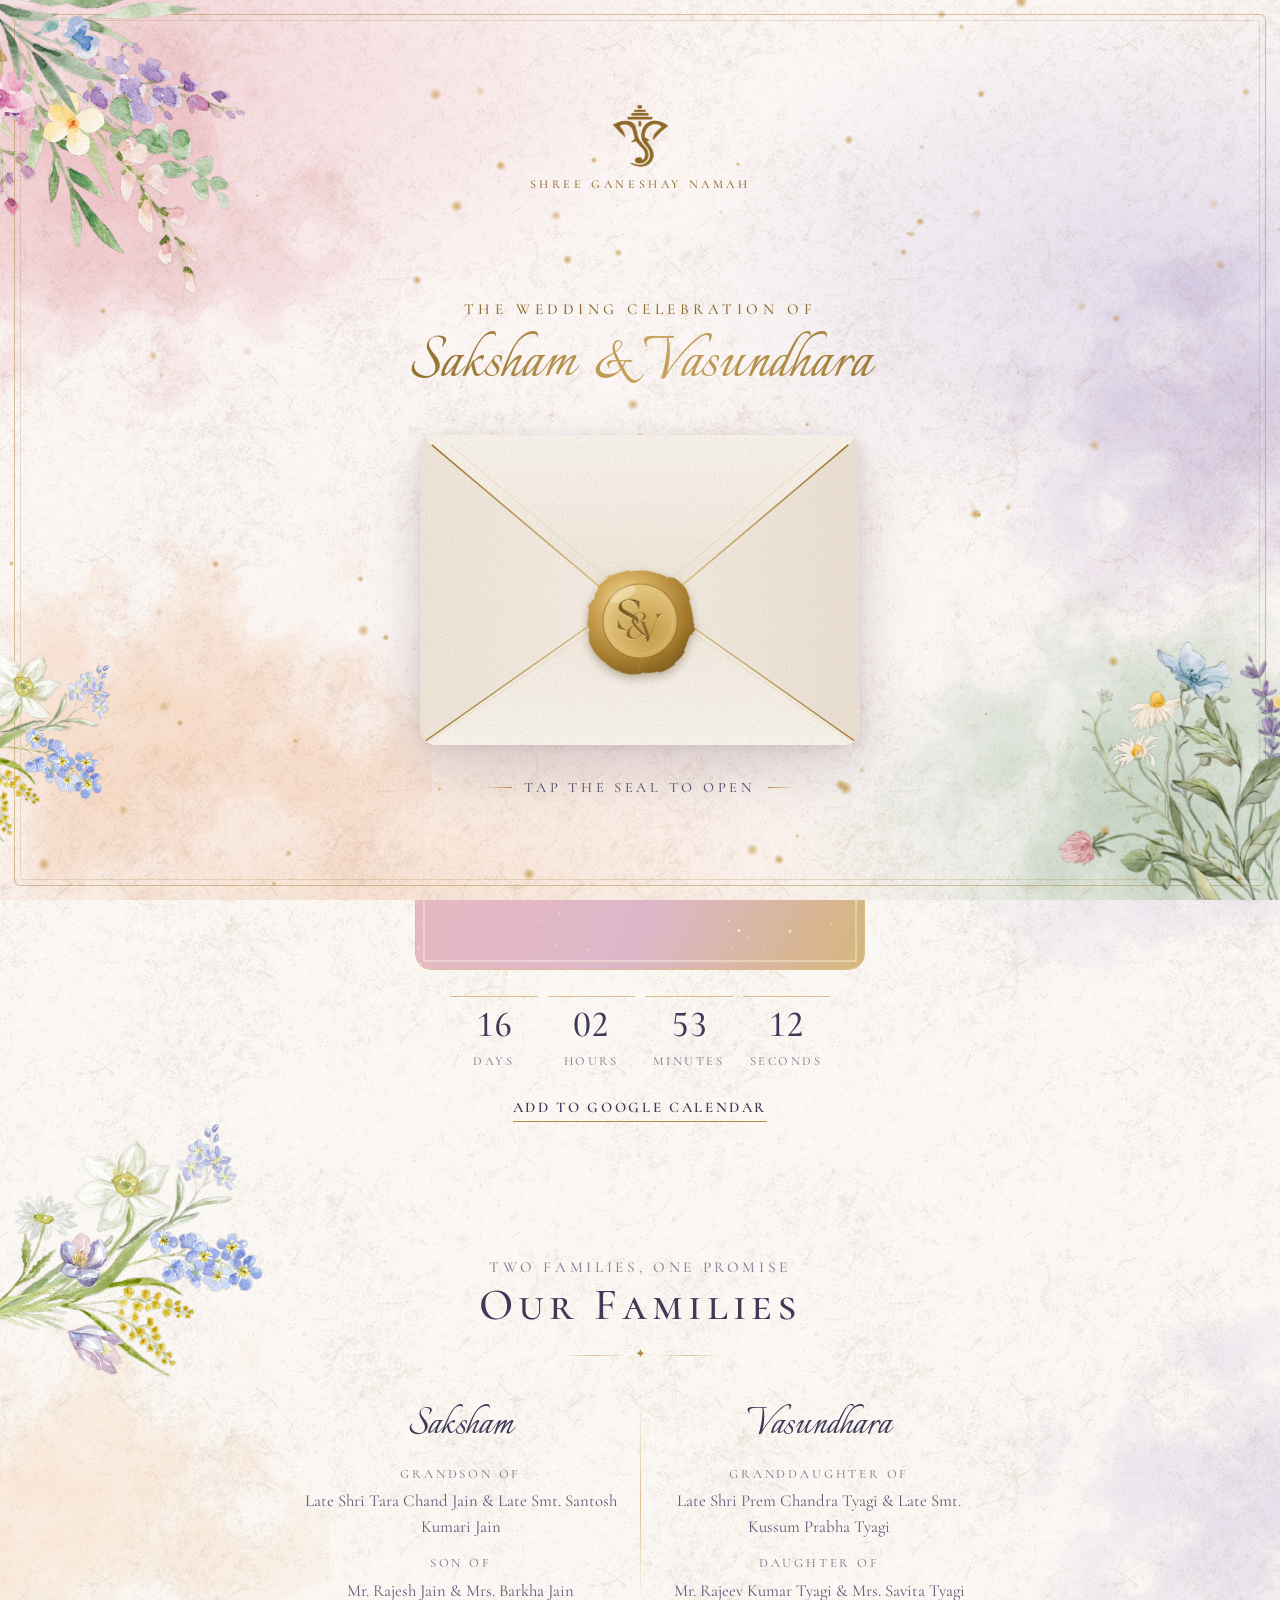
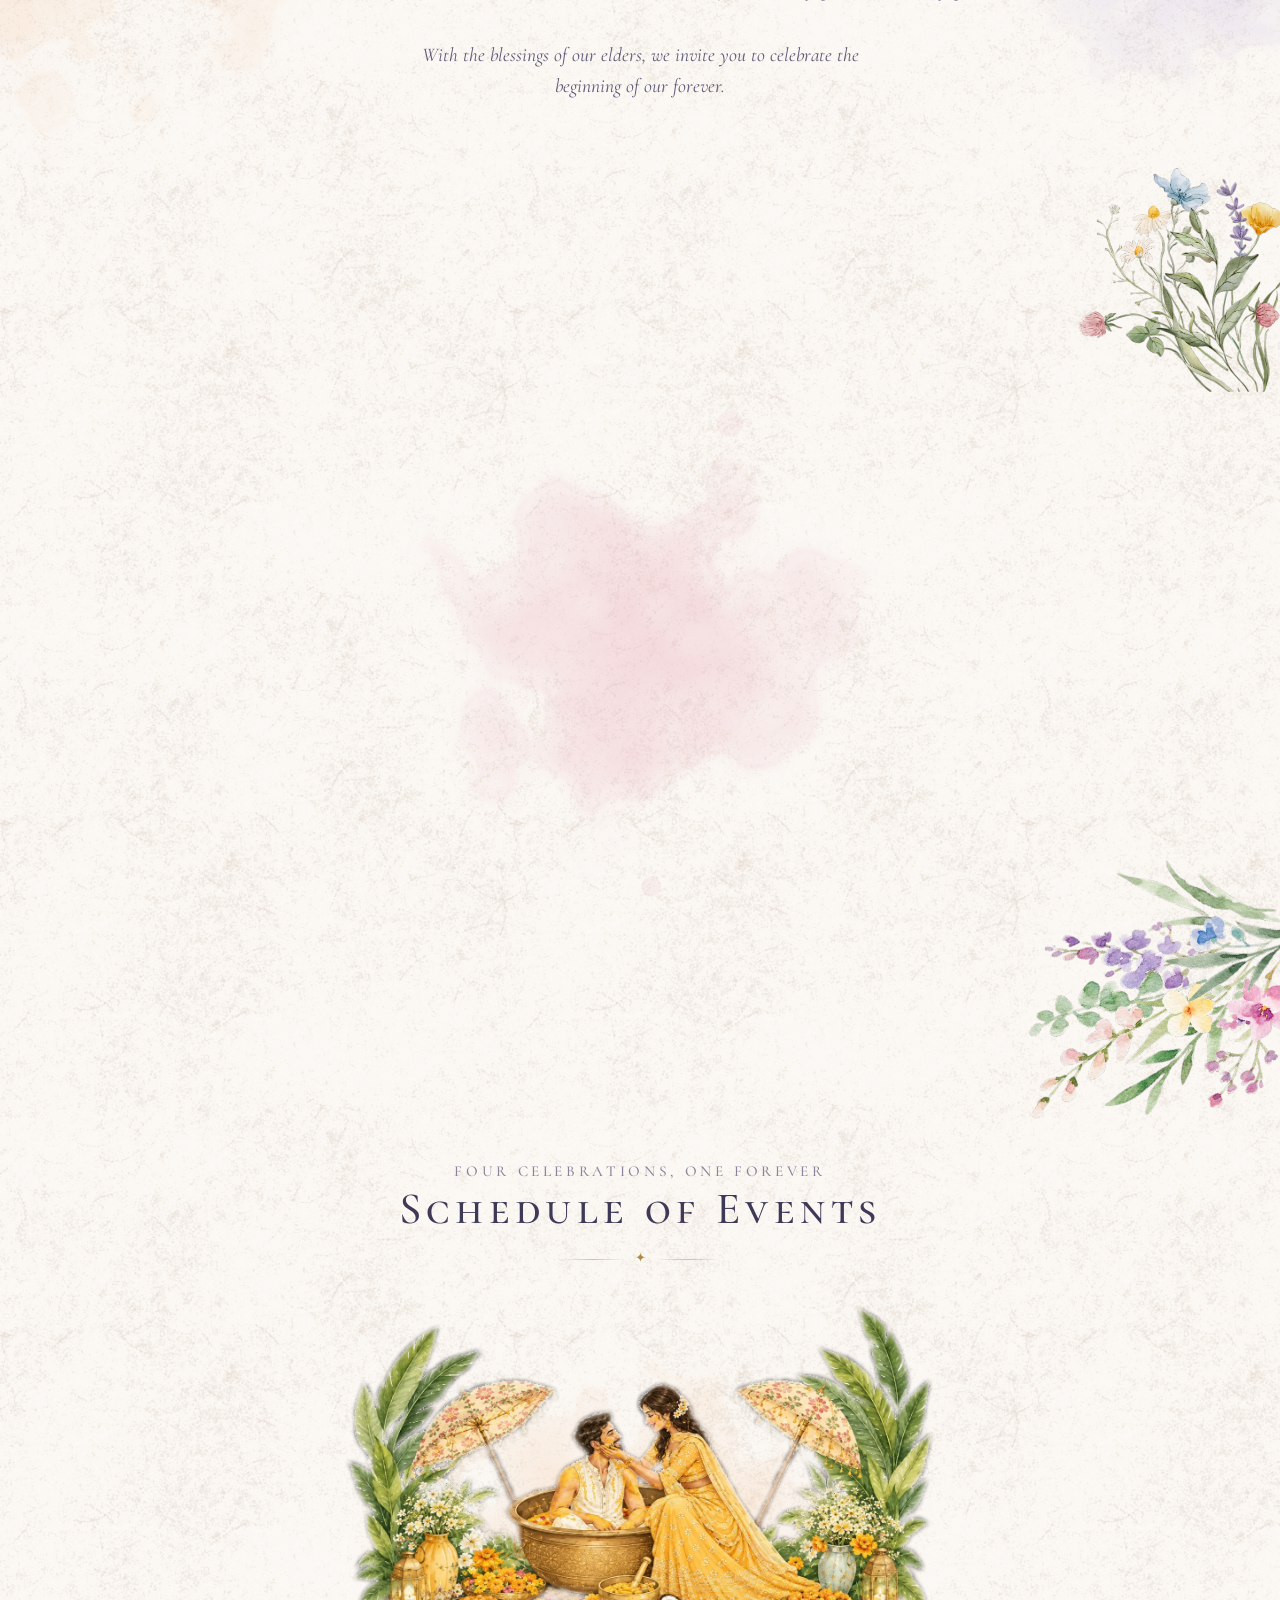
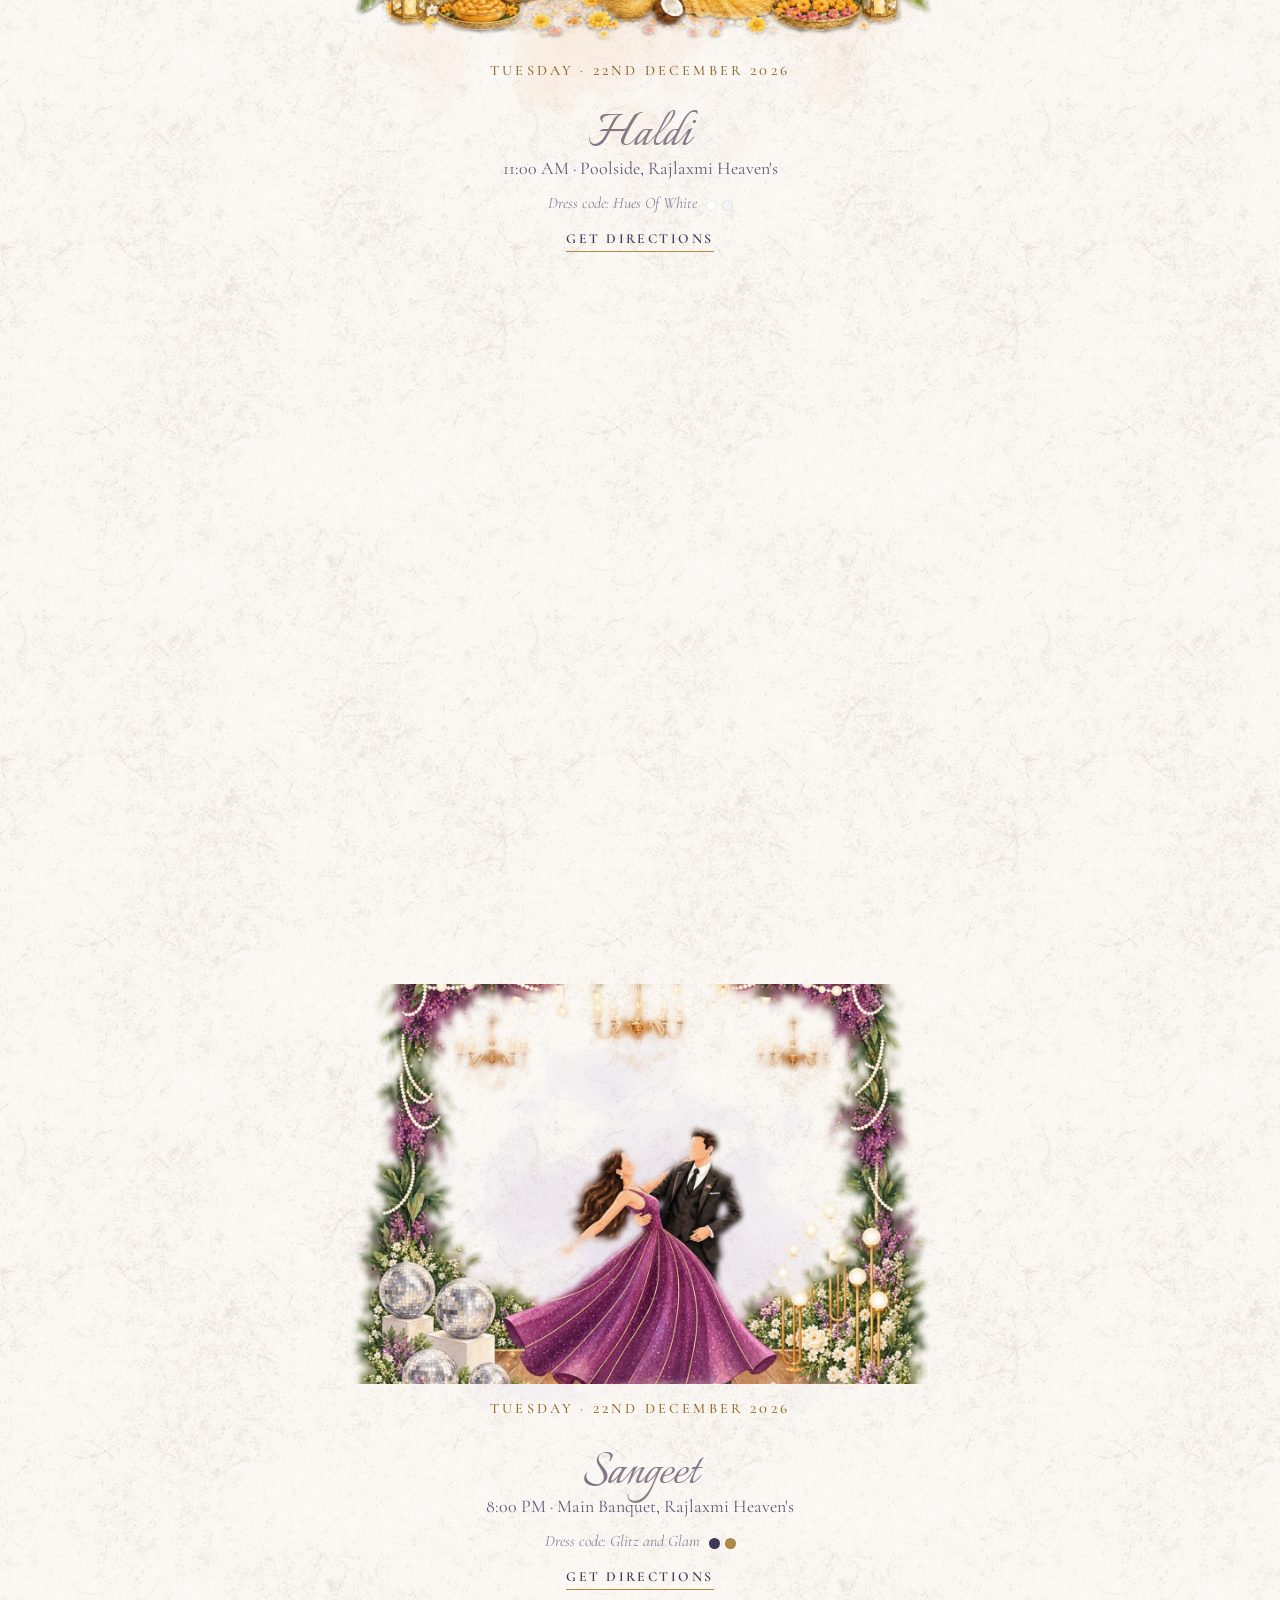
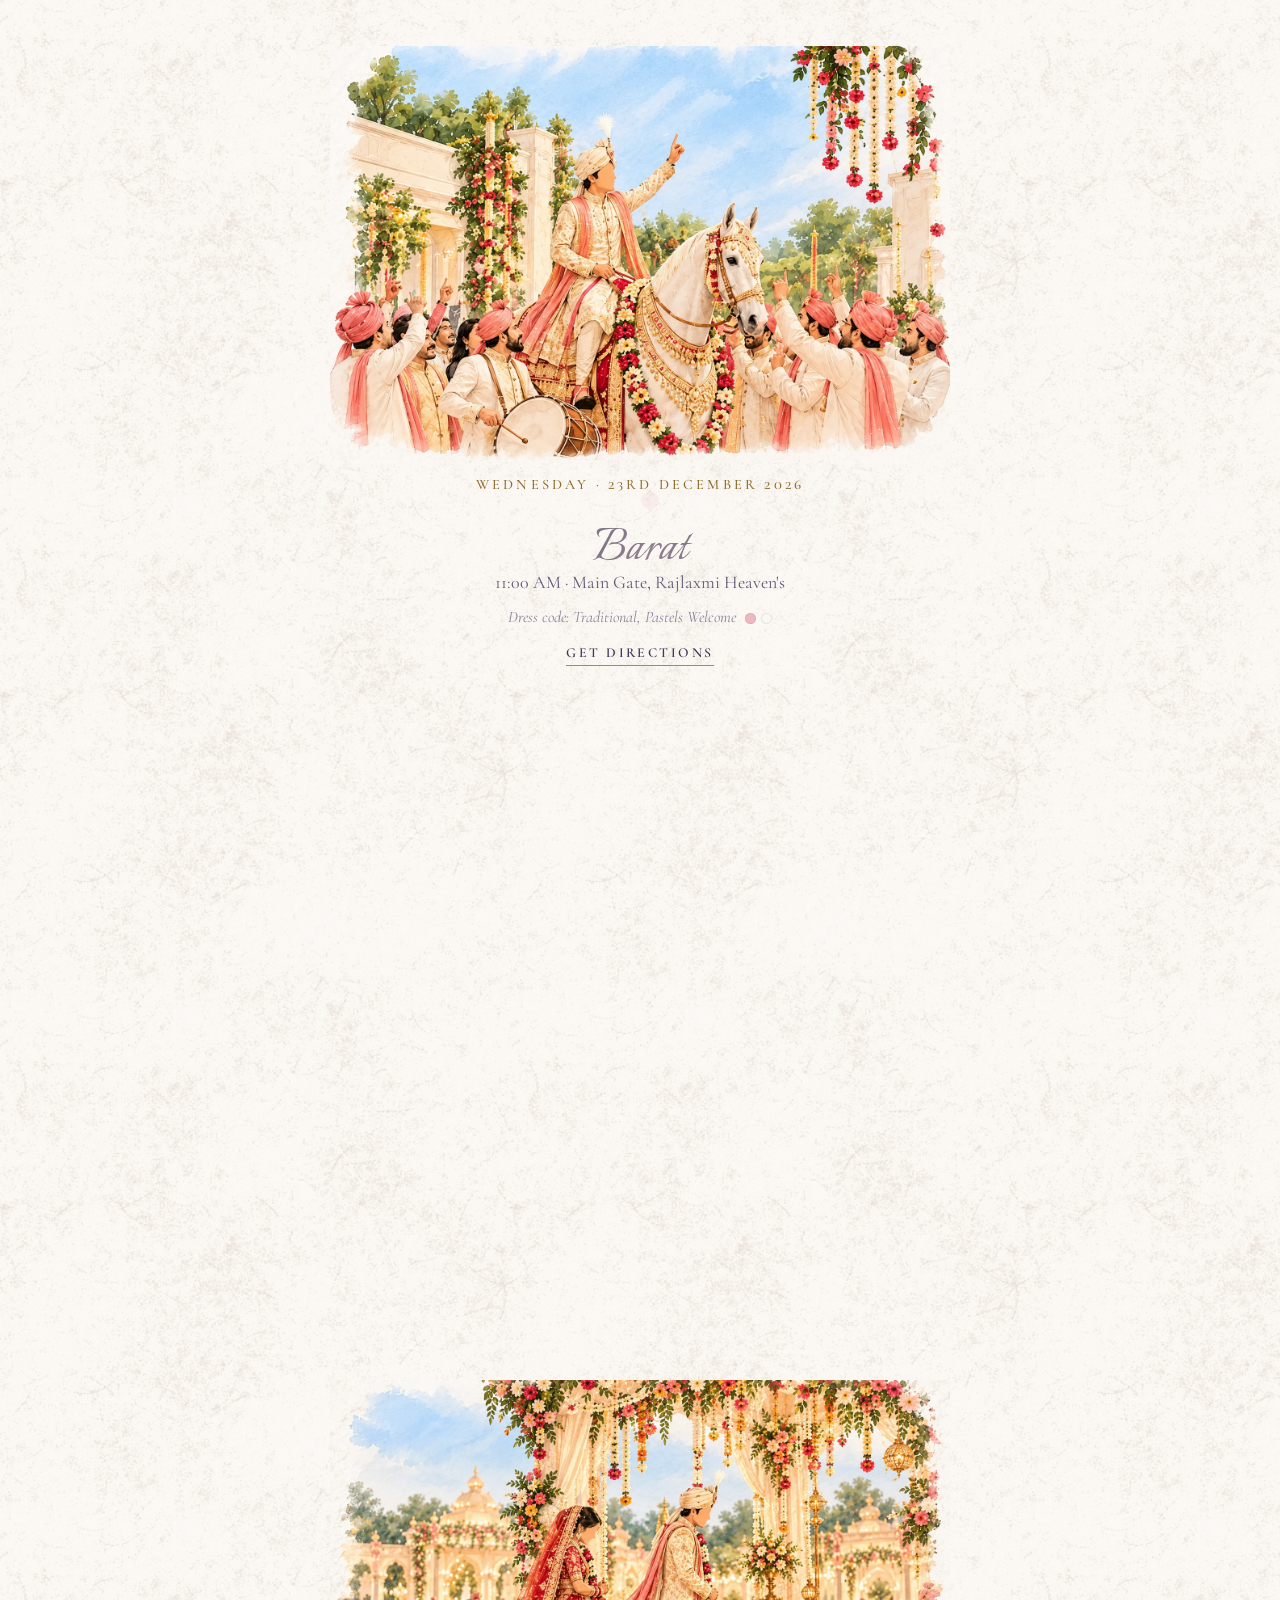
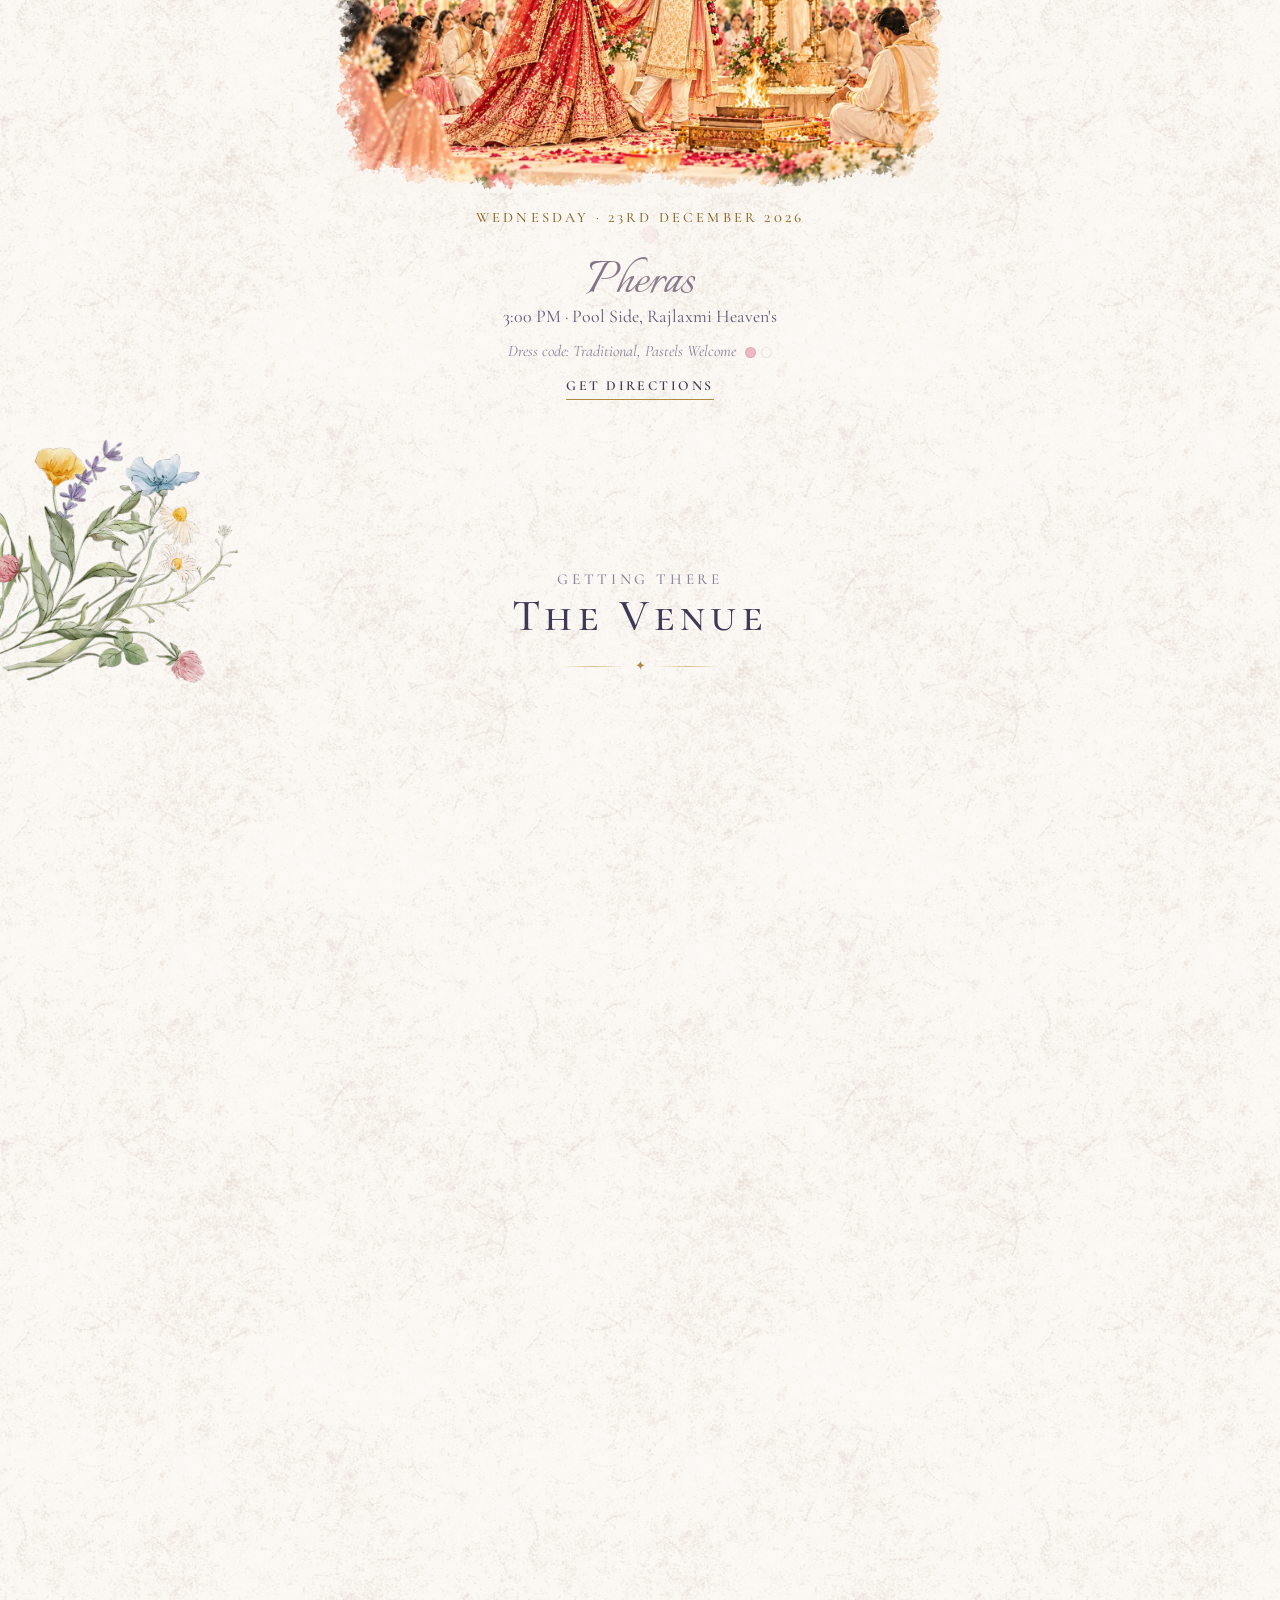
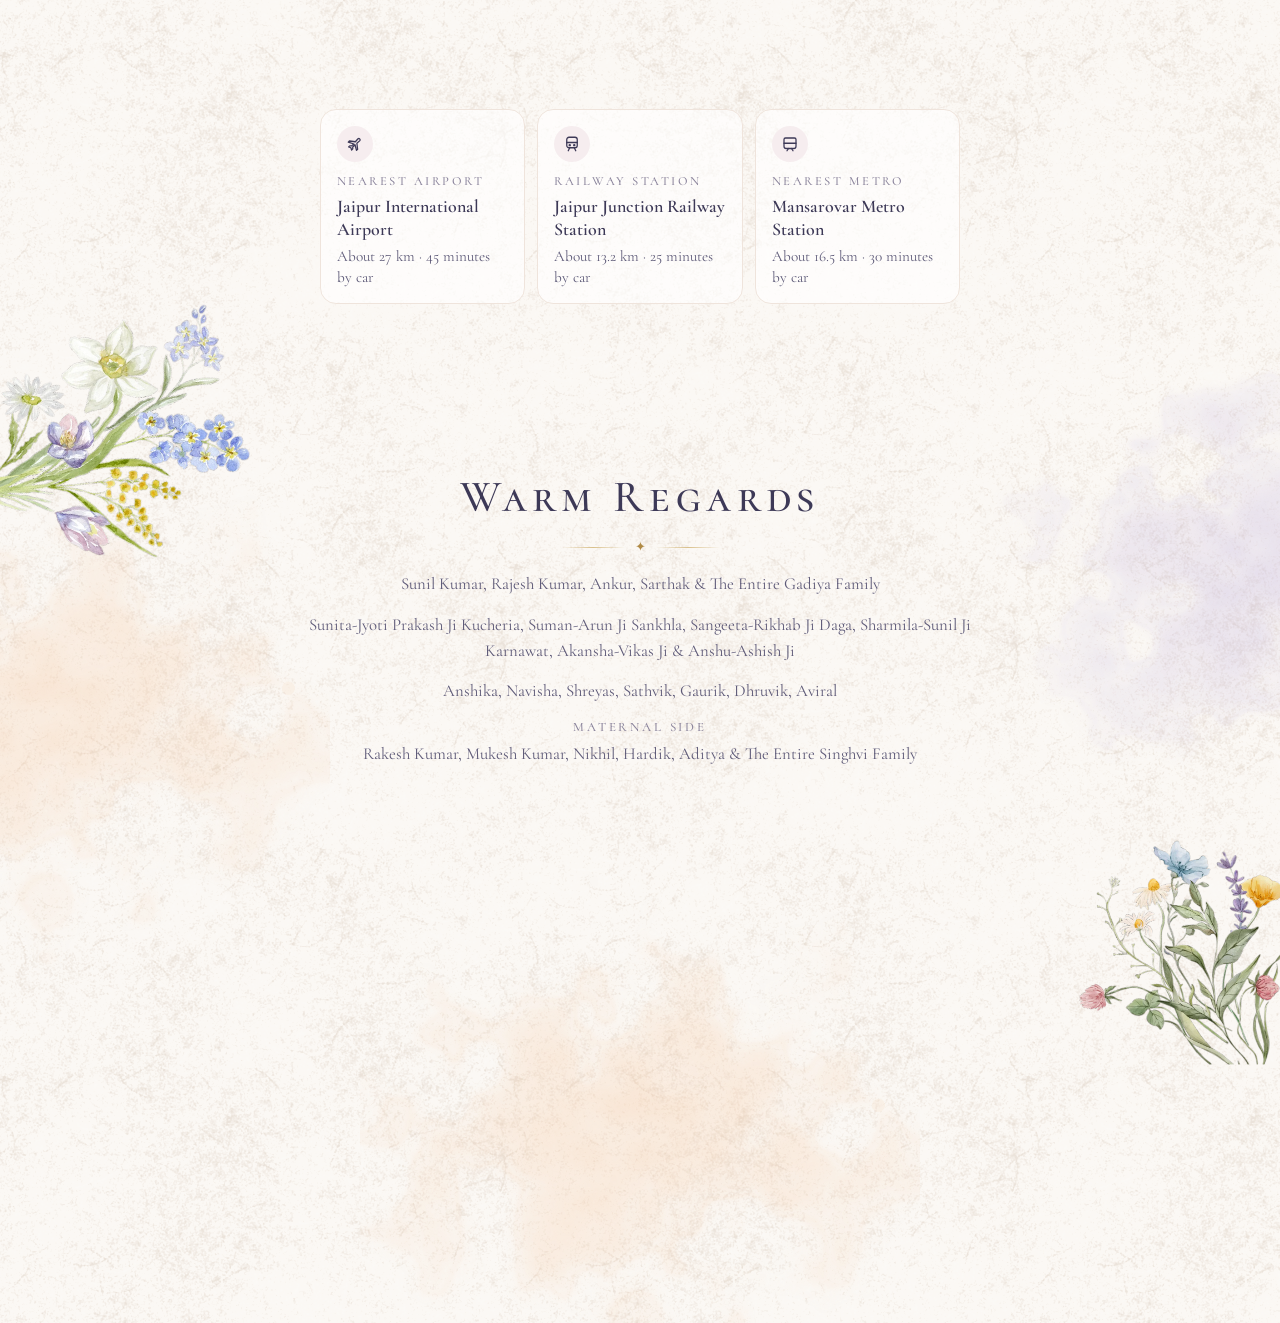
==== invite/index.html @ b7bb0df9 "perf: convert barat PNG to WebP (3.0 MB → 342 KB, −89%)" ====
<!doctype html>
<html lang="en">
<head>
<meta charset="utf-8">
<meta name="viewport" content="width=device-width,initial-scale=1,viewport-fit=cover">
<meta name="description" content="Saksham & Vasundhara are getting married. Join us at Rajlaxmi Heaven's, Jaipur, 22 to 23 December 2026.">
<meta property="og:title" content="Saksham & Vasundhara · You're invited">
<meta property="og:description" content="Join us for our wedding celebrations at Rajlaxmi Heaven's, Jaipur, 22 to 23 December 2026. #SakshuKiVasu">
<meta property="og:type" content="website">
<meta name="theme-color" content="#FBF8F4">
<style>:root{color-scheme:light;padding-top:env(safe-area-inset-top,0px);padding-bottom:env(safe-area-inset-bottom,0px)}body{margin:0;padding:0}img{max-width:100%}[hidden]{display:none!important}</style>
<title>Saksham &amp; Vasundhara Wedding</title>
<link rel="icon" href="../img/monogram.png" type="image/x-icon">
<link rel="preconnect" href="https://fonts.googleapis.com">
<link rel="preconnect" href="https://fonts.gstatic.com" crossorigin>
<link rel="stylesheet" href="https://fonts.googleapis.com/css2?family=Cormorant+Garamond:ital,wght@0,400;0,500;0,600;1,400;1,500&family=Cormorant+SC:wght@400;500;600&family=Italianno&display=swap">
<link rel="stylesheet" href="../css/style.css">

</head>
<body>
<!-- ================= Cover ================= -->
<div id="envelope-screen">
  <img class="wash" src="../img/wash-blush.webp" alt="" style="left:-14%;top:-8%">
  <img class="wash" src="../img/wash-lavender.webp" alt="" style="right:-18%;top:18%;animation-delay:-6s">
  <img class="wash" src="../img/wash-peach.webp" alt="" style="left:-10%;bottom:-12%;animation-delay:-3s">
  <img class="wash" src="../img/wash-sage.webp" alt="" style="right:-12%;bottom:-16%;animation-delay:-9s">
  <div class="jaali" aria-hidden="true"></div>
  <div class="floral" style="rotate:180deg;left:-6%;top:-3%;--origin:5% 5%;--dur:7s" aria-hidden="true"><img src="../img/floral2.webp" alt=""></div>
  <div class="floral flip" style="right:-8%;bottom:-4%;--origin:90% 95%;--dur:9s" aria-hidden="true"><img src="../img/floral3.webp" alt=""></div>
  <div class="floral" style="left:-10%;bottom:6%;width:clamp(120px,28vw,240px);--dur:8s" aria-hidden="true"><img src="../img/floral1.webp" alt=""></div>
  <canvas id="dust" aria-hidden="true"></canvas>
  <div class="frame" aria-hidden="true"></div>

  <div class="env-top">
    <div class="ganesha">
      <img src="../img/ganesha.png" alt="" width="70px" height="70px">
      <p class="eyebrow">Shree Ganeshay Namah</p>
    </div>
    <p class="eyebrow">The wedding celebration of</p>
    <p class="names foil">Saksham &amp; Vasundhara</p>
    <!-- <p class="meta"><span>23 · 12 · 2026</span><i></i><span>Jaipur</span></p> -->
  </div>

  <div class="env-stage">
    <button class="env" id="env" aria-label="Open the invitation">
      <span class="back ptex"></span>
      <span class="letter ptex" aria-hidden="true">
        <span class="mono"></span>
        <span class="l-small">Together with their families</span>
        <span class="l-script">Saksham &amp; Vasundhara</span>
        <span class="l-small">request the pleasure of your company</span>
      </span>
      <svg class="pocket" viewBox="0 0 142 100" preserveAspectRatio="none" aria-hidden="true">
        <defs>
          <linearGradient id="pk-l" x1="0" y1="0" x2="1" y2="0"><stop offset="0" stop-color="#EFE5D9"/><stop offset="1" stop-color="#F6EFE6"/></linearGradient>
          <linearGradient id="pk-r" x1="1" y1="0" x2="0" y2="0"><stop offset="0" stop-color="#EBE0D3"/><stop offset="1" stop-color="#F4EDE3"/></linearGradient>
          <linearGradient id="pk-b" x1="0" y1="1" x2="0" y2="0"><stop offset="0" stop-color="#F9F4ED"/><stop offset="1" stop-color="#F0E8DC"/></linearGradient>
          <linearGradient id="goldline" x1="0" y1="0" x2="1" y2="0"><stop offset="0" stop-color="#9C7631"/><stop offset=".5" stop-color="#EAD29A"/><stop offset="1" stop-color="#9C7631"/></linearGradient>
          <linearGradient id="flapg" x1="0" y1="0" x2="0" y2="1"><stop offset="0" stop-color="#F9F4EC"/><stop offset="1" stop-color="#EEE4D7"/></linearGradient>
          <pattern id="linerpat" width="7" height="7" patternUnits="userSpaceOnUse"><rect width="7" height="7" fill="#F2D3D8"/><path d="M3.5 .4 C5 2 5.4 2.4 6.6 3.5 C5.4 4.6 5 5 3.5 6.6 C2 5 1.6 4.6 .4 3.5 C1.6 2.4 2 2 3.5 .4Z" fill="none" stroke="#C9A45E" stroke-width=".35"/><circle cx="3.5" cy="3.5" r=".55" fill="#C9A45E"/></pattern>
          <filter id="ptexf" x="0" y="0" width="100%" height="100%"><feTurbulence type="fractalNoise" baseFrequency="1.3" numOctaves="3" result="n"/><feColorMatrix in="n" values="0 0 0 0 .5  0 0 0 0 .42  0 0 0 0 .36  0 0 0 .28 -.05" result="c"/><feComposite in="c" in2="SourceGraphic" operator="in" result="t"/><feMerge><feMergeNode in="SourceGraphic"/><feMergeNode in="t"/></feMerge></filter>
        </defs>
        <g filter="url(#ptexf)">
          <path d="M0 0 L71 57 L0 100Z" fill="url(#pk-l)"/>
          <path d="M142 0 L71 57 L142 100Z" fill="url(#pk-r)"/>
          <path d="M0 100 L71 50 L142 100Z" fill="url(#pk-b)"/>
        </g>
        <path d="M0 100 L71 50 L142 100" fill="none" stroke="url(#goldline)" stroke-width="1.4" vector-effect="non-scaling-stroke"/>
        <path d="M3 98.8 L71 52.3 L139 98.8" fill="none" stroke="#D8BF8A" stroke-width=".6" opacity=".6" vector-effect="non-scaling-stroke"/>
      </svg>
      <span class="flap">
        <svg viewBox="0 0 142 60" preserveAspectRatio="none" aria-hidden="true">
          <g class="paper-face">
            <path d="M5 0 H137 Q142 0 138.2 3.2 L71 60 L3.8 3.2 Q0 0 5 0Z" fill="url(#flapg)" filter="url(#ptexf)"/>
            <path d="M138.2 3.2 L71 60 L3.8 3.2" fill="none" stroke="url(#goldline)" stroke-width="1.6" vector-effect="non-scaling-stroke"/>
            <path d="M132 3.4 L71 55 L10 3.4" fill="none" stroke="#D8BF8A" stroke-width=".6" opacity=".7" vector-effect="non-scaling-stroke"/>
          </g>
          <g class="liner">
            <path d="M5 0 H137 Q142 0 138.2 3.2 L71 60 L3.8 3.2 Q0 0 5 0Z" fill="url(#linerpat)"/>
            <path d="M138.2 3.2 L71 60 L3.8 3.2" fill="none" stroke="url(#goldline)" stroke-width="1.6" vector-effect="non-scaling-stroke"/>
          </g>
        </svg>
      </span>
      <span class="sheen" aria-hidden="true"></span>
      <span class="seal-wrap" aria-hidden="true">
        <span class="seal-half l"></span>
        <span class="seal-half r"></span>
      </span>
    </button>
  </div>
  <p class="tap-hint"><span>Tap the seal to open</span></p>
</div>

<main id="top">
  <!-- ================= Hero ================= -->
  <section class="hero">
    <img class="wash" src="../img/wash-blush.webp" alt="" style="left:-12%;top:30%">
    <img class="wash" src="../img/wash-lavender.webp" alt="" style="right:-14%;top:44%">
    <div class="hero-art"><img id="hero-img" src="../img/hero.webp" alt="Watercolour garden with stone balustrades, floral urns and a lawn leading into the trees" width="2200" height="917"></div>
    <div class="wrap hero-inner">
      <span class="mono" role="img" aria-label="Saksham and Vasundhara monogram"></span>
      <p class="eyebrow">Together with their families</p>
      <h1 class="couple sheen-text">Saksham<span class="weds">weds</span>Vasundhara</h1>
      <!-- <div class="ornament" aria-hidden="true"><span>✦</span></div> -->
      <!-- <p class="eyebrow">We are getting married</p> -->
      <div class="scratch-box">
        <div class="scratch-under">
          <span class="small">Tuesday - Wednesday</span>
          <span class="day">22nd - 23rd December 2026</span>
          <span class="small">Rajlaxmi Heaven's, Jaipur</span>
        </div>
        <canvas id="scratch" aria-label="Scratch card. Drag across it to reveal the wedding date" role="img"></canvas>
      </div>
      <div class="countdown" aria-label="Countdown to the wedding">
        <div><b id="cd-d">00</b><span>Days</span></div>
        <div><b id="cd-h">00</b><span>Hours</span></div>
        <div><b id="cd-m">00</b><span>Minutes</span></div>
        <div><b id="cd-s">00</b><span>Seconds</span></div>
      </div>
      <a class="cal-link" id="cal-link" target="_blank" rel="noopener">Add to Google Calendar</a>
    </div>
  </section>

  <!-- ================= Families ================= -->
  <section id="families">
    <img class="wash" src="../img/wash-peach.webp" alt="" style="left:-18%;top:10%">
    <img class="wash" src="../img/wash-lavender.webp" alt="" style="right:-20%;bottom:0">
    <div class="floral" style="rotate:-20deg;left:-46px;top:-56px;--dur:8s" aria-hidden="true"><img src="../img/floral1.webp" alt=""></div>
    <div class="floral flip" style="right:-44px;bottom:-230px;width:clamp(130px,26vw,250px);--dur:9s;--origin:90% 90%" aria-hidden="true"><img src="../img/floral3.webp" alt=""></div>
    <div class="wrap">
      <p class="eyebrow">Two families, one promise</p>
      <h2>Our Families</h2>
      <div class="ornament" aria-hidden="true"><span>✦</span></div>
      <div class="fam-grid">
        <div class="fam">
          <h3>Saksham</h3>
          <p class="rel">Grandson of</p>
          <p>Late Shri Tara Chand Jain &amp; Late Smt. Santosh Kumari Jain</p>
          <p class="rel">Son of</p>
          <p>Mr. Rajesh Jain &amp; Mrs. Barkha Jain</p>
        </div>
        <div class="fam-mid" aria-hidden="true"></div>
        <div class="fam">
          <h3>Vasundhara</h3>
          <p class="rel">Granddaughter of</p>
          <p>Late Shri Prem Chandra Tyagi &amp; Late Smt. Kussum Prabha Tyagi</p>
          <p class="rel">Daughter of</p>
          <p>Mr. Rajeev Kumar Tyagi &amp; Mrs. Savita Tyagi</p>
        </div>
      </div>
      <p class="blessing">With the blessings of our elders, we invite you to celebrate the beginning of our forever.</p>
    </div>
  </section>

  <!-- ================= Story ================= -->
  <section id="story">
    <img class="wash" src="../img/wash-blush2.webp" alt="" style="left:50%;top:18%;translate:-50% 0;width:clamp(320px,80vw,620px)">
    <div class="wrap">
      <p class="eyebrow">Some chapters are written by destiny</p>
      <h2>Our Story</h2>
      <div class="ornament" aria-hidden="true"><span>✦</span></div>
      <div class="carousel">
        <button class="car-btn prev" id="prev" aria-label="Previous photo">‹</button>
        <div class="track" id="track">
          <div class="slide"><figure><div class="photo"><img src="../img/story0.webp" alt="We first met" style="object-position:50% 62%"></div><figcaption>We First Met</figcaption></figure></div>
          <div class="slide"><figure><div class="photo"><img src="../img/story1.webp" alt="Then we clicked" style="object-position:50% 62%"></div><figcaption>Then We Clicked</figcaption></figure></div>
          <div class="slide"><figure><div class="photo"><img src="../img/story2.webp" alt="Our first official date" style="object-position:50% 45%"></div><figcaption>We Made Memories</figcaption></figure></div>
          <div class="slide"><figure><div class="photo"><img src="../img/story3.webp" alt="She said yes" style="object-position:50% 60%"></div><figcaption>She Said Yes</figcaption></figure></div>
          <div class="slide"><figure><div class="photo"><img src="../img/story4.webp" alt="Families Came Together" style="object-position:50% 50%"></div><figcaption>Families Came Together</figcaption></figure></div>
        </div>
        <button class="car-btn next" id="next" aria-label="Next photo">›</button>
      </div>
      <div class="dots" id="dots"></div>
    </div>
  </section>

  <!-- ================= Events ================= -->
  <section id="events">
    <div class="floral flip" style="rotate:-160deg;right:-50px;top:-230px;--dur:8.5s;--origin:90% 10%" aria-hidden="true"><img src="../img/floral2.webp" alt=""></div>
    <div class="wrap">
      <p class="eyebrow">Four celebrations, one forever</p>
      <h2>Schedule of Events</h2>
      <div class="ornament" aria-hidden="true"><span>✦</span></div>
      <div class="events-list" id="events-list">
        <article class="event">
          <div class="art-wrap"><img class="wash" src="../img/wash-peach.webp" alt=""><img class="art" src="../img/haldi.webp" alt="Watercolour of the couple at a brass urli with haldi, parasols and marigolds"></div>
          <p class="when">Tuesday &middot; 22nd December 2026</p>
          <h3 class="sheen-text">Haldi</h3>
          <p class="meta">11:00 AM &middot; Poolside, Rajlaxmi Heaven's</p>
          <p class="dress">Dress code: Hues Of White <i style="background:#FFFFFF"></i><i style="background:#F4F4F4"></i></p>
          <a href="https://www.google.com/maps/dir/?api=1&amp;destination=26.981638,75.6873018" target="_blank" rel="noopener">Get directions</a>
        </article>
        <article class="event">
          <div class="art-wrap"><img class="wash" src="../img/wash-peach.webp" alt=""><img class="art" src="../img/mayra.webp" alt="Watercolour of the couple at a brass urli with haldi, parasols and marigolds"></div>
          <p class="when">Tuesday &middot; 22nd December 2026</p>
          <h3 class="sheen-text">Mayra</h3>
          <p class="meta">3:30 PM &middot; Small Banquet Hall, Rajlaxmi Heaven's</p>
          <p class="dress">Dress code: Traditionals <i style="background:#E9C46A"></i><i style="background:#F4CDB0"></i></p>
          <a href="https://www.google.com/maps/dir/?api=1&amp;destination=26.981638,75.6873018" target="_blank" rel="noopener">Get directions</a>
        </article>
        <article class="event">
          <div class="art-wrap"><img class="wash" src="../img/wash-lavender.webp" alt=""><img class="art" src="../img/reception.webp" alt="Watercolour of the couple dancing under chandeliers framed by wisteria and pearls"></div>
          <p class="when">Tuesday &middot; 22nd December 2026</p>
          <h3 class="sheen-text">Sangeet</h3>
          <p class="meta">8:00 PM &middot; Main Banquet, Rajlaxmi Heaven's</p>
          <p class="dress">Dress code: Glitz and Glam <i style="background:#3D3957"></i><i style="background:#B08A45"></i></p>
          <a href="https://www.google.com/maps/dir/?api=1&amp;destination=26.981638,75.6873018" target="_blank" rel="noopener">Get directions</a>
        </article>
        <article class="event">
          <div class="art-wrap"><img class="wash" src="../img/wash-blush2.webp" alt=""><img class="art" src="../img/barat.webp" alt="Watercolour of the couple before a red floral mandap with brass lamps"></div>
          <p class="when">Wednesday &middot; 23rd December 2026</p>
          <h3 class="sheen-text">Barat</h3>
          <p class="meta">11:00 AM &middot; Main Gate, Rajlaxmi Heaven's</p>
          <p class="dress">Dress code: Traditional, Pastels Welcome <i style="background:#EDB8C0"></i><i style="background:#FBF8F4"></i></p>
          <a href="https://www.google.com/maps/dir/?api=1&amp;destination=26.981638,75.6873018" target="_blank" rel="noopener">Get directions</a>
        </article>
        <article class="event">
          <div class="art-wrap"><img class="wash" src="../img/wash-blush2.webp" alt=""><img class="art" src="../img/wedding.webp" alt="Watercolour of the couple before a red floral mandap with brass lamps"></div>
          <p class="when">Wednesday &middot; 23rd December 2026</p>
          <h3 class="sheen-text">Varmala</h3>
          <p class="meta">1:30 PM &middot; The Lawn, Rajlaxmi Heaven's</p>
          <p class="dress">Dress code: Traditional, Pastels Welcome <i style="background:#EDB8C0"></i><i style="background:#FBF8F4"></i></p>
          <a href="https://www.google.com/maps/dir/?api=1&amp;destination=26.981638,75.6873018" target="_blank" rel="noopener">Get directions</a>
        </article>
        <article class="event">
          <div class="art-wrap"><img class="wash" src="../img/wash-blush2.webp" alt=""><img class="art" src="../img/pheras.webp" alt="Watercolour of the couple before a red floral mandap with brass lamps"></div>
          <p class="when">Wednesday &middot; 23rd December 2026</p>
          <h3 class="sheen-text">Pheras</h3>
          <p class="meta">3:00 PM &middot; Pool Side, Rajlaxmi Heaven's</p>
          <p class="dress">Dress code: Traditional, Pastels Welcome <i style="background:#EDB8C0"></i><i style="background:#FBF8F4"></i></p>
          <a href="https://www.google.com/maps/dir/?api=1&amp;destination=26.981638,75.6873018" target="_blank" rel="noopener">Get directions</a>
        </article>
      </div>
    </div>
  </section>

  <!-- ================= Venue ================= -->
  <section id="venue">
    <div class="floral" style="rotate:25deg;left:-56px;top:-50px;--dur:9s" aria-hidden="true"><img src="../img/floral3.webp" alt=""></div>
    <div class="wrap">
      <p class="eyebrow">Getting there</p>
      <h2>The Venue</h2>
      <div class="ornament" aria-hidden="true"><span>✦</span></div>
      <div class="venue-art">
        <img class="wash" src="../img/wash-peach.webp" alt="">
        <img src="../img/venue.webp" alt="Watercolour illustration of Rajlaxmi Heaven's with its sweeping wooden canopy and glass facade" width="1600" height="710">
      </div>
      <div class="venue-card">
        <div class="vc-date">
          <span class="side">December<br>2026</span>
          <b>22</b>
          <span class="side">11:00 AM<br>onwards</span>
        </div>
        <p class="vc-name">Rajlaxmi Heaven's</p>
        <p class="vc-addr">Niwaru Rd, Lalchandpura, Rajasthan 302042</p>
        <a class="btn-cal" id="cal-link-2" target="_blank" rel="noopener">
          <svg viewBox="0 0 24 24" fill="none" stroke="currentColor" stroke-width="1.8" stroke-linecap="round"><rect x="3" y="5" width="18" height="16" rx="2"/><path d="M3 10h18M8 3v4M16 3v4"/></svg>
          Add to calendar
        </a>
      </div>

      <div class="map-card">
        <svg viewBox="0 0 460 240" role="img" aria-label="Map showing Rajlaxmi Heaven's beside Mansarovar Metro Station in Jaipur">
          <rect width="460" height="240" fill="#F7F3F5"/>
          <g fill="#EDE6EC"><rect x="24" y="22" width="80" height="46" rx="5"/><rect x="330" y="26" width="100" height="44" rx="5"/><rect x="346" y="160" width="86" height="54" rx="5"/><rect x="40" y="170" width="96" height="48" rx="5"/><rect x="190" y="18" width="64" height="38" rx="5"/></g>
          <g fill="#DCE9DD"><circle cx="150" cy="44" r="22"/><circle cx="420" cy="118" r="18"/><ellipse cx="250" cy="206" rx="34" ry="20"/></g>
          <g fill="none" stroke-linecap="round">
            <g stroke="#fff" stroke-width="12"><path d="M-10 70 C120 90 230 110 470 190"/><path d="M180 -10 C200 70 215 150 230 250"/><path d="M-10 150 C100 140 180 132 470 120"/></g>
            <g stroke="#C8B6D6" stroke-width="5"><path d="M-10 70 C120 90 230 110 470 190"/></g>
            <g stroke="#E3D7E6" stroke-width="3.5"><path d="M180 -10 C200 70 215 150 230 250"/><path d="M-10 150 C100 140 180 132 470 120"/></g>
            <path d="M0 108 C90 112 170 120 290 100 S420 60 470 50" stroke="#6FB7B9" stroke-width="3" stroke-dasharray="7 5"/>
          </g>
          <circle cx="209" cy="132" r="15" fill="none" stroke="#fff" stroke-width="7"/><circle cx="209" cy="132" r="15" fill="none" stroke="#E3D7E6" stroke-width="3"/>
          <g transform="translate(296 99)"><circle r="7" fill="#fff" stroke="#6FB7B9" stroke-width="2.6"/><text x="-10" y="-12" text-anchor="end" font-family="Cormorant SC, Georgia, serif" font-size="12" font-weight="600" fill="#4E8E90" letter-spacing="1"></text></g>
          <text x="14" y="62" font-family="Cormorant SC, Georgia, serif" font-size="11" fill="#9A87A8" letter-spacing="1.5" transform="rotate(8 14 62)">Niwaru Road</text>
          <text x="226" y="160" font-family="Cormorant SC, Georgia, serif" font-size="11" fill="#9A87A8" letter-spacing="1.5"></text>
          <g transform="translate(330 128)">
            <ellipse cx="0" cy="26" rx="14" ry="5" fill="#B08A45" opacity=".2"/>
            <path d="M0 26 C-11 12 -13 6 -13 0 a13 13 0 0 1 26 0 c0 6 -2 12 -13 26z" fill="#B08A45"/>
            <circle cx="0" cy="0" r="5" fill="#FBF8F4"/>
            <text x="20" y="4" font-family="Cormorant SC, Georgia, serif" font-size="15" font-weight="600" fill="#3D3957" letter-spacing="1.5">RAJLAXMI HEAVEN'S</text>
          </g>
        </svg>
        <div class="map-foot">
          <div><b>Rajlaxmi Heaven's</b><span>Niwaru Rd, Lalchandpura, Rajasthan 302042</span></div>
          <a class="btn-dir" id="dir-link" target="_blank" rel="noopener">
            <svg viewBox="0 0 24 24" fill="none" stroke="currentColor" stroke-width="2" stroke-linejoin="round"><path d="M21 3 3 10.5l7.5 3 3 7.5z"/></svg>
            Directions
          </a>
        </div>
      </div>

      <div class="travel">
        <div>
          <span class="ic"><svg viewBox="0 0 24 24" fill="none" stroke="currentColor" stroke-width="1.7" stroke-linecap="round" stroke-linejoin="round"><path d="M10.5 12 3 9.5l1.5-1.5 8 1 3.5-4a1.8 1.8 0 0 1 2.5 2.5l-4 3.5 1 8-1.5 1.5L12 13l-3 3v2.5L7.5 20l-1-3-3-1L5 14.5h2.5z"/></svg></span>
          <h3>Nearest airport</h3>
          <p>Jaipur International Airport</p>
          <small>About 27 km · 45 minutes by car</small>
        </div>
        <div>
          <span class="ic"><svg viewBox="0 0 24 24" fill="none" stroke="currentColor" stroke-width="1.7" stroke-linecap="round" stroke-linejoin="round"><rect x="5" y="3" width="14" height="14" rx="3"/><path d="M5 10h14M9 17l-2 4M15 17l2 4"/><circle cx="9" cy="13.5" r=".8"/><circle cx="15" cy="13.5" r=".8"/></svg></span>
          <h3>Railway Station</h3>
          <p>Jaipur Junction Railway Station</p>
          <small>About 13.2 km · 25 minutes by car</small>
        </div>
        <div>
          <span class="ic"><svg viewBox="0 0 24 24" fill="none" stroke="currentColor" stroke-width="1.7" stroke-linecap="round" stroke-linejoin="round"><path d="M6 4h12a2 2 0 0 1 2 2v9a3 3 0 0 1-3 3H7a3 3 0 0 1-3-3V6a2 2 0 0 1 2-2z"/><path d="M4 11h16M8 21l2-3M16 21l-2-3"/></svg></span>
          <h3>Nearest Metro</h3>
          <p>Mansarovar Metro Station</p>
          <small>About 16.5 km · 30 minutes by car</small>
        </div>
      </div>
    </div>
  </section>

  <!-- ================= Families ================= -->
  <section id="families">
    <img class="wash" src="../img/wash-peach.webp" alt="" style="left:-18%;top:10%">
    <img class="wash" src="../img/wash-lavender.webp" alt="" style="right:-20%;bottom:0">
    <div class="floral" style="rotate:-20deg;left:-46px;top:-56px;--dur:8s" aria-hidden="true"><img src="../img/floral1.webp" alt=""></div>
    <div class="floral flip" style="right:-44px;bottom:-230px;width:clamp(130px,26vw,250px);--dur:9s;--origin:90% 90%" aria-hidden="true"><img src="../img/floral3.webp" alt=""></div>
    <div class="wrap">
      <!-- <p class="eyebrow">Two families, one promise</p> -->
      <h2>Warm Regards</h2>
      <div class="ornament" aria-hidden="true"><span>✦</span></div>
      <div class="fam">
        <p>Sunil Kumar, Rajesh Kumar, Ankur, Sarthak &amp; The Entire Gadiya Family</p>
        <p class="rel"></p>
        <p>Sunita-Jyoti Prakash Ji Kucheria, Suman-Arun Ji Sankhla, Sangeeta-Rikhab Ji Daga, Sharmila-Sunil Ji Karnawat, Akansha-Vikas Ji &amp; Anshu-Ashish Ji</p>
        <p class="rel"></p>
        <p>Anshika, Navisha, Shreyas, Sathvik, Gaurik, Dhruvik, Aviral</p>
        <p class="rel">Maternal Side</p>
        <p>Rakesh Kumar, Mukesh Kumar, Nikhil, Hardik, Aditya &amp; The Entire Singhvi Family</p>
      </div>
    </div>
  </section>

  <footer>
    <img class="wash" src="../img/wash-peach.webp" alt="" style="left:50%;top:0;translate:-50% 0">
    <div class="wrap">
      <span class="mono" aria-hidden="true"></span>
      <p class="eyebrow">Until our forever begins</p>
      <p class="script">Saksham &amp; Vasundhara</p>
      <div class="ornament" aria-hidden="true"><span>✦</span></div>
      <p class="tag">#SakshuKiVasu</p>
    </div>
  </footer>
</main>

<button class="music" id="music" aria-label="Play music" aria-pressed="false">
  <svg viewBox="0 0 24 24" fill="none" stroke="currentColor" stroke-width="1.8" stroke-linecap="round" stroke-linejoin="round" id="music-icon"></svg>
</button>
<canvas id="confetti" aria-hidden="true"></canvas>
<canvas id="petals" aria-hidden="true"></canvas>

<script>
(function(){
  /* ================= Details ================= */
  const WEDDING = {
    couple:["Saksham","Vasundhara"],
    start:"2026-12-22T11:00:00+05:30",
    end:"2026-12-23T17:00:00+05:30",
    place:"Rajlaxmi Heaven's, Jaipur",
    mapQuery:"Rajlaxmi Heaven's, Jaipur",
    whatsapp:"918112273369"
  };
  const EVENTS = [
    {name:"Haldi",img:"../img/haldi.webp",wash:"../img/wash-peach.webp",day:"Monday",date:"22nd December",short:"22 Dec",time:"11:00 AM",venue:"Poolside, Rajlaxmi Heaven's",dress:"Yellows and florals",sw:["#E9C46A","#F4CDB0"],alt:"Watercolour of the couple at a brass urli with haldi, parasols and marigolds"},
    {name:"Mayra",img:"../img/mayra.webp",wash:"../img/wash-peach.webp",day:"Monday",date:"22nd December",short:"22 Dec",time:"3:30 PM",venue:"Small Banquet Hall, Rajlaxmi Heaven's",dress:"Yellows and florals",sw:["#E9C46A","#F4CDB0"],alt:"Watercolour of the couple at a brass urli with haldi, parasols and marigolds"},
    {name:"Sangeet",img:"../img/mehendi.webp",wash:"../img/wash-blush.webp",day:"Monday",date:"22nd December",short:"22 Dec",time:"7:30 PM",venue:"Main Banquet Hall, Rajlaxmi Heaven's",dress:"Shades of green",sw:["#93AE98","#C9D8B6"],alt:"Watercolour of the bride and her friends applying mehendi among marigolds and roses"},
    {name:"Barat",img:"../img/barat.webp",wash:"../img/wash-blush2.webp",day:"Tuesday",date:"23rd December",short:"23 Dec",time:"11:00 AM",venue:"Main Gate, Rajlaxmi Heaven's",dress:"Traditional, pastels welcome",sw:["#EDB8C0","#FBF8F4"],alt:"Watercolour of the couple before a red floral mandap with brass lamps"},
    {name:"Wedding",img:"../img/wedding.webp",wash:"../img/wash-blush2.webp",day:"Tuesday",date:"23rd December",short:"23 Dec",time:"1:30 PM",venue:"The Lawn, Rajlaxmi Heaven's",dress:"Traditional, pastels welcome",sw:["#EDB8C0","#FBF8F4"],alt:"Watercolour of the couple before a red floral mandap with brass lamps"},
    {name:"Pheras",img:"../img/pheras.webp",wash:"../img/wash-blush2.webp",day:"Tuesday",date:"23rd December",short:"23 Dec",time:"3:00 PM",venue:"Pool Side, Rajlaxmi Heaven's",dress:"Traditional, pastels welcome",sw:["#EDB8C0","#FBF8F4"],alt:"Watercolour of the couple before a red floral mandap with brass lamps"}
  ];
  const STORY = [
    {img:"../img/story0.webp",cap:"We found our home",when:"San Jose · 2019",pos:"50% 62%"},
    {img:"../img/story1.webp",cap:"Walking towards forever",when:"Los Angeles · 2021",pos:"50% 45%"},
    {img:"../img/story2.webp",cap:"She said yes",when:"Dubai · 2025",pos:"50% 60%"},
    {img:"../img/story3.webp",cap:"From adventures to forever",when:"Goa · 2026",pos:"50% 50%"},
    {img:"../img/story4.webp",cap:"Our forever begins",when:"Goa · 2026",pos:"50% 50%"}
  ];

  const reduce = matchMedia("(prefers-reduced-motion: reduce)").matches;
  const $ = s => document.querySelector(s);
  const esc = s => String(s).replace(/[&<>"]/g,c=>({"&":"&amp;","<":"&lt;",">":"&gt;",'"':"&quot;"}[c]));

  /* ================= Wax seal ================= */
  const sealSVG = id => `<svg viewBox="0 0 120 120" aria-hidden="true">
    <defs>
      <radialGradient id="wx${id}" cx="38%" cy="32%" r="75%"><stop offset="0" stop-color="#F6E3A8"/><stop offset=".35" stop-color="#D4AC5C"/><stop offset=".75" stop-color="#A67C2E"/><stop offset="1" stop-color="#7A5A1E"/></radialGradient>
      <radialGradient id="wi${id}" cx="60%" cy="65%" r="70%"><stop offset="0" stop-color="#C39A48"/><stop offset="1" stop-color="#E8CC86"/></radialGradient>
      <filter id="wf${id}" x="-15%" y="-15%" width="130%" height="130%"><feTurbulence type="fractalNoise" baseFrequency=".05" numOctaves="2" seed="11"/><feDisplacementMap in="SourceGraphic" scale="7"/></filter>
    </defs>
    <path d="M60 6 C74 5 80 12 92 14 C104 17 110 28 112 40 C115 52 118 60 114 72 C111 84 108 96 96 104 C86 112 74 116 60 114 C46 117 34 112 24 104 C12 96 6 84 6 70 C4 58 3 46 10 34 C16 22 26 12 40 9 C47 7 52 6 60 6Z" fill="url(#wx${id})" filter="url(#wf${id})"/>
    <circle cx="60" cy="60" r="39" fill="url(#wi${id})"/>
    <circle cx="60" cy="60" r="39" fill="none" stroke="#8E6A28" stroke-width="1.2" opacity=".7"/>
    <circle cx="60" cy="60" r="34" fill="none" stroke="#FFF1C9" stroke-width=".8" stroke-dasharray="1 3" opacity=".8"/>
    <ellipse cx="42" cy="32" rx="15" ry="6" fill="#FFF8E1" opacity=".35" transform="rotate(-30 42 32)"/>
  </svg><span class="seal-mono hi"></span><span class="seal-mono dk"></span>`;
  document.querySelector(".seal-half.l").innerHTML=sealSVG("a");
  document.querySelector(".seal-half.r").innerHTML=sealSVG("b");

  /* ================= Cover: gold dust ================= */
  const screen=$("#envelope-screen"), env=$("#env");
  document.body.classList.add("locked");
  let dustOn=!reduce;
  (function(){
    if(reduce) return;
    const c=$("#dust"), x=c.getContext("2d"); let W,H,dpr,P=[];
    function size(){dpr=Math.min(devicePixelRatio||1,2);W=c.width=innerWidth*dpr;H=c.height=innerHeight*dpr;}
    size(); addEventListener("resize",size);
    const mk=any=>({x:Math.random()*W,y:any?Math.random()*H:H+10,r:(Math.random()*1.5+.5)*dpr,vy:-(Math.random()*.3+.1)*dpr,vx:(Math.random()-.5)*.15*dpr,t:Math.random()*6,ts:Math.random()*.04+.01});
    for(let i=0;i<(innerWidth<520?45:80);i++) P.push(mk(true));
    (function f(){
      x.clearRect(0,0,W,H);
      if(!dustOn) return;
      P.forEach((p,i)=>{p.x+=p.vx;p.y+=p.vy;p.t+=p.ts;if(p.y<-10)P[i]=mk(false);
        const a=.3+.6*Math.abs(Math.sin(p.t));
        const g=x.createRadialGradient(p.x,p.y,0,p.x,p.y,p.r*3.5);g.addColorStop(0,`rgba(196,152,70,${a})`);g.addColorStop(1,"rgba(196,152,70,0)");
        x.fillStyle=g;x.beginPath();x.arc(p.x,p.y,p.r*3.5,0,7);x.fill();});
      requestAnimationFrame(f);
    })();
  })();
  if(!reduce && matchMedia("(hover:hover)").matches){
    screen.addEventListener("pointermove",e=>{
      if(env.classList.contains("open")) return;
      const rx=(e.clientY/innerHeight-.5)*-6, ry=(e.clientX/innerWidth-.5)*8;
      $(".env-stage").style.transform=`perspective(1200px) rotateX(${rx}deg) rotateY(${ry}deg)`;
    });
  }
  let opened=false;
  env.addEventListener("click",()=>{
    if(opened) return; opened=true;
    $(".env-stage").style.transform="";
    env.classList.add("open");
    startMusic();
    setTimeout(()=>{
      screen.classList.add("gone");
      document.body.classList.remove("locked");
      document.querySelectorAll(".hero-inner > *").forEach((el,i)=>{el.style.animationDelay=(i*0.08)+"s";el.classList.add("reveal-in");});
      sizeScratch();
      setTimeout(()=>{dustOn=false;},1200);
    }, reduce ? 50 : 2900);
  });

  /* ================= Scratch card ================= */
  const sc=$("#scratch"), ctx=sc.getContext("2d");
  let scratched=false, drawing=false, moves=0, last=null;
  function paintCover(){
    const w=sc.width,h=sc.height, dpr=w/sc.clientWidth;
    const g=ctx.createLinearGradient(0,0,w,h);
    g.addColorStop(0,"#E9B9C2"); g.addColorStop(.55,"#DDB7C9"); g.addColorStop(1,"#D6B67C");
    ctx.globalCompositeOperation="source-over"; ctx.fillStyle=g; ctx.fillRect(0,0,w,h);
    for(let i=0;i<90;i++){ctx.fillStyle=`rgba(255,248,230,${(Math.random()*0.7+0.2).toFixed(2)})`;ctx.beginPath();ctx.arc(Math.random()*w,Math.random()*h,(Math.random()*1.3+0.3)*dpr,0,7);ctx.fill();}
    ctx.strokeStyle="rgba(255,248,230,.8)"; ctx.lineWidth=1*dpr; ctx.strokeRect(8*dpr,8*dpr,w-16*dpr,h-16*dpr);
    ctx.fillStyle="#FFFFFF"; ctx.textAlign="center"; ctx.textBaseline="middle";
    ctx.font=`600 ${17*dpr}px "Cormorant SC", Georgia, serif`;
    ctx.fillText("✦  SCRATCH TO REVEAL  ✦",w/2,h/2-11*dpr);
    ctx.font=`italic 500 ${19*dpr}px "Cormorant Garamond", Georgia, serif`;
    ctx.fillStyle="#FFF6E6"; ctx.fillText("our special day",w/2,h/2+15*dpr);
  }
  function sizeScratch(){
    if(scratched) return;
    const r=sc.getBoundingClientRect(); if(!r.width) return;
    const dpr=Math.min(devicePixelRatio||1,2);
    sc.width=Math.round(r.width*dpr); sc.height=Math.round(r.height*dpr);
    paintCover();
  }
  function pos(e){const r=sc.getBoundingClientRect();const d=sc.width/r.width;return {x:(e.clientX-r.left)*d,y:(e.clientY-r.top)*d};}
  function scratchAt(p){
    ctx.globalCompositeOperation="destination-out"; ctx.lineCap="round"; ctx.lineJoin="round"; ctx.lineWidth=sc.width*0.11;
    ctx.beginPath(); ctx.moveTo((last||p).x,(last||p).y); ctx.lineTo(p.x,p.y); ctx.stroke(); last=p;
    if(++moves%8===0) check();
  }
  function check(){
    const {data}=ctx.getImageData(0,0,sc.width,sc.height); let clear=0,total=0;
    for(let i=3;i<data.length;i+=64){total++; if(data[i]===0) clear++;}
    if(clear/total>0.45) finishScratch();
  }
  function finishScratch(){ if(scratched) return; scratched=true; sc.classList.add("done"); sc.setAttribute("aria-label","Wedding date revealed"); confetti(sc); }
  sc.addEventListener("pointerdown",e=>{drawing=true;last=null;sc.setPointerCapture(e.pointerId);scratchAt(pos(e));});
  sc.addEventListener("pointermove",e=>{if(drawing) scratchAt(pos(e));});
  ["pointerup","pointercancel"].forEach(t=>sc.addEventListener(t,()=>{drawing=false;last=null;}));
  sc.tabIndex=0;
  sc.addEventListener("keydown",e=>{if(e.key==="Enter"||e.key===" "){e.preventDefault();finishScratch();}});
  addEventListener("resize",()=>{ if(!scratched) sizeScratch(); });
  if(document.fonts&&document.fonts.ready) document.fonts.ready.then(()=>{ if(!scratched) sizeScratch(); });
  sizeScratch();

  /* ================= Confetti ================= */
  function confetti(from){
    if(reduce) return;
    const c=$("#confetti"), x=c.getContext("2d"), dpr=Math.min(devicePixelRatio||1,2);
    c.width=innerWidth*dpr; c.height=innerHeight*dpr;
    const cols=["#B08A45","#D8BF8A","#EDB8C0","#CFC4E4","#F4CDB0","#B5CDB7"];
    const r=from.getBoundingClientRect(); const ox=(r.left+r.width/2)*dpr, oy=(r.top+r.height/2)*dpr;
    const P=Array.from({length:160},()=>{const a=Math.random()*Math.PI*2, s=(Math.random()*9+4)*dpr;
      return {x:ox,y:oy,vx:Math.cos(a)*s,vy:Math.sin(a)*s-6*dpr,w:(Math.random()*6+4)*dpr,h:(Math.random()*4+3)*dpr,rot:Math.random()*6,vr:(Math.random()-.5)*.3,c:cols[Math.floor(Math.random()*cols.length)],petal:Math.random()<.5};});
    const t0=performance.now();
    (function frame(t){
      const el=t-t0; x.clearRect(0,0,c.width,c.height);
      P.forEach(p=>{p.vy+=0.22*dpr; p.vx*=0.985; p.vy*=0.985; p.x+=p.vx; p.y+=p.vy; p.rot+=p.vr;
        x.save(); x.translate(p.x,p.y); x.rotate(p.rot); x.globalAlpha=Math.max(0,1-el/4200); x.fillStyle=p.c;
        if(p.petal){x.beginPath();x.ellipse(0,0,p.w*.6,p.h*.5,0,0,7);x.fill();} else x.fillRect(-p.w/2,-p.h/2,p.w,p.h);
        x.restore();});
      if(el<4200) requestAnimationFrame(frame); else x.clearRect(0,0,c.width,c.height);
    })(t0);
  }

  /* ================= Countdown & links ================= */
  const target=new Date(WEDDING.start).getTime();
  const pad=(n,l=2)=>String(n).padStart(l,"0");
  function tick(){
    let d=Math.max(0,target-Date.now());
    const days=Math.floor(d/864e5); d-=days*864e5; const h=Math.floor(d/36e5); d-=h*36e5; const m=Math.floor(d/6e4); d-=m*6e4; const s=Math.floor(d/1e3);
    $("#cd-d").textContent=pad(days); $("#cd-h").textContent=pad(h); $("#cd-m").textContent=pad(m); $("#cd-s").textContent=pad(s);
  }
  tick(); setInterval(tick,1000);
  const gfmt=iso=>new Date(iso).toISOString().replace(/[-:]/g,"").replace(/\.\d{3}/,"");
  const cal="https://calendar.google.com/calendar/render?action=TEMPLATE"+
    "&text="+encodeURIComponent(`${WEDDING.couple[0]} & ${WEDDING.couple[1]}'s Wedding`)+
    "&dates="+gfmt(WEDDING.start)+"/"+gfmt(WEDDING.end)+
    "&location="+encodeURIComponent(WEDDING.place)+
    "&details="+encodeURIComponent("We can't wait to celebrate with you. #SakshuKiVasu");
  $("#cal-link").href=cal; $("#cal-link-2").href=cal;
  $("#dir-link").href="https://www.google.com/maps/dir/?api=1&destination=26.981638,75.6873018";

  /* ================= Story ================= */
  const track=$("#track"), dots=$("#dots");
  STORY.forEach((s,i)=>{
    const b=document.createElement("button"); b.setAttribute("aria-label","Photo "+(i+1)); b.addEventListener("click",()=>go(i)); dots.appendChild(b);
  });
  let cur=0;
  function go(i){cur=(i+STORY.length)%STORY.length; track.scrollTo({left:track.clientWidth*cur,behavior:reduce?"auto":"smooth"});}
  function syncDots(){cur=Math.round(track.scrollLeft/track.clientWidth); [...dots.children].forEach((d,i)=>d.setAttribute("aria-current",i===cur));}
  track.addEventListener("scroll",()=>{clearTimeout(track._t);track._t=setTimeout(syncDots,80);});
  $("#prev").addEventListener("click",()=>go(cur-1)); $("#next").addEventListener("click",()=>go(cur+1));
  syncDots();

  /* ================= Music ================= */
  const btn=$("#music"), icon=$("#music-icon");
  const ICON_ON='<path d="M11 5 6 9H3v6h3l5 4z"/><path d="M15.5 8.5a5 5 0 0 1 0 7"/><path d="M18.5 5.5a9 9 0 0 1 0 13"/>';
  const ICON_OFF='<path d="M11 5 6 9H3v6h3l5 4z"/><path d="m22 9-6 6"/><path d="m16 9 6 6"/>';
  icon.innerHTML=ICON_OFF;
  const audio=new Audio("../media/bg.mp4"); audio.loop=true; audio.volume=0.5;
  let playing=false;
  function startMusic(){ try{ audio.play(); playing=true; btn.setAttribute("aria-pressed","true"); btn.setAttribute("aria-label","Pause music"); icon.innerHTML=ICON_ON; }catch(e){} }
  function stopMusic(){ audio.pause(); playing=false; btn.setAttribute("aria-pressed","false"); btn.setAttribute("aria-label","Play music"); icon.innerHTML=ICON_OFF; }
  btn.addEventListener("click",()=> playing?stopMusic():startMusic());

  /* ================= Scroll: fade-ins and parallax ================= */
  if(!reduce && "IntersectionObserver" in window){
    const targets=document.querySelectorAll("section:not(.hero) .wrap > *, .event, .fam, .travel > div, footer .wrap > *");
    const io=new IntersectionObserver(entries=>entries.forEach(en=>{ if(en.isIntersecting){en.target.classList.add("seen");io.unobserve(en.target);} }),{rootMargin:"0px 0px -8% 0px",threshold:.08});
    targets.forEach(t=>{ if(t.getBoundingClientRect().top > innerHeight){ t.classList.add("fade"); io.observe(t); } });
  }
  if(!reduce){
    const florals=[...document.querySelectorAll("main .floral")], hero=$("#hero-img");
    let ticking=false;
    function par(){
      ticking=false; const vh=innerHeight;
      florals.forEach((f,i)=>{ const r=f.getBoundingClientRect(); if(r.bottom<-200||r.top>vh+200) return;
        const k=(r.top+r.height/2-vh/2)/vh; f.style.setProperty("--py",(k*(i%2?-38:38)).toFixed(1)+"px"); });
      hero.style.setProperty("--hy",(scrollY*0.18).toFixed(1)+"px");
    }
    addEventListener("scroll",()=>{ if(!ticking){ticking=true;requestAnimationFrame(par);} },{passive:true});
    par();
  }

  /* ================= Falling petals ================= */
  (function(){
    if(reduce) return;
    const c=$("#petals"), x=c.getContext("2d");
    const cols=["#EDB8C0","#F2C9CF","#F6EFE8","#D8BF8A","#CFC4E4","#F4CDB0"];
    let W,H,dpr,P=[];
    function size(){dpr=Math.min(devicePixelRatio||1,2);W=c.width=innerWidth*dpr;H=c.height=innerHeight*dpr;}
    function mk(top){return {x:Math.random()*W,y:top?-20*dpr:Math.random()*H,s:(Math.random()*5+5)*dpr,vy:(Math.random()*.5+.35)*dpr,sway:Math.random()*Math.PI*2,sw:Math.random()*.02+.008,rot:Math.random()*6,vr:(Math.random()-.5)*.03,c:cols[Math.floor(Math.random()*cols.length)],a:Math.random()*.35+.45};}
    size(); addEventListener("resize",size);
    for(let i=0;i<(innerWidth<520?12:20);i++) P.push(mk(false));
    function frame(){
      if(!document.hidden){
        x.clearRect(0,0,W,H);
        P.forEach((p,i)=>{
          p.sway+=p.sw; p.y+=p.vy; p.x+=Math.sin(p.sway)*.6*dpr; p.rot+=p.vr; if(p.y>H+20*dpr) P[i]=mk(true);
          x.save(); x.translate(p.x,p.y); x.rotate(p.rot); x.globalAlpha=p.a; x.fillStyle=p.c;
          x.beginPath(); x.moveTo(0,-p.s); x.bezierCurveTo(p.s*.9,-p.s*.5,p.s*.6,p.s*.7,0,p.s); x.bezierCurveTo(-p.s*.6,p.s*.7,-p.s*.9,-p.s*.5,0,-p.s); x.fill();
          x.restore();
        });
      }
      requestAnimationFrame(frame);
    }
    requestAnimationFrame(frame);
  })();
})();
</script>

</body>
</html>
---- css/style.css ----
:root {
    --paper: #FBF8F4;
    --ink: #3D3957;
    --ink-soft: #5E5A78;
    --muted: #8A839B;
    --gold: #B08A45;
    --gold-deep: #8C6A2B;
    --gold-soft: #D8BF8A;
    --blush: #EDB8C0;
    --lavender: #CFC4E4;
    --peach: #F4CDB0;
    --sage: #B5CDB7;
    --line: #EADFD6;
    --script: "Italianno", "Pinyon Script", "Snell Roundhand", cursive;
    --serif: "Cormorant Garamond", Garamond, "Times New Roman", serif;
    --caps: "Cormorant SC", "Cormorant Garamond", Garamond, serif;
}

* {
    box-sizing: border-box
}

html {
    background: var(--paper)
}

body {
    font-family: var(--serif);
    font-size: 18px;
    line-height: 1.55;
    color: var(--ink);
    overflow-x: hidden;
    background-color: var(--paper);
    background-image: url(../img/paper-light.png), url(../img/paper-dark.png);
    background-size: 512px 512px, 512px 512px
}

body.locked {
    overflow: hidden;
    height: 100%
}

main {
    position: relative;
    z-index: 2;
    overflow: hidden
}

.wrap {
    max-width: 720px;
    margin: 0 auto;
    padding-inline: 20px;
    position: relative;
    z-index: 2
}

h2 {
    font-family: var(--caps);
    font-weight: 500;
    font-size: clamp(2rem, 7vw, 2.8rem);
    letter-spacing: .12em;
    margin: 0;
    text-wrap: balance;
    color: var(--ink);
    line-height: 1.15
}

.eyebrow {
    font-family: var(--caps);
    font-weight: 500;
    font-size: .95rem;
    letter-spacing: .24em;
    text-transform: uppercase;
    color: var(--muted);
    margin: 0
}

.ornament {
    display: flex;
    align-items: center;
    justify-content: center;
    gap: 10px;
    color: var(--gold);
    margin: 14px 0
}

.ornament::before, .ornament::after {
    content: "";
    height: 1px;
    width: 64px;
    background: linear-gradient(90deg, transparent, var(--gold-soft), transparent)
}

.ornament span {
    font-size: .8rem
}

section {
    position: relative;
    padding-block: 84px;
    text-align: center
}

.reveal-in {
    animation: rise .9s ease both
}

@keyframes rise {
    from {
        transform: translateY(14px);
        opacity: .001
    }

    to {
        transform: none;
        opacity: 1
    }
}

/* watercolour washes and florals */
.wash {
    position: absolute;
    z-index: 0;
    pointer-events: none;
    width: clamp(260px, 55vw, 560px);
    aspect-ratio: 1;
    opacity: .55;
    mix-blend-mode: multiply
}

.floral {
    position: absolute;
    z-index: 1;
    pointer-events: none;
    width: clamp(150px, 34vw, 300px);
    transform: translateY(var(--py, 0px))
}

.floral img {
    display: block;
    width: 100%;
    animation: sway var(--dur, 8s) ease-in-out infinite alternate;
    transform-origin: var(--origin, 10% 90%)
}

.floral.flip {
    transform: translateY(var(--py, 0px)) scaleX(-1)
}

@keyframes sway {
    from {
        rotate: -2.2deg
    }

    to {
        rotate: 2.6deg
    }
}

/* gold foil */
.foil {
    background: linear-gradient(100deg, #8C6A2B 0%, #C9A45E 20%, #9E7A36 38%, #EFD9A0 50%, #9E7A36 62%, #C9A45E 80%, #8C6A2B 100%);
    background-size: 260% 100%;
    -webkit-background-clip: text;
    background-clip: text;
    color: transparent;
    animation: foil 7s linear infinite
}

@keyframes foil {
    from {
        background-position: 120% 0
    }

    to {
        background-position: -160% 0
    }
}

.mono {
    display: block;
    margin: 0 auto;
    aspect-ratio: 445/560;
    -webkit-mask: url(../img/monogram.png) center/contain no-repeat;
    mask: url(../img/monogram.png) center/contain no-repeat;
    background: linear-gradient(100deg, #8C6A2B 0%, #C9A45E 22%, #A07C38 40%, #F2DFA8 50%, #A07C38 60%, #C9A45E 80%, #8C6A2B 100%);
    background-size: 260% 100%;
    animation: foil 7s linear infinite
}

/* ================= Ganesha ================= */
.ganesha {
    display: flex;
    justify-content: center;
    align-items: center;
    flex-direction: column;
    margin-bottom: 100px;
}

.ganesha .eyebrow {
    margin: 4px 0 0 0;
    font-size: clamp(8px, 2vw, 12px);
    text-align: center;
}

/* ================= Cover ================= */
#envelope-screen {
    position: fixed;
    inset: 0;
    z-index: 50;
    overflow: hidden;
    display: flex;
    flex-direction: column;
    align-items: center;
    justify-content: center;
    gap: clamp(16px, 3.6vh, 32px);
    padding: calc(40px + env(safe-area-inset-top, 0px)) 20px calc(40px + env(safe-area-inset-bottom, 0px));
    background-color: #FBF6F4;
    background-image: url(../img/paper-light.png), url(../img/paper-dark.png),
        radial-gradient(60% 45% at 12% 8%, rgba(237, 184, 192, .55), transparent 70%),
        radial-gradient(55% 45% at 92% 30%, rgba(207, 196, 228, .55), transparent 70%),
        radial-gradient(60% 45% at 30% 100%, rgba(244, 205, 176, .5), transparent 70%),
        radial-gradient(50% 40% at 95% 95%, rgba(181, 205, 183, .45), transparent 70%);
    background-size: 512px 512px, 512px 512px, 100% 100%, 100% 100%, 100% 100%, 100% 100%;
    transition: opacity 1.1s ease, visibility 1.1s, transform 1.4s cubic-bezier(.5, 0, .2, 1)
}

#envelope-screen.gone {
    opacity: 0;
    visibility: hidden;
    transform: scale(1.06)
}

#envelope-screen .wash {
    opacity: .7;
    animation: drift 18s ease-in-out infinite alternate
}

@keyframes drift {
    from {
        transform: translate(0, 0) scale(1)
    }

    to {
        transform: translate(14px, -10px) scale(1.06)
    }
}

.jaali {
    position: absolute;
    inset: -20px;
    pointer-events: none;
    opacity: .12;
    background-image: url("data:image/svg+xml;utf8,<svg xmlns='http://www.w3.org/2000/svg' width='64' height='64' viewBox='0 0 64 64'><g fill='none' stroke='%23B08A45' stroke-width='.8'><path d='M32 2 C44 14 44 18 62 32 C44 46 44 50 32 62 C20 50 20 46 2 32 C20 18 20 14 32 2Z'/><circle cx='32' cy='32' r='5'/><circle cx='0' cy='0' r='5'/><circle cx='64' cy='0' r='5'/><circle cx='0' cy='64' r='5'/><circle cx='64' cy='64' r='5'/></g></svg>");
    -webkit-mask-image: radial-gradient(70% 60% at 50% 50%, transparent 25%, #000 95%);
    mask-image: radial-gradient(70% 60% at 50% 50%, transparent 25%, #000 95%)
}

.frame {
    position: absolute;
    inset: calc(14px + env(safe-area-inset-top, 0px)) 14px calc(14px + env(safe-area-inset-bottom, 0px));
    pointer-events: none;
    border: 1px solid rgba(176, 138, 69, .5);
    border-radius: 6px;
    animation: fade-in 1.6s ease .2s both
}

.frame::after {
    content: "";
    position: absolute;
    inset: 5px;
    border: 1px solid rgba(176, 138, 69, .25);
    border-radius: 3px
}

#dust {
    position: absolute;
    inset: 0;
    width: 100%;
    height: 100%;
    pointer-events: none
}

#envelope-screen .floral {
    width: clamp(150px, 40vw, 330px);
    z-index: 1
}

.env-top {
    position: relative;
    z-index: 2;
    text-align: center;
    display: grid;
    gap: 4px;
    animation: rise-in 1.2s cubic-bezier(.2, .7, .2, 1) .3s both
}

.env-top .eyebrow {
    color: var(--gold-deep);
    letter-spacing: .3em
}

.env-top .names {
    font-family: var(--script);
    font-size: clamp(3rem, 12vw, 4.4rem);
    line-height: 1.1;
    margin: 0;
    padding-inline: .2em
}

.env-top .meta {
    white-space: nowrap;
    display: flex;
    align-items: center;
    justify-content: center;
    gap: 12px;
    font-family: var(--caps);
    font-weight: 500;
    font-size: 1.05rem;
    letter-spacing: .24em;
    color: var(--ink-soft);
    margin: 0
}

.env-top .meta i {
    width: 5px;
    height: 5px;
    background: var(--gold);
    transform: rotate(45deg)
}

@keyframes rise-in {
    from {
        opacity: 0;
        transform: translateY(18px)
    }

    to {
        opacity: 1;
        transform: none
    }
}

@keyframes fade-in {
    from {
        opacity: 0
    }

    to {
        opacity: 1
    }
}

.env-stage {
    position: relative;
    z-index: 2;
    animation: drop-in 1.5s cubic-bezier(.2, .8, .25, 1) .6s backwards;
    transition: transform .6s ease
}

@keyframes drop-in {
    0% {
        opacity: 0;
        transform: translateY(-40px) rotate(-4deg) scale(.94)
    }

    60% {
        opacity: 1;
        transform: translateY(6px) rotate(.8deg)
    }

    100% {
        transform: none
    }
}

.env {
    position: relative;
    display: block;
    width: min(84vw, 440px);
    aspect-ratio: 1.42;
    perspective: 1600px;
    cursor: pointer;
    border: 0;
    padding: 0;
    background: transparent;
    border-radius: 16px;
    filter: drop-shadow(0 22px 30px rgba(110, 80, 100, .22)) drop-shadow(0 3px 6px rgba(110, 80, 100, .14));
    animation: float 6s ease-in-out 2.2s infinite
}

@keyframes float {
    50% {
        transform: translateY(-7px) rotate(-.4deg)
    }
}

.env:focus-visible {
    outline: 1px solid var(--gold);
    outline-offset: 10px
}

.ptex {
    background-color: #F8F2EA;
    background-image: url(../img/paper-light.png), url(../img/paper-dark.png);
    background-size: 320px 320px
}

.env .back {
    position: absolute;
    inset: 0;
    border-radius: 16px
}

.env .back::after {
    content: "";
    position: absolute;
    inset: 0;
    border-radius: 16px;
    background: linear-gradient(180deg, rgba(120, 90, 70, .10), transparent 45%)
}

.env .letter {
    position: absolute;
    left: 5%;
    right: 5%;
    top: 5%;
    bottom: 6%;
    z-index: 2;
    border-radius: 8px;
    display: flex;
    flex-direction: column;
    align-items: center;
    justify-content: flex-start;
    gap: 4px;
    padding-top: 6%;
    box-shadow: 0 2px 10px rgba(80, 60, 70, .12);
    transition: transform 1.3s cubic-bezier(.3, .7, .2, 1) 1s
}

.env .letter::before {
    content: "";
    position: absolute;
    inset: 7px;
    border: 1px solid var(--gold-soft);
    border-radius: 5px;
    pointer-events: none
}

.env .letter .mono {
    width: 13%;
    position: relative
}

.env .letter .l-script {
    position: relative;
    font-family: var(--script);
    font-size: clamp(1.6rem, 6.4vw, 2.3rem);
    color: var(--ink);
    line-height: 1.1
}

.env .letter .l-small {
    position: relative;
    font-family: var(--caps);
    font-weight: 500;
    font-size: clamp(.6rem, 2.4vw, .78rem);
    letter-spacing: .18em;
    text-transform: uppercase;
    color: #7A6A5A;
    padding-inline: 10%;
    text-align: center
}

.env .pocket {
    position: absolute;
    inset: 0;
    z-index: 3;
    width: 100%;
    height: 100%;
    display: block;
    clip-path: inset(0 round 16px)
}

.env .flap {
    position: absolute;
    left: 0;
    right: 0;
    top: 0;
    height: 60%;
    z-index: 4;
    transform-origin: top center;
    display: block;
    transition: transform 1s cubic-bezier(.45, .05, .2, 1) .35s, z-index 0s linear .85s
}

.env .flap svg {
    display: block;
    width: 100%;
    height: 100%;
    overflow: visible
}

.env .flap .liner {
    opacity: 0;
    transition: opacity 0s linear .82s
}

.env.open .flap {
    transform: rotateX(180deg);
    z-index: 1
}

.env.open .flap .liner {
    opacity: 1
}

.env.open .letter {
    transform: translateY(-62%)
}

.env.open {
    animation: none
}

.env .sheen {
    position: absolute;
    inset: 0;
    z-index: 5;
    overflow: hidden;
    pointer-events: none;
    border-radius: 16px
}

.env .sheen::before {
    content: "";
    position: absolute;
    top: -20%;
    bottom: -20%;
    width: 35%;
    left: 0;
    background: linear-gradient(100deg, transparent, rgba(255, 250, 235, .55), transparent);
    transform: translateX(-160%) skewX(-12deg);
    animation: sweep 5.5s ease-in-out 2.4s infinite
}

@keyframes sweep {
    0%, 55% {
        transform: translateX(-160%) skewX(-12deg)
    }

    100% {
        transform: translateX(420%) skewX(-12deg)
    }
}

.env.open .sheen {
    display: none
}

.seal-wrap {
    position: absolute;
    left: 50%;
    top: 60%;
    width: 26%;
    aspect-ratio: 1;
    transform: translate(-50%, -50%);
    z-index: 7;
    filter: drop-shadow(0 4px 5px rgba(90, 60, 20, .35));
    animation: seal-pop .9s cubic-bezier(.3, 1.6, .5, 1) 1.7s both
}

@keyframes seal-pop {
    from {
        opacity: 0;
        transform: translate(-50%, -50%) scale(1.6)
    }

    to {
        opacity: 1;
        transform: translate(-50%, -50%) scale(1)
    }
}

.seal-wrap::before, .seal-wrap::after {
    content: "";
    position: absolute;
    inset: -6%;
    border-radius: 50%;
    border: 1px solid rgba(176, 138, 69, .8);
    animation: ring 2.6s ease-out 2.8s infinite;
    opacity: 0
}

.seal-wrap::after {
    animation-delay: 4.1s
}

@keyframes ring {
    0% {
        opacity: .9;
        transform: scale(1)
    }

    100% {
        opacity: 0;
        transform: scale(1.9)
    }
}

.seal-half {
    position: absolute;
    inset: 0;
    transition: transform .9s cubic-bezier(.4, 0, .6, 1), opacity .9s ease
}

.seal-half svg {
    position: absolute;
    inset: 0;
    width: 100%;
    height: 100%;
    display: block;
    overflow: visible
}

.seal-half.l {
    clip-path: polygon(0 0, 54% 0, 46% 38%, 55% 62%, 47% 100%, 0 100%)
}

.seal-half.r {
    clip-path: polygon(54% 0, 100% 0, 100% 100%, 47% 100%, 55% 62%, 46% 38%)
}

.seal-mono {
    position: absolute;
    left: 50%;
    top: 50%;
    width: 40%;
    aspect-ratio: 445/560;
    transform: translate(-50%, -50%);
    -webkit-mask: url(../img/monogram.png) center/contain no-repeat;
    mask: url(../img/monogram.png) center/contain no-repeat
}

.seal-mono.hi {
    background: #FFF3CF;
    opacity: .55;
    transform: translate(-50%, calc(-50% + 1.2px))
}

.seal-mono.dk {
    background: linear-gradient(160deg, #6B4E17, #8C6A2B 60%, #5E430F)
}

.env.open .seal-wrap::before, .env.open .seal-wrap::after {
    display: none
}

.env.open .seal-half.l {
    transform: translate(-40%, 70%) rotate(-28deg);
    opacity: 0
}

.env.open .seal-half.r {
    transform: translate(40%, 70%) rotate(24deg);
    opacity: 0
}

.tap-hint {
    position: relative;
    z-index: 2;
    display: flex;
    align-items: center;
    gap: 12px;
    font-family: var(--caps);
    font-weight: 500;
    font-size: .9rem;
    letter-spacing: .26em;
    text-transform: uppercase;
    color: var(--ink-soft);
    margin: 0;
    animation: fade-in 1s ease 2.6s both
}

.tap-hint::before, .tap-hint::after {
    content: "";
    width: 28px;
    height: 1px;
    background: linear-gradient(90deg, transparent, var(--gold))
}

.tap-hint::after {
    transform: scaleX(-1)
}

.tap-hint span {
    animation: pulse 2.4s ease-in-out infinite
}

@keyframes pulse {
    50% {
        opacity: .45
    }
}

@media (max-height:660px) {
    .env-top .names {
        font-size: 2.6rem
    }

    .env {
        width: min(74vw, 380px)
    }
}

/* ================= Hero ================= */
.hero {
    padding-top: 0;
    padding-bottom: 50px
}

.hero-art {
    position: relative;
    width: 100%;
    max-width: 1400px;
    margin: 0 auto
}

.hero-art img {
    display: block;
    width: 100%;
    height: auto;
    min-height: 220px;
    object-fit: cover;
    object-position: center bottom;
    -webkit-mask-image: linear-gradient(to bottom, #000 62%, transparent 98%), linear-gradient(to right, transparent 0, #000 7%, #000 93%, transparent 100%);
    -webkit-mask-composite: source-in;
    mask-image: linear-gradient(to bottom, #000 62%, transparent 98%), linear-gradient(to right, transparent 0, #000 7%, #000 93%, transparent 100%);
    mask-composite: intersect;
    transform: translateY(var(--hy, 0px))
}

.hero-inner {
    margin-top: clamp(-70px, -6vw, -30px)
}

.hero .mono {
    width: clamp(84px, 20vw, 112px);
    margin-bottom: 12px
}

.couple {
    font-family: var(--script);
    font-weight: 400;
    font-size: clamp(3.2rem, 14vw, 5.6rem);
    line-height: 1.1;
    margin: 6px 0 0;
    color: var(--ink);
    text-wrap: balance
}

.couple .weds {
    font-family: var(--serif);
    font-style: italic;
    font-size: .3em;
    color: var(--gold);
    vertical-align: middle;
    margin: 0 0 0 .7em
}

.scratch-box {
    position: relative;
    width: min(100%, 450px);
    margin: 30px auto 0;
    aspect-ratio: 2.3;
    border-radius: 16px;
    overflow: hidden;
    background: rgba(255, 255, 255, .6);
    border: 1px solid var(--gold-soft)
}

.scratch-under {
    position: absolute;
    inset: 0;
    display: flex;
    flex-direction: column;
    align-items: center;
    justify-content: center;
    gap: 0
}

.scratch-under .day {
    font-family: var(--serif);
    font-size: clamp(1.8rem, 7vw, 2.3rem);
    font-weight: 500;
    color: var(--ink);
    line-height: 1.2
}

.scratch-under .small {
    font-family: var(--caps);
    font-weight: 500;
    font-size: .85rem;
    letter-spacing: .22em;
    text-transform: uppercase;
    color: var(--muted)
}

#scratch {
    position: absolute;
    inset: 0;
    width: 100%;
    height: 100%;
    touch-action: none;
    cursor: grab;
    transition: opacity .7s ease
}

#scratch.done {
    opacity: 0;
    pointer-events: none
}

.countdown {
    display: grid;
    grid-template-columns: repeat(4, minmax(0, 1fr));
    gap: 10px;
    width: min(100%, 380px);
    margin: 26px auto 0
}

.countdown div {
    border-top: 1px solid var(--gold-soft);
    padding-top: 8px
}

.countdown b {
    display: block;
    font-family: var(--serif);
    font-weight: 500;
    font-size: clamp(1.8rem, 7vw, 2.3rem);
    font-variant-numeric: tabular-nums lining-nums;
    line-height: 1.1
}

.countdown span {
    font-family: var(--caps);
    font-weight: 500;
    font-size: .78rem;
    letter-spacing: .2em;
    text-transform: uppercase;
    color: var(--muted)
}

.cal-link {
    display: inline-block;
    margin-top: 22px;
    font-family: var(--caps);
    font-weight: 600;
    font-size: .92rem;
    letter-spacing: .18em;
    text-transform: uppercase;
    color: var(--ink);
    text-decoration: none;
    border-bottom: 1px solid var(--gold);
    padding-bottom: 3px
}

.cal-link:hover {
    color: var(--gold-deep)
}

/* ================= Families ================= */
.fam-grid {
    display: grid;
    grid-template-columns: 1fr auto 1fr;
    align-items: start;
    gap: 18px;
    margin-top: 36px
}

.fam h3 {
    font-family: var(--script);
    font-weight: 400;
    font-size: 2.8rem;
    margin: 0;
    color: var(--ink);
    line-height: 1.1
}

.fam p {
    margin: 4px 0 0;
    font-size: 1.05rem;
    color: var(--ink-soft)
}

.fam .rel {
    font-family: var(--caps);
    font-weight: 500;
    font-size: .8rem;
    letter-spacing: .22em;
    text-transform: uppercase;
    color: var(--muted);
    margin-top: 14px
}

.fam-mid {
    width: 1px;
    align-self: stretch;
    background: linear-gradient(180deg, transparent, var(--gold-soft), transparent)
}

.blessing {
    max-width: 30rem;
    margin: 36px auto 0;
    font-style: italic;
    font-size: 1.22rem;
    color: var(--ink-soft)
}

/* ================= Story ================= */
.carousel {
    position: relative;
    margin: 34px auto 0;
    max-width: 440px
}

.track {
    display: flex;
    overflow-x: auto;
    scroll-snap-type: x mandatory;
    scrollbar-width: none
}

.track::-webkit-scrollbar {
    display: none
}

.slide {
    flex: 0 0 100%;
    scroll-snap-align: center;
    padding: 0 18px
}

.slide figure {
    margin: 0
}

.slide .photo {
    position: relative;
    aspect-ratio: 4/5;
    width: 100%
}

.slide .photo img {
    width: 100%;
    height: 100%;
    object-fit: cover;
    display: block;
    -webkit-mask-image: radial-gradient(closest-side, #000 62%, rgba(0, 0, 0, .55) 82%, transparent 100%);
    mask-image: radial-gradient(closest-side, #000 62%, rgba(0, 0, 0, .55) 82%, transparent 100%)
}

.slide figcaption {
    font-family: var(--script);
    font-size: 2.2rem;
    color: var(--ink);
    margin-top: 14px;
    line-height: 1.15
}

.slide .when {
    display: block;
    font-family: var(--caps);
    font-weight: 500;
    font-size: .85rem;
    letter-spacing: .22em;
    text-transform: uppercase;
    color: var(--muted);
    margin-top: 2px
}

.car-btn {
    position: absolute;
    top: 40%;
    width: 42px;
    height: 42px;
    border-radius: 50%;
    border: 1px solid var(--gold-soft);
    background: rgba(251, 248, 244, .9);
    color: var(--ink);
    font-size: 1.3rem;
    cursor: pointer;
    display: grid;
    place-items: center;
    z-index: 3
}

.car-btn:focus-visible {
    outline: 2px solid var(--gold);
    outline-offset: 2px
}

.car-btn.prev {
    left: -4px
}

.car-btn.next {
    right: -4px
}

.dots {
    display: flex;
    justify-content: center;
    gap: 8px;
    margin-top: 14px
}

.dots button {
    width: 7px;
    height: 7px;
    border-radius: 50%;
    border: 0;
    padding: 0;
    background: var(--gold-soft);
    opacity: .45;
    cursor: pointer
}

.dots button[aria-current="true"] {
    opacity: 1;
    background: var(--gold)
}

/* ================= Events ================= */
.events-list {
    display: grid;
    gap: 56px;
    margin-top: 30px
}

.event {
    position: relative
}

.event .art-wrap {
    position: relative;
    max-width: 620px;
    margin: 0 auto
}

.event .art-wrap .wash {
    width: 90%;
    left: 5%;
    top: -8%;
    opacity: .5
}

.event .art {
    position: relative;
    z-index: 1;
    display: block;
    width: 100%;
    height: auto
}

.event .when {
    font-family: var(--caps);
    font-weight: 500;
    font-size: .9rem;
    letter-spacing: .22em;
    text-transform: uppercase;
    color: var(--gold-deep);
    margin: 14px 0 0
}

.event h3 {
    font-family: var(--script);
    font-weight: 400;
    font-size: clamp(2.8rem, 11vw, 3.6rem);
    margin: 22px 0 0;
    line-height: 1.1;
    color: var(--ink)
}

.event .meta {
    font-size: 1.12rem;
    color: var(--ink-soft);
    margin: -12px 0 0
}

.event .dress {
    font-size: 1rem;
    font-style: italic;
    color: var(--muted);
    margin: 8px 0 0
}

.event .dress i {
    display: inline-block;
    width: 11px;
    height: 11px;
    border-radius: 50%;
    vertical-align: middle;
    margin-left: 5px;
    border: 1px solid rgba(0, 0, 0, .08)
}

.event a {
    display: inline-block;
    margin-top: 12px;
    font-family: var(--caps);
    font-weight: 600;
    font-size: .86rem;
    letter-spacing: .18em;
    text-transform: uppercase;
    color: var(--ink);
    text-decoration: none;
    border-bottom: 1px solid var(--gold);
    padding-bottom: 2px
}

.event .art {
    animation: breathe 6.5s ease-in-out infinite alternate;
    transform-origin: 50% 60%
}

.event:nth-child(2) .art {
    animation-delay: -1.6s
}

.event:nth-child(3) .art {
    animation-delay: -3.2s
}

.event:nth-child(4) .art {
    animation-delay: -4.8s
}

@keyframes breathe {
    from {
        transform: scale(1)
    }

    to {
        transform: scale(1.025)
    }
}

.sheen-text {
    background: linear-gradient(100deg, var(--ink) 0%, #8E7F8E 20%, var(--ink) 38%, #E3CC96 50%, var(--ink) 62%, #8E7F8E 80%, var(--ink) 100%);
    background-size: 260% 100%;
    -webkit-background-clip: text;
    background-clip: text;
    color: transparent;
    -webkit-text-fill-color: transparent;
    animation: foil 7s linear infinite
}

.sheen-text .weds {
    -webkit-text-fill-color: var(--gold);
    color: var(--gold)
}

/* ================= Venue ================= */
.venue-art {
    position: relative;
    max-width: 640px;
    margin: 26px auto 0
}

.venue-art img:not(.wash) {
    position: relative;
    z-index: 1;
    display: block;
    width: 100%;
    height: auto
}

.venue-art .wash {
    width: 80%;
    left: 10%;
    top: 0;
    opacity: .45
}

.venue-card {
    position: relative;
    z-index: 2;
    max-width: 460px;
    margin: -26px auto 0;
    background: rgba(255, 255, 255, .72);
    backdrop-filter: blur(8px);
    -webkit-backdrop-filter: blur(8px);
    border: 1px solid #EFE4DC;
    border-radius: 20px;
    padding: 26px 22px 22px;
    box-shadow: 0 14px 36px rgba(90, 70, 90, .10)
}

.vc-date {
    display: grid;
    grid-template-columns: 1fr auto 1fr;
    align-items: center;
    gap: 14px
}

.vc-date .side {
    font-family: var(--caps);
    font-weight: 500;
    font-size: .8rem;
    letter-spacing: .2em;
    text-transform: uppercase;
    color: var(--muted);
    line-height: 1.4
}

.vc-date .side:first-child {
    text-align: right
}

.vc-date .side:last-child {
    text-align: left
}

.vc-date b {
    font-family: var(--serif);
    font-weight: 500;
    font-size: 3.6rem;
    line-height: 1;
    color: var(--ink);
    padding-inline: 14px;
    border-inline: 1px solid var(--gold-soft);
    font-variant-numeric: lining-nums
}

.vc-name {
    font-family: var(--caps);
    font-size: 1.7rem;
    font-weight: 500;
    letter-spacing: .12em;
    margin: 18px 0 0;
    color: var(--ink)
}

.vc-addr {
    font-size: 1rem;
    color: var(--ink-soft);
    margin: 4px auto 0;
    max-width: 24rem
}

.btn-cal {
    display: flex;
    align-items: center;
    justify-content: center;
    gap: 10px;
    margin-top: 20px;
    background: var(--ink);
    color: #fff;
    text-decoration: none;
    border-radius: 40px;
    padding: 13px;
    font-family: var(--caps);
    font-weight: 600;
    font-size: .9rem;
    letter-spacing: .2em;
    text-transform: uppercase
}

.btn-cal:hover {
    background: #4E4970
}

.btn-cal svg {
    width: 16px;
    height: 16px
}

.map-card {
    position: relative;
    z-index: 2;
    max-width: 460px;
    margin: 18px auto 0;
    background: #fff;
    border: 1px solid #EFE4DC;
    border-radius: 20px;
    overflow: hidden;
    box-shadow: 0 10px 30px rgba(90, 70, 90, .08);
    text-align: left
}

.map-card svg {
    display: block;
    width: 100%;
    height: auto
}

.map-foot {
    display: flex;
    align-items: center;
    justify-content: space-between;
    gap: 12px;
    padding: 14px 18px
}

.map-foot div {
    min-width: 0
}

.map-foot b {
    display: block;
    font-family: var(--caps);
    font-weight: 500;
    font-size: 1.25rem;
    letter-spacing: .06em;
    white-space: nowrap;
    overflow: hidden;
    text-overflow: ellipsis
}

.map-foot span {
    display: block;
    font-size: .95rem;
    color: var(--muted);
    white-space: nowrap;
    overflow: hidden;
    text-overflow: ellipsis
}

.btn-dir {
    flex: none;
    display: flex;
    align-items: center;
    gap: 8px;
    border: 1px solid var(--gold-soft);
    border-radius: 40px;
    padding: 9px 16px;
    font-family: var(--caps);
    font-weight: 600;
    font-size: .85rem;
    letter-spacing: .16em;
    text-transform: uppercase;
    color: var(--ink);
    text-decoration: none;
    background: var(--paper)
}

.btn-dir:hover {
    border-color: var(--gold)
}

.btn-dir svg {
    width: 14px;
    height: 14px
}

.travel {
    position: relative;
    z-index: 2;
    display: grid;
    grid-template-columns: repeat(3, minmax(0, 1fr));
    gap: 12px;
    max-width: 640px;
    margin: 18px auto 0;
    text-align: left
}

.travel div {
    background: rgba(255, 255, 255, .62);
    border: 1px solid #EFE4DC;
    border-radius: 16px;
    padding: 16px
}

.travel .ic {
    width: 36px;
    height: 36px;
    border-radius: 50%;
    background: #F6EDEF;
    display: grid;
    place-items: center;
    color: var(--ink);
    margin-bottom: 10px
}

.travel .ic svg {
    width: 18px;
    height: 18px
}

.travel h3 {
    font-family: var(--caps);
    font-weight: 500;
    font-size: .78rem;
    letter-spacing: .2em;
    text-transform: uppercase;
    color: var(--muted);
    margin: 0
}

.travel p {
    margin: 4px 0 0;
    font-weight: 600;
    font-size: 1.12rem;
    line-height: 1.25;
    color: var(--ink)
}

.travel small {
    display: block;
    margin-top: 6px;
    font-size: .95rem;
    color: var(--ink-soft);
    line-height: 1.35
}

/* ================= RSVP ================= */
.rsvp-card {
    position: relative;
    z-index: 2;
    max-width: 440px;
    margin: 36px auto 0;
    background: rgba(255, 255, 255, .78);
    backdrop-filter: blur(6px);
    -webkit-backdrop-filter: blur(6px);
    border-radius: 220px 220px 16px 16px;
    padding: 40px 26px 30px;
    text-align: left;
    box-shadow: 0 14px 40px rgba(90, 70, 90, .10);
    border: 1px solid #EFE4DC
}

.rsvp-card .mono {
    width: 54px;
    margin-bottom: 6px
}

.rsvp-card h3 {
    text-align: center;
    font-family: var(--caps);
    font-weight: 500;
    letter-spacing: .3em;
    font-size: 1.8rem;
    margin: 0 0 18px
}

.field {
    display: grid;
    gap: 6px;
    margin-bottom: 16px
}

.field>label, .field>.lbl {
    font-family: var(--caps);
    font-weight: 500;
    font-size: .8rem;
    letter-spacing: .2em;
    text-transform: uppercase;
    color: var(--muted)
}

input[type=text] {
    font: inherit;
    font-size: 1.05rem;
    color: var(--ink);
    border: 1px solid #E3D8DA;
    border-radius: 8px;
    padding: 10px 12px;
    background: rgba(251, 248, 244, .9);
    width: 100%
}

input[type=text]:focus-visible {
    outline: 2px solid var(--gold-soft);
    border-color: var(--gold)
}

.seg {
    display: grid;
    grid-template-columns: 1fr 1fr;
    gap: 8px
}

.seg input {
    position: absolute;
    opacity: 0;
    pointer-events: none
}

.seg label {
    display: block;
    text-align: center;
    padding: 9px 6px;
    border: 1px solid #D8CCD0;
    border-radius: 8px;
    font-size: 1.02rem;
    cursor: pointer;
    color: var(--ink)
}

.seg input:checked+label {
    background: var(--ink);
    color: #fff;
    border-color: var(--ink)
}

.seg input:focus-visible+label {
    outline: 2px solid var(--gold);
    outline-offset: 2px
}

.stepper {
    display: grid;
    grid-template-columns: 44px 1fr 44px;
    border: 1px solid #E3D8DA;
    border-radius: 8px;
    overflow: hidden
}

.stepper button {
    border: 0;
    background: #F6EDEF;
    color: var(--ink);
    font-size: 1.2rem;
    cursor: pointer
}

.stepper output {
    text-align: center;
    padding: 8px;
    font-size: 1.35rem;
    font-weight: 500;
    font-variant-numeric: tabular-nums lining-nums
}

.checks {
    display: grid;
    gap: 8px
}

.checks label {
    display: flex;
    align-items: center;
    gap: 10px;
    padding: 8px 12px;
    border: 1px solid #EADFD6;
    border-radius: 8px;
    font-size: 1.05rem;
    cursor: pointer;
    background: rgba(255, 255, 255, .5)
}

.checks label span {
    margin-left: auto;
    font-family: var(--caps);
    font-size: .8rem;
    letter-spacing: .12em;
    color: var(--muted)
}

.checks input {
    accent-color: var(--ink);
    width: 16px;
    height: 16px
}

.send {
    width: 100%;
    border: 0;
    border-radius: 8px;
    background: var(--ink);
    color: #fff;
    font-family: var(--caps);
    font-weight: 600;
    letter-spacing: .2em;
    text-transform: uppercase;
    font-size: .95rem;
    padding: 13px;
    cursor: pointer;
    margin-top: 6px
}

.send:hover {
    background: #4E4970
}

.send:focus-visible {
    outline: 2px solid var(--gold);
    outline-offset: 3px
}

.rsvp-note {
    font-size: .95rem;
    color: var(--muted);
    text-align: center;
    margin: 12px 0 0;
    font-style: italic
}

.err {
    color: #A2394A;
    font-size: .95rem;
    margin: -8px 0 12px;
    min-height: 1em
}

.rsvp-done {
    text-align: center
}

.rsvp-done p {
    margin: 0
}

.rsvp-done .script {
    font-family: var(--script);
    font-size: 2.6rem;
    color: var(--ink)
}

.rsvp-done .sub {
    font-style: italic;
    color: var(--ink-soft);
    font-size: 1.1rem
}

.rsvp-done a {
    display: inline-block;
    margin-top: 16px;
    background: #2F7A55;
    color: #fff;
    text-decoration: none;
    padding: 12px 18px;
    border-radius: 8px;
    font-family: var(--caps);
    font-weight: 600;
    font-size: .9rem;
    letter-spacing: .16em;
    text-transform: uppercase
}

footer {
    position: relative;
    padding-block: 70px 120px;
    text-align: center
}

footer .mono {
    width: 70px;
    margin-bottom: 10px
}

footer .script {
    font-family: var(--script);
    font-size: clamp(2.6rem, 10vw, 3.4rem);
    color: var(--ink);
    margin: 0
}

footer .tag {
    font-family: var(--caps);
    font-weight: 600;
    font-size: 1.1rem;
    letter-spacing: .14em;
    color: var(--gold-deep);
    margin: 0
}

.music {
    position: fixed;
    right: 16px;
    bottom: calc(16px + env(safe-area-inset-bottom, 0px));
    z-index: 40;
    width: 48px;
    height: 48px;
    border-radius: 50%;
    border: 0;
    background: var(--ink);
    color: #fff;
    cursor: pointer;
    display: grid;
    place-items: center;
    box-shadow: 0 6px 18px rgba(61, 57, 87, .3)
}

.music:focus-visible {
    outline: 2px solid var(--gold);
    outline-offset: 3px
}

.music svg {
    width: 20px;
    height: 20px
}

#confetti, #petals {
    position: fixed;
    inset: 0;
    width: 100%;
    height: 100%;
    pointer-events: none
}

#confetti {
    z-index: 60
}

#petals {
    z-index: 30
}

.fade {
    opacity: 0;
    transform: translateY(22px);
    transition: opacity .9s ease, transform .9s ease
}

.fade.seen {
    opacity: 1;
    transform: none
}

@media (max-width:560px) {
    .fam-grid {
        grid-template-columns: 1fr;
        gap: 28px
    }

    .fam-mid {
        width: 60px;
        height: 1px;
        justify-self: center;
        align-self: auto
    }

    .travel {
        grid-template-columns: 1fr
    }

    main .floral {
        width: 118px
    }

    #events>.floral {
        top: -140px !important
    }

    #families>.floral.flip {
        bottom: -70px !important
    }

    .hero-art img {
        min-height: 290px
    }

    .env-top .meta {
        font-size: .95rem;
        letter-spacing: .16em
    }

    section {
        padding-block: 70px
    }
}

@media (prefers-reduced-motion:reduce) {
    *, *::before, *::after {
        animation: none !important;
        transition-duration: .01ms !important;
        transition-delay: 0s !important
    }
}
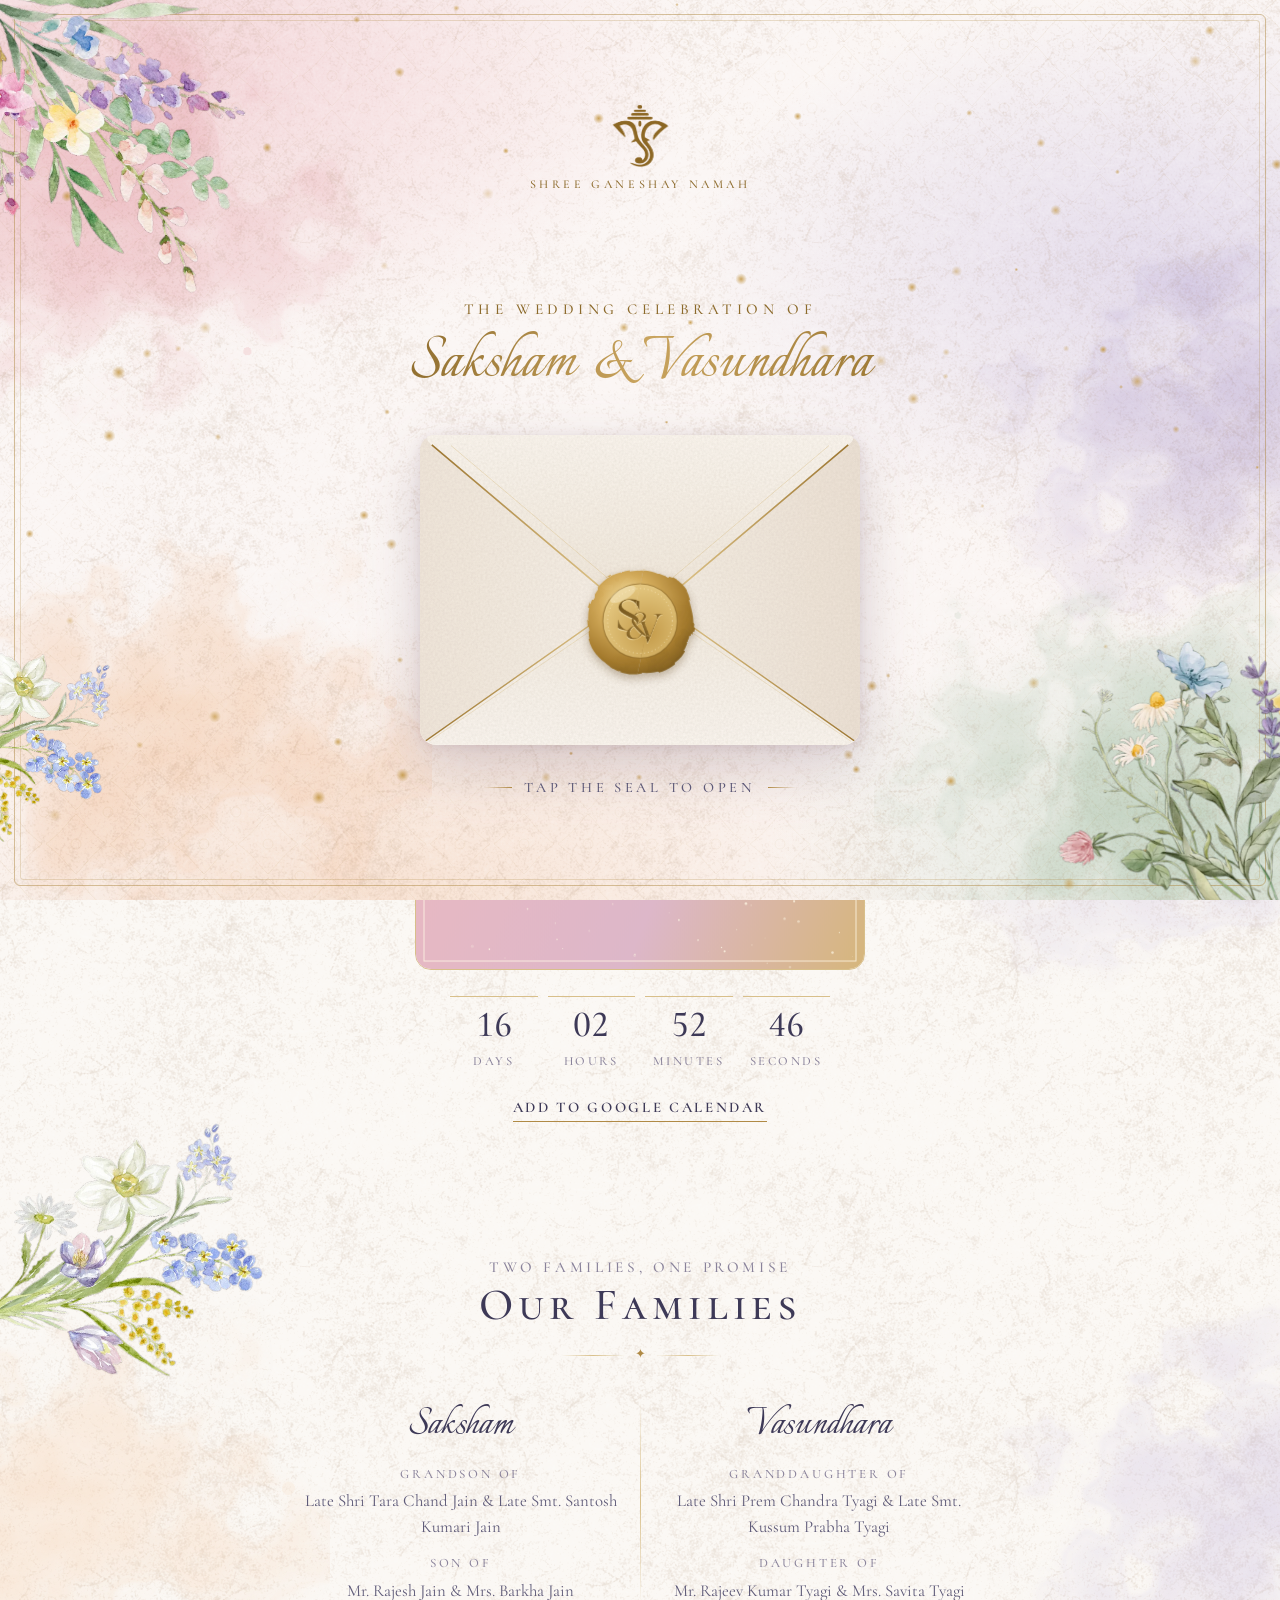
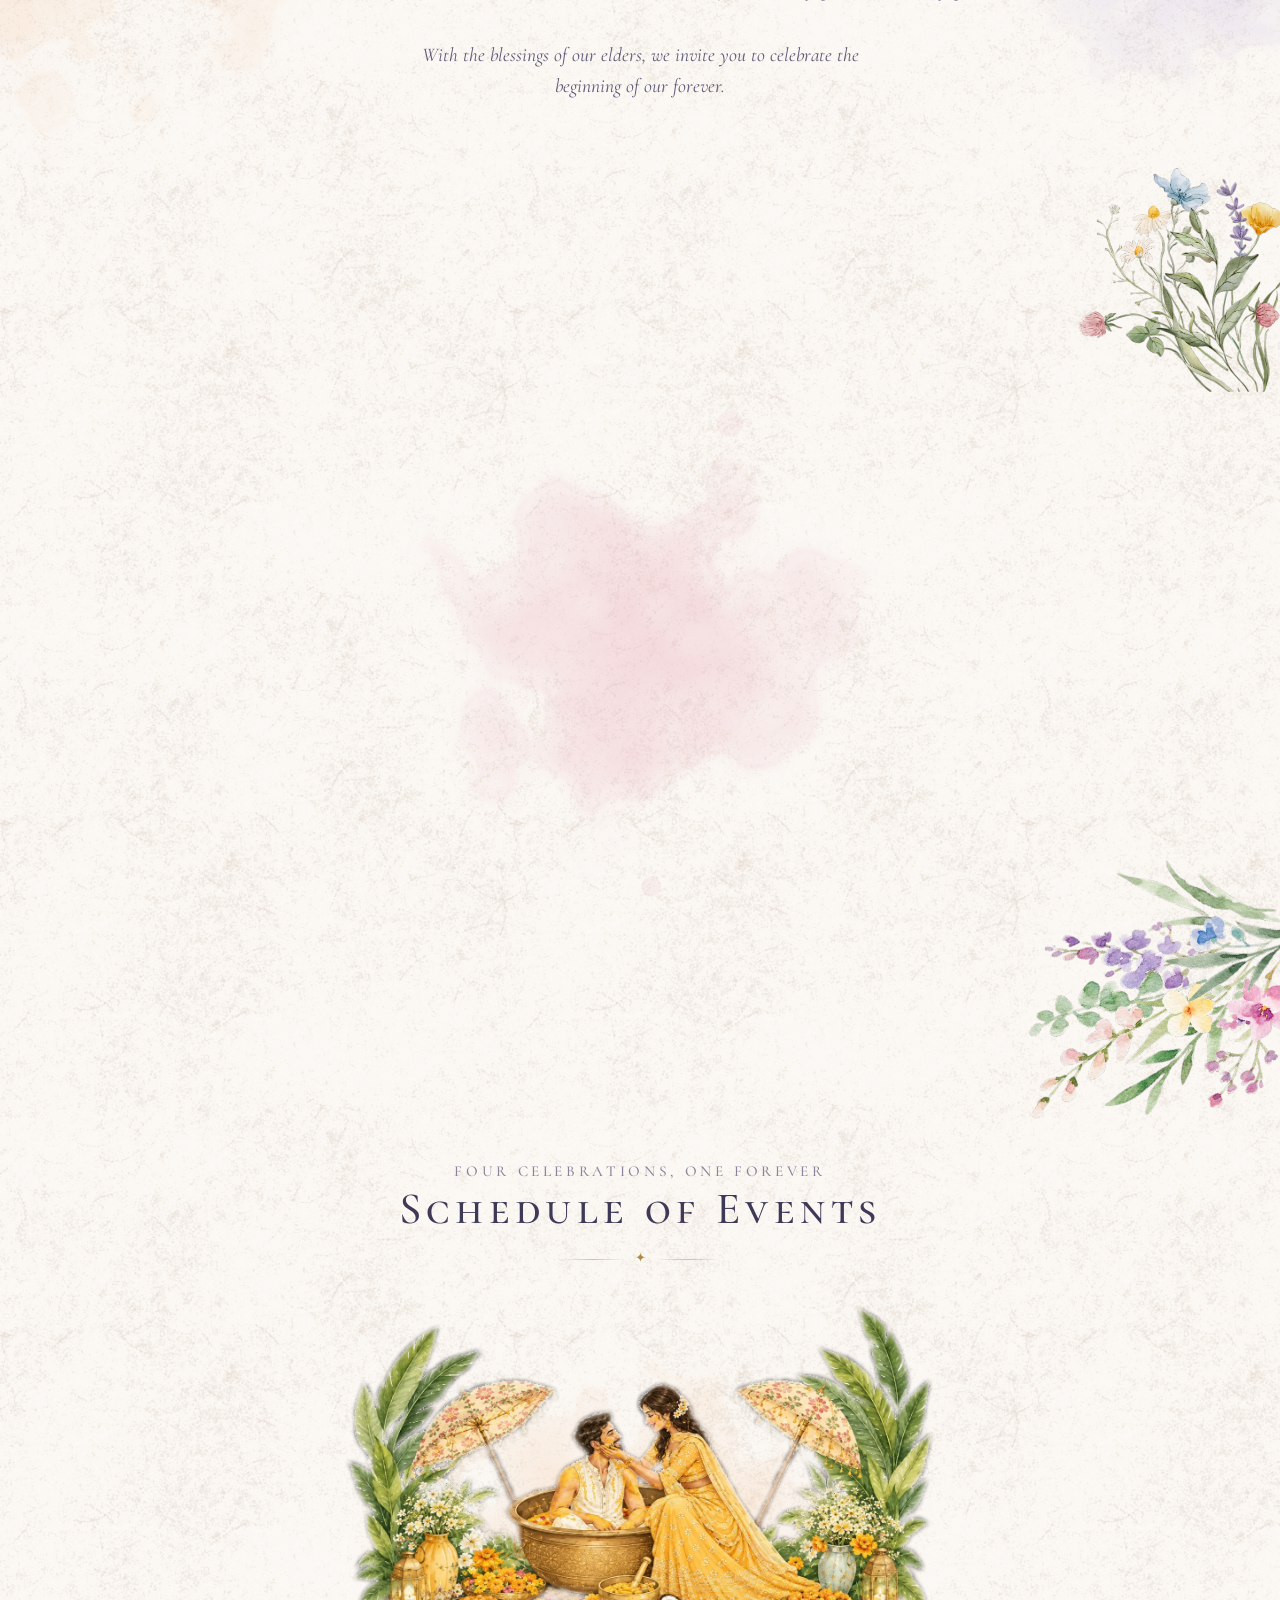
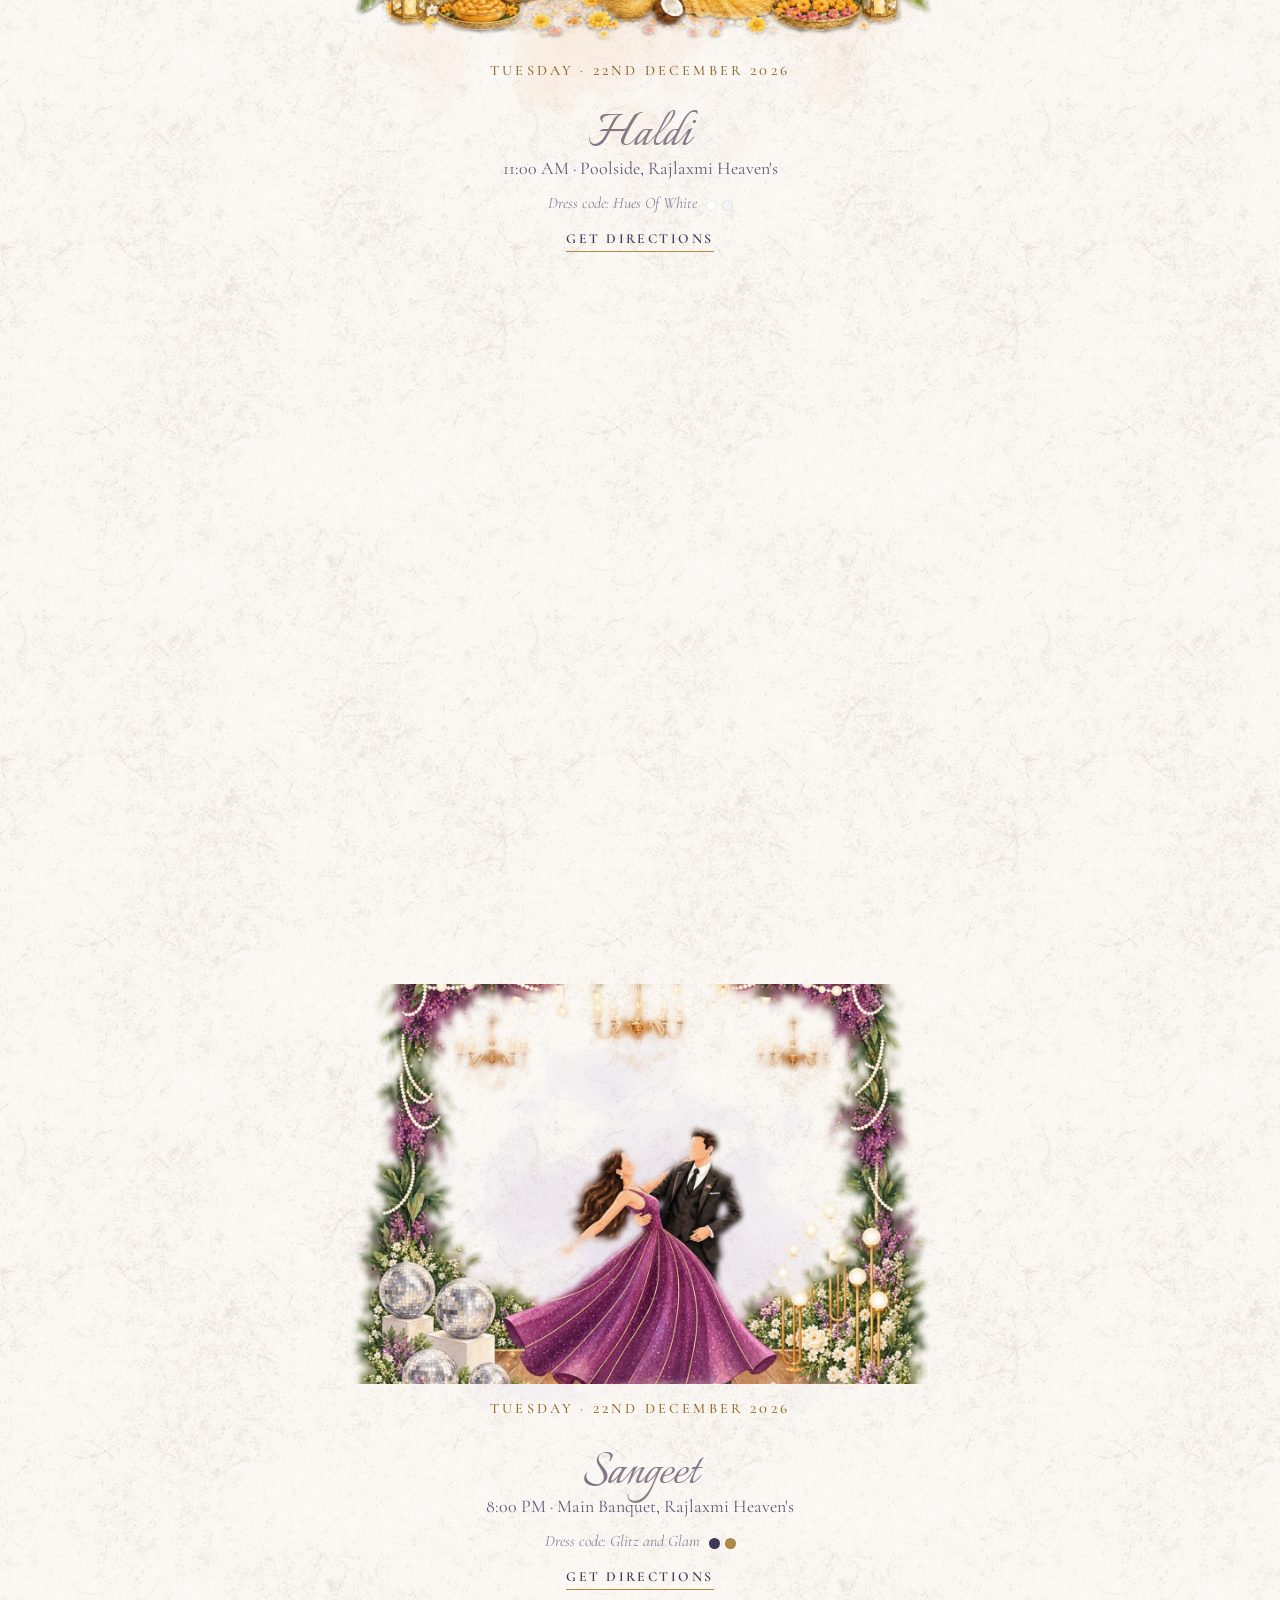
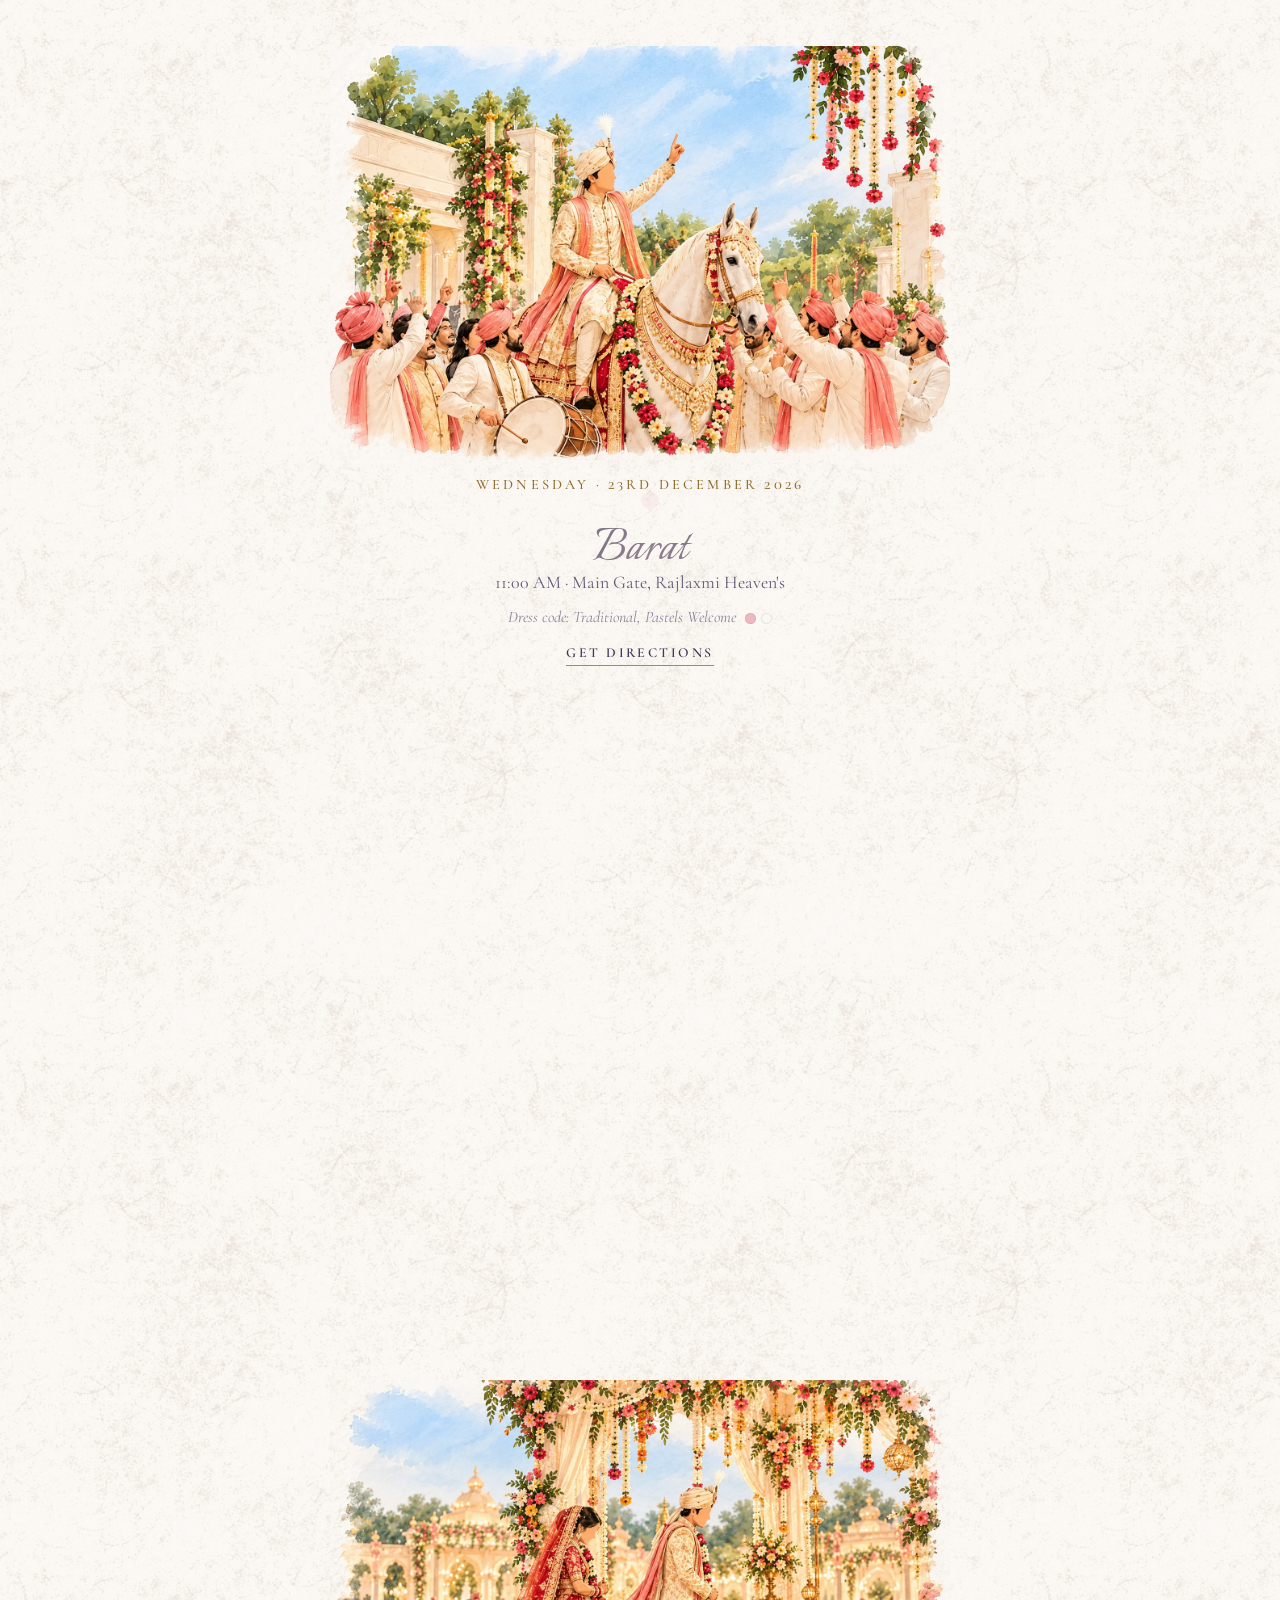
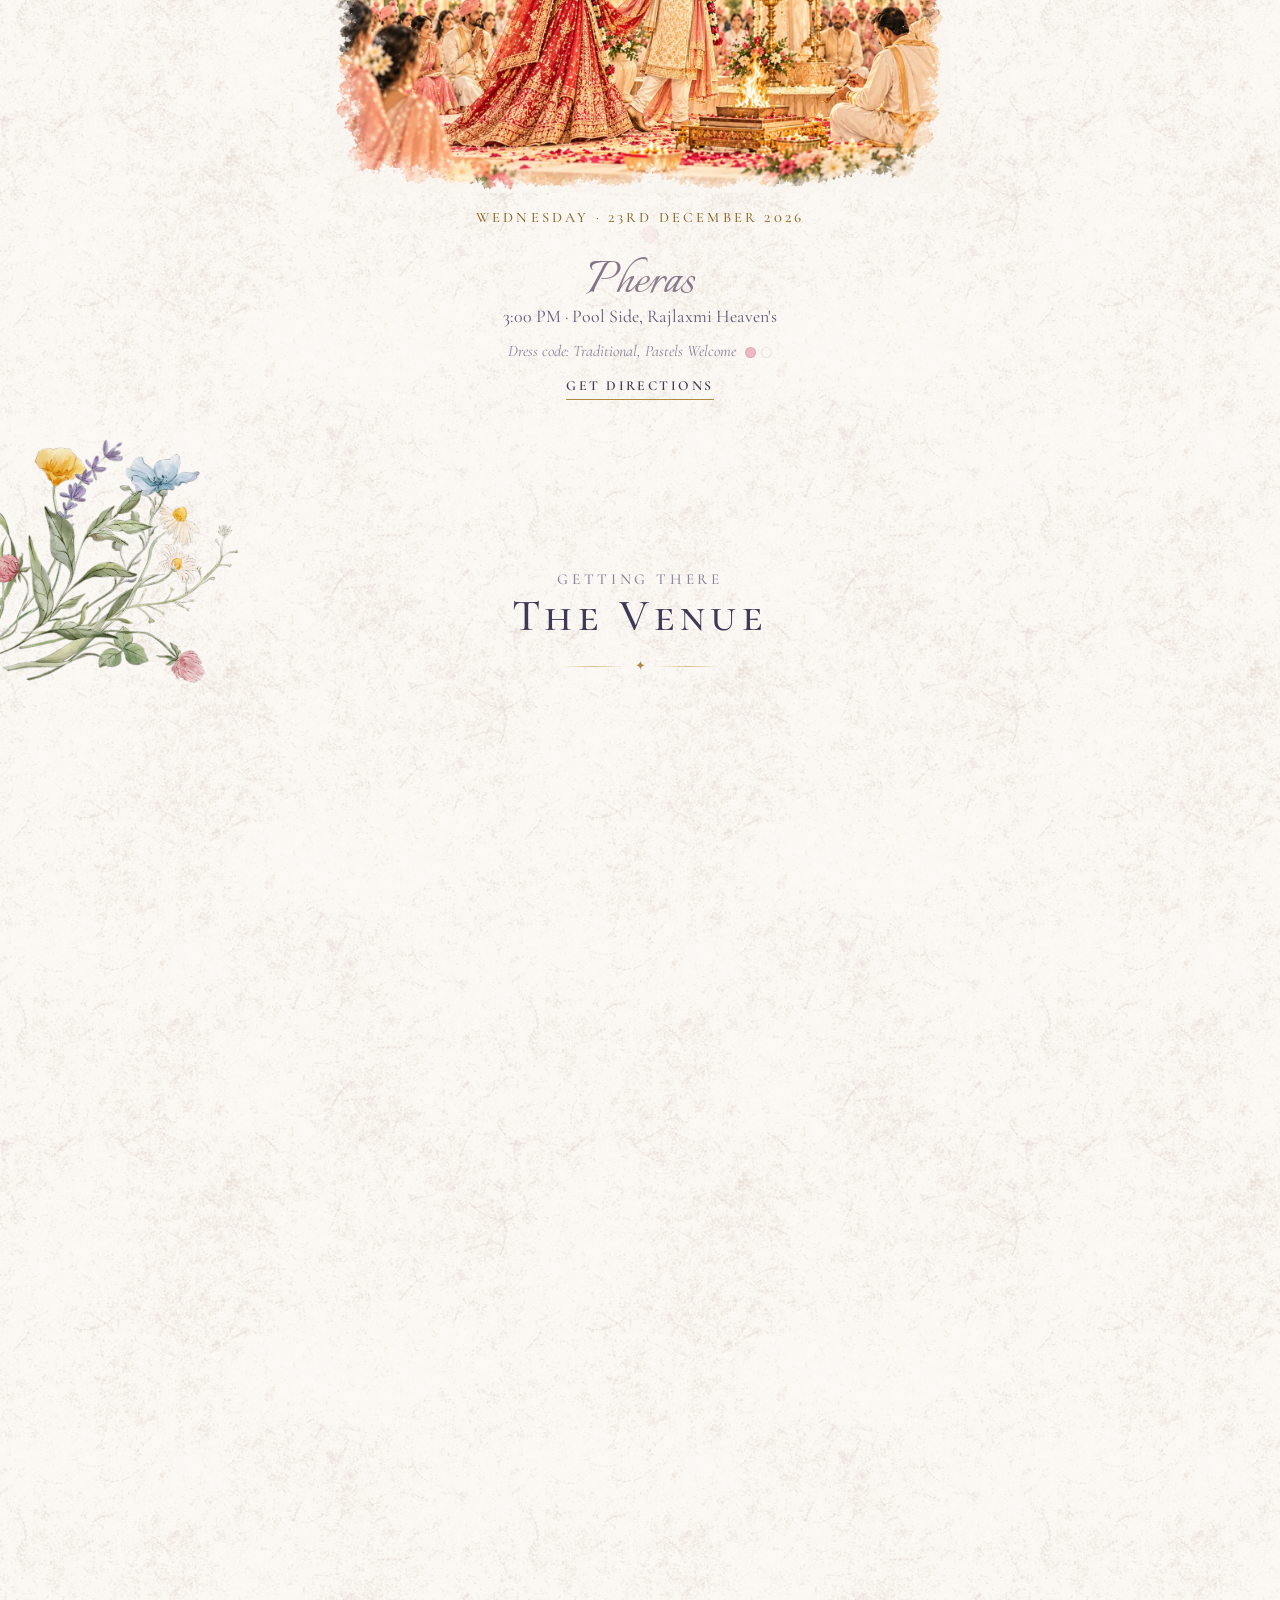
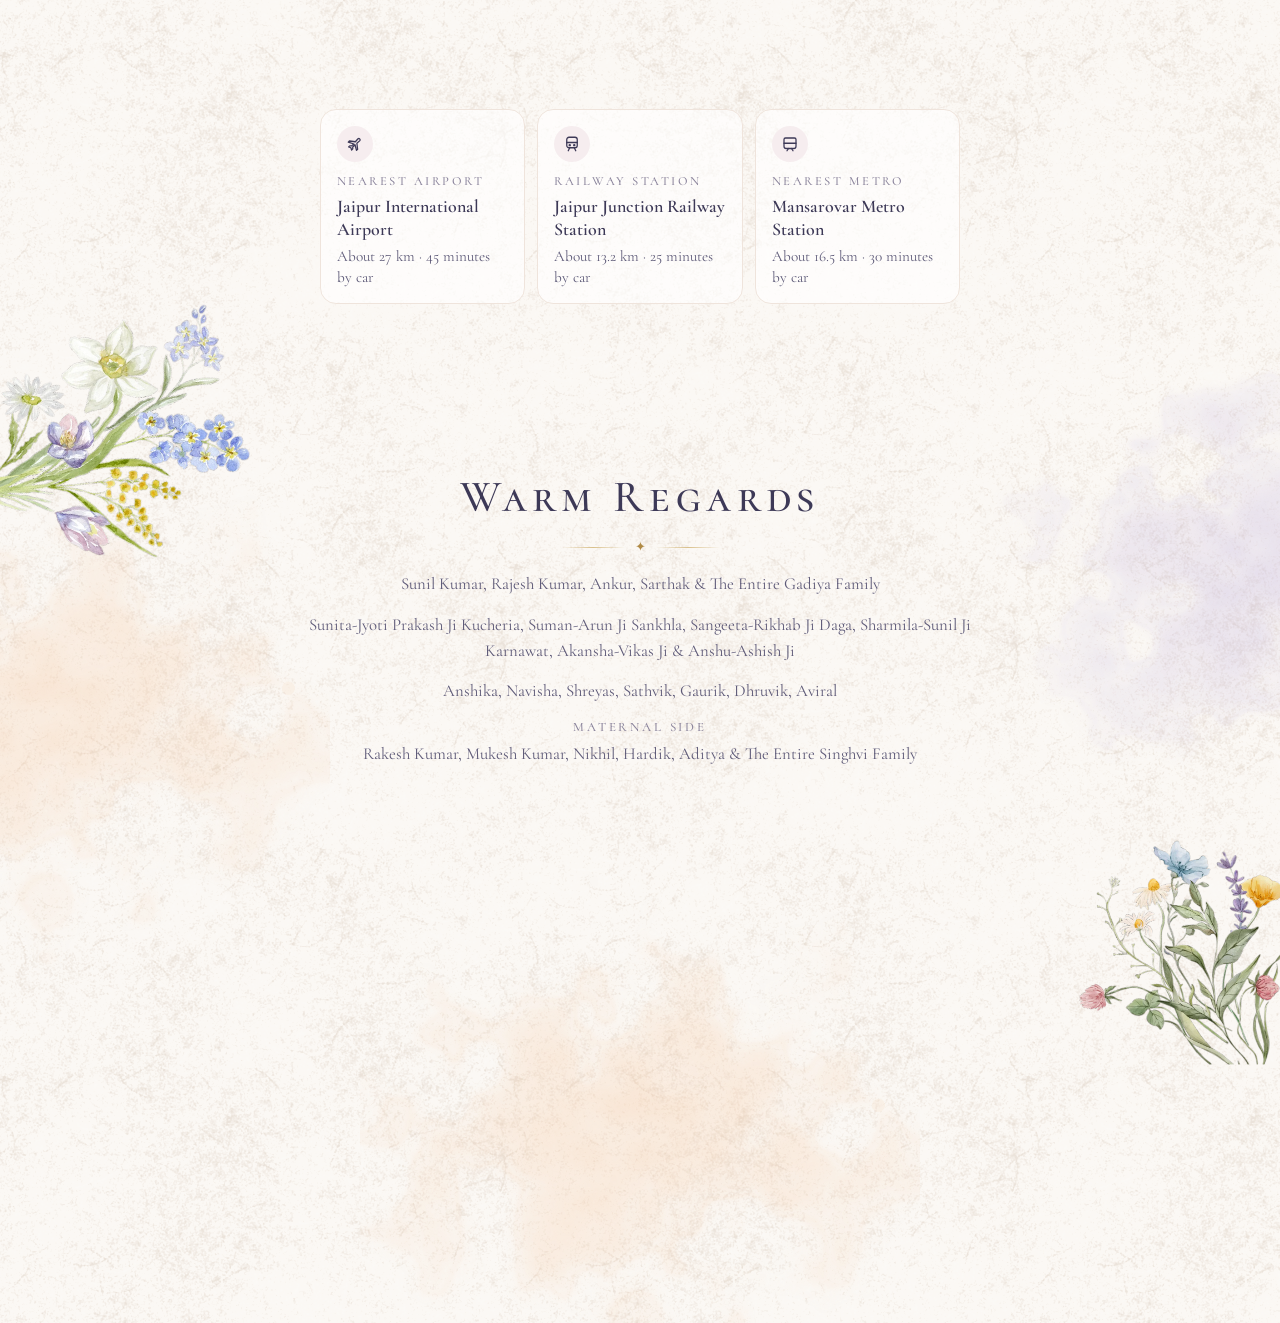
==== commit f93d8043: "feat: add data-event slugs to event articles" ====
--- a/invite/index.html
+++ b/invite/index.html
@@ -182,7 +182,7 @@
       <h2>Schedule of Events</h2>
       <div class="ornament" aria-hidden="true"><span>✦</span></div>
       <div class="events-list" id="events-list">
-        <article class="event">
+        <article class="event" data-event="haldi">
           <div class="art-wrap"><img class="wash" src="../img/wash-peach.webp" alt=""><img class="art" src="../img/haldi.webp" alt="Watercolour of the couple at a brass urli with haldi, parasols and marigolds"></div>
           <p class="when">Tuesday &middot; 22nd December 2026</p>
           <h3 class="sheen-text">Haldi</h3>
@@ -190,7 +190,7 @@
           <p class="dress">Dress code: Hues Of White <i style="background:#FFFFFF"></i><i style="background:#F4F4F4"></i></p>
           <a href="https://www.google.com/maps/dir/?api=1&amp;destination=26.981638,75.6873018" target="_blank" rel="noopener">Get directions</a>
         </article>
-        <article class="event">
+        <article class="event" data-event="mayra">
           <div class="art-wrap"><img class="wash" src="../img/wash-peach.webp" alt=""><img class="art" src="../img/mayra.webp" alt="Watercolour of the couple at a brass urli with haldi, parasols and marigolds"></div>
           <p class="when">Tuesday &middot; 22nd December 2026</p>
           <h3 class="sheen-text">Mayra</h3>
@@ -198,7 +198,7 @@
           <p class="dress">Dress code: Traditionals <i style="background:#E9C46A"></i><i style="background:#F4CDB0"></i></p>
           <a href="https://www.google.com/maps/dir/?api=1&amp;destination=26.981638,75.6873018" target="_blank" rel="noopener">Get directions</a>
         </article>
-        <article class="event">
+        <article class="event" data-event="sangeet">
           <div class="art-wrap"><img class="wash" src="../img/wash-lavender.webp" alt=""><img class="art" src="../img/reception.webp" alt="Watercolour of the couple dancing under chandeliers framed by wisteria and pearls"></div>
           <p class="when">Tuesday &middot; 22nd December 2026</p>
           <h3 class="sheen-text">Sangeet</h3>
@@ -206,7 +206,7 @@
           <p class="dress">Dress code: Glitz and Glam <i style="background:#3D3957"></i><i style="background:#B08A45"></i></p>
           <a href="https://www.google.com/maps/dir/?api=1&amp;destination=26.981638,75.6873018" target="_blank" rel="noopener">Get directions</a>
         </article>
-        <article class="event">
+        <article class="event" data-event="barat">
           <div class="art-wrap"><img class="wash" src="../img/wash-blush2.webp" alt=""><img class="art" src="../img/barat.webp" alt="Watercolour of the couple before a red floral mandap with brass lamps"></div>
           <p class="when">Wednesday &middot; 23rd December 2026</p>
           <h3 class="sheen-text">Barat</h3>
@@ -214,7 +214,7 @@
           <p class="dress">Dress code: Traditional, Pastels Welcome <i style="background:#EDB8C0"></i><i style="background:#FBF8F4"></i></p>
           <a href="https://www.google.com/maps/dir/?api=1&amp;destination=26.981638,75.6873018" target="_blank" rel="noopener">Get directions</a>
         </article>
-        <article class="event">
+        <article class="event" data-event="varmala">
           <div class="art-wrap"><img class="wash" src="../img/wash-blush2.webp" alt=""><img class="art" src="../img/wedding.webp" alt="Watercolour of the couple before a red floral mandap with brass lamps"></div>
           <p class="when">Wednesday &middot; 23rd December 2026</p>
           <h3 class="sheen-text">Varmala</h3>
@@ -222,7 +222,7 @@
           <p class="dress">Dress code: Traditional, Pastels Welcome <i style="background:#EDB8C0"></i><i style="background:#FBF8F4"></i></p>
           <a href="https://www.google.com/maps/dir/?api=1&amp;destination=26.981638,75.6873018" target="_blank" rel="noopener">Get directions</a>
         </article>
-        <article class="event">
+        <article class="event" data-event="pheras">
           <div class="art-wrap"><img class="wash" src="../img/wash-blush2.webp" alt=""><img class="art" src="../img/pheras.webp" alt="Watercolour of the couple before a red floral mandap with brass lamps"></div>
           <p class="when">Wednesday &middot; 23rd December 2026</p>
           <h3 class="sheen-text">Pheras</h3>
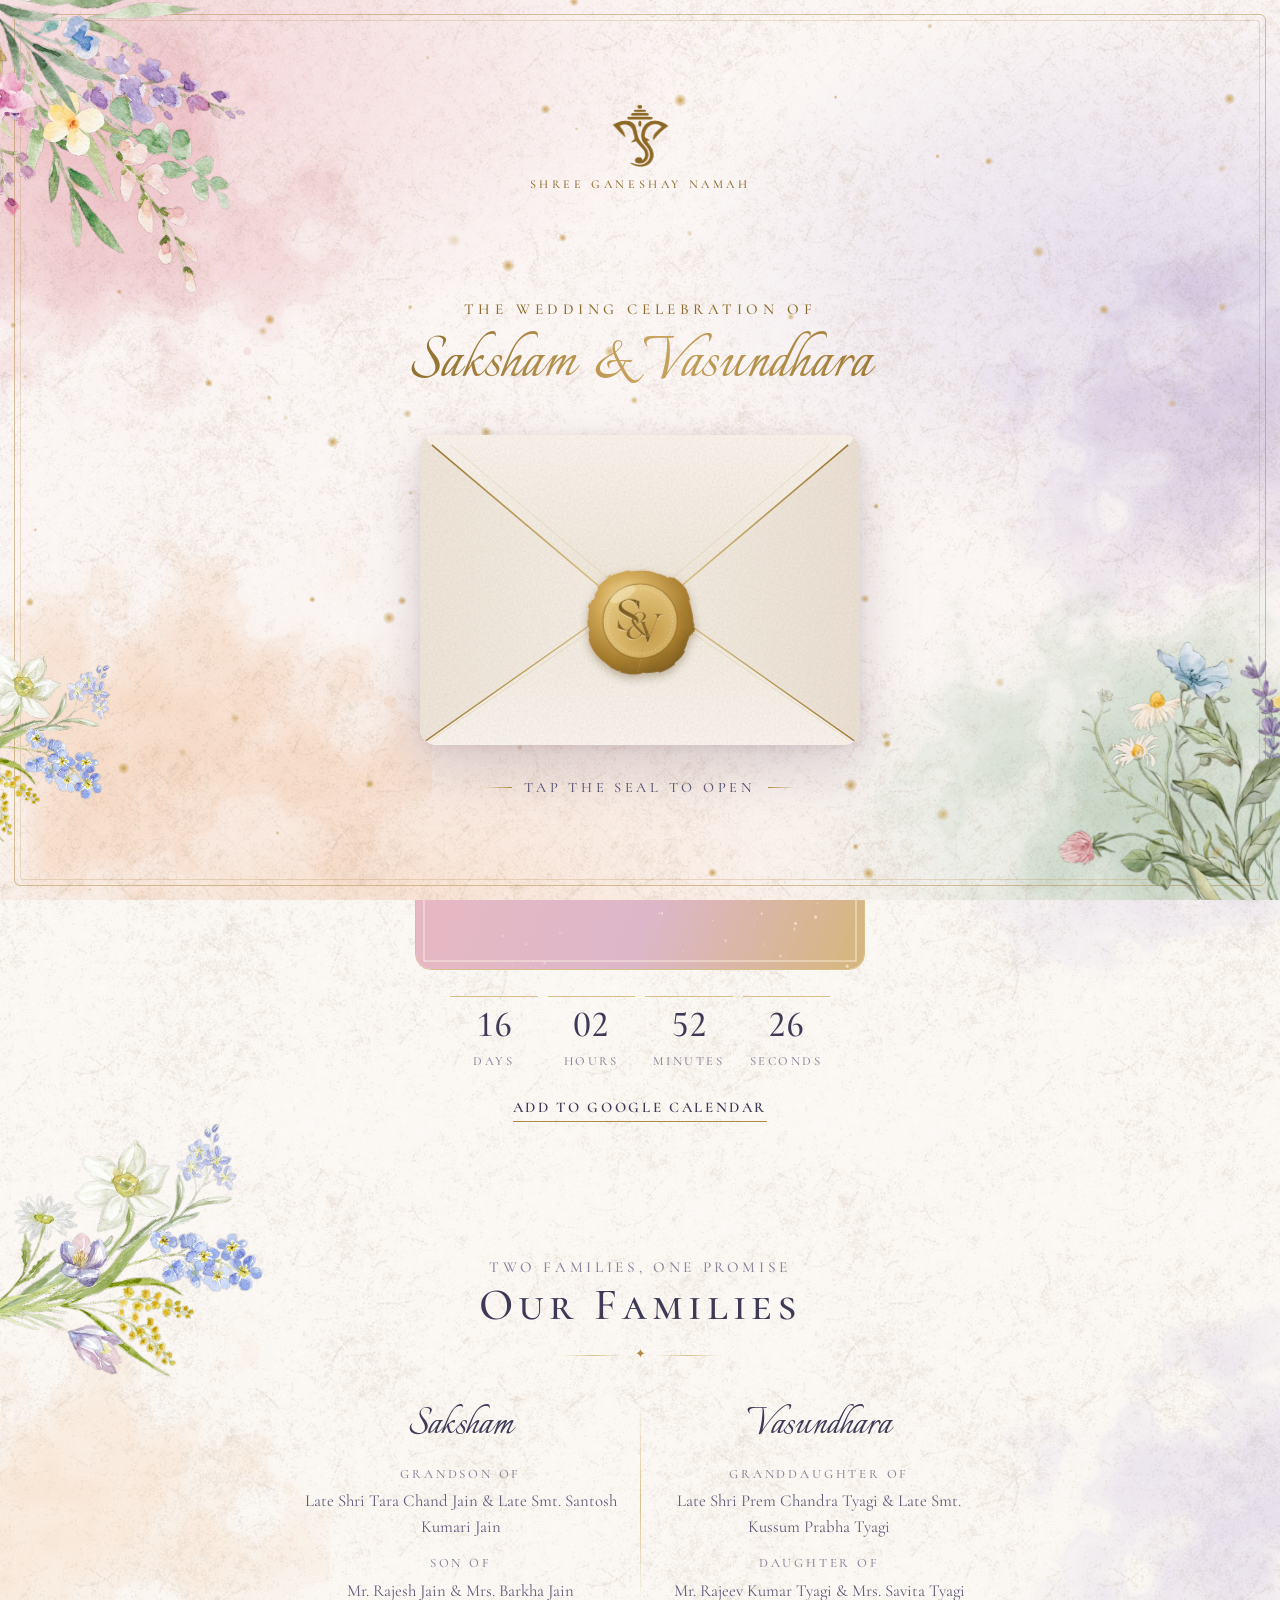
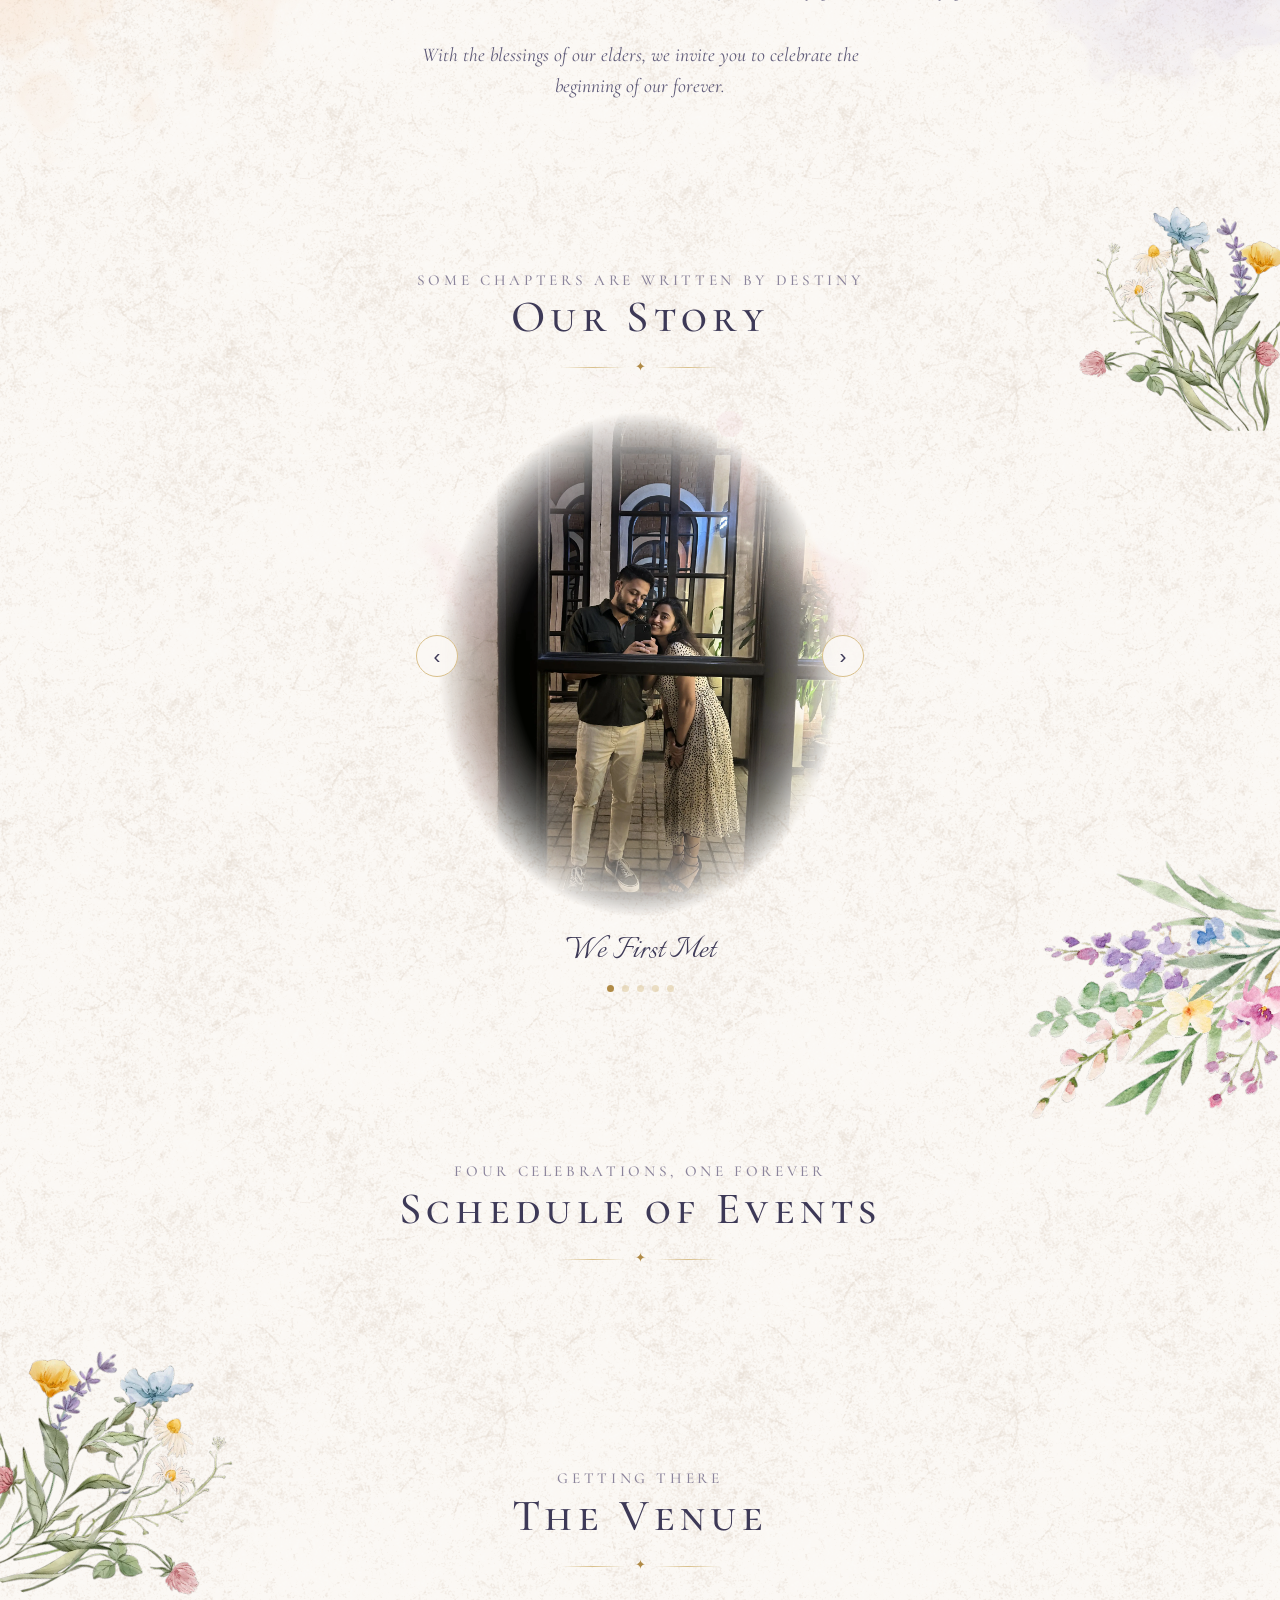
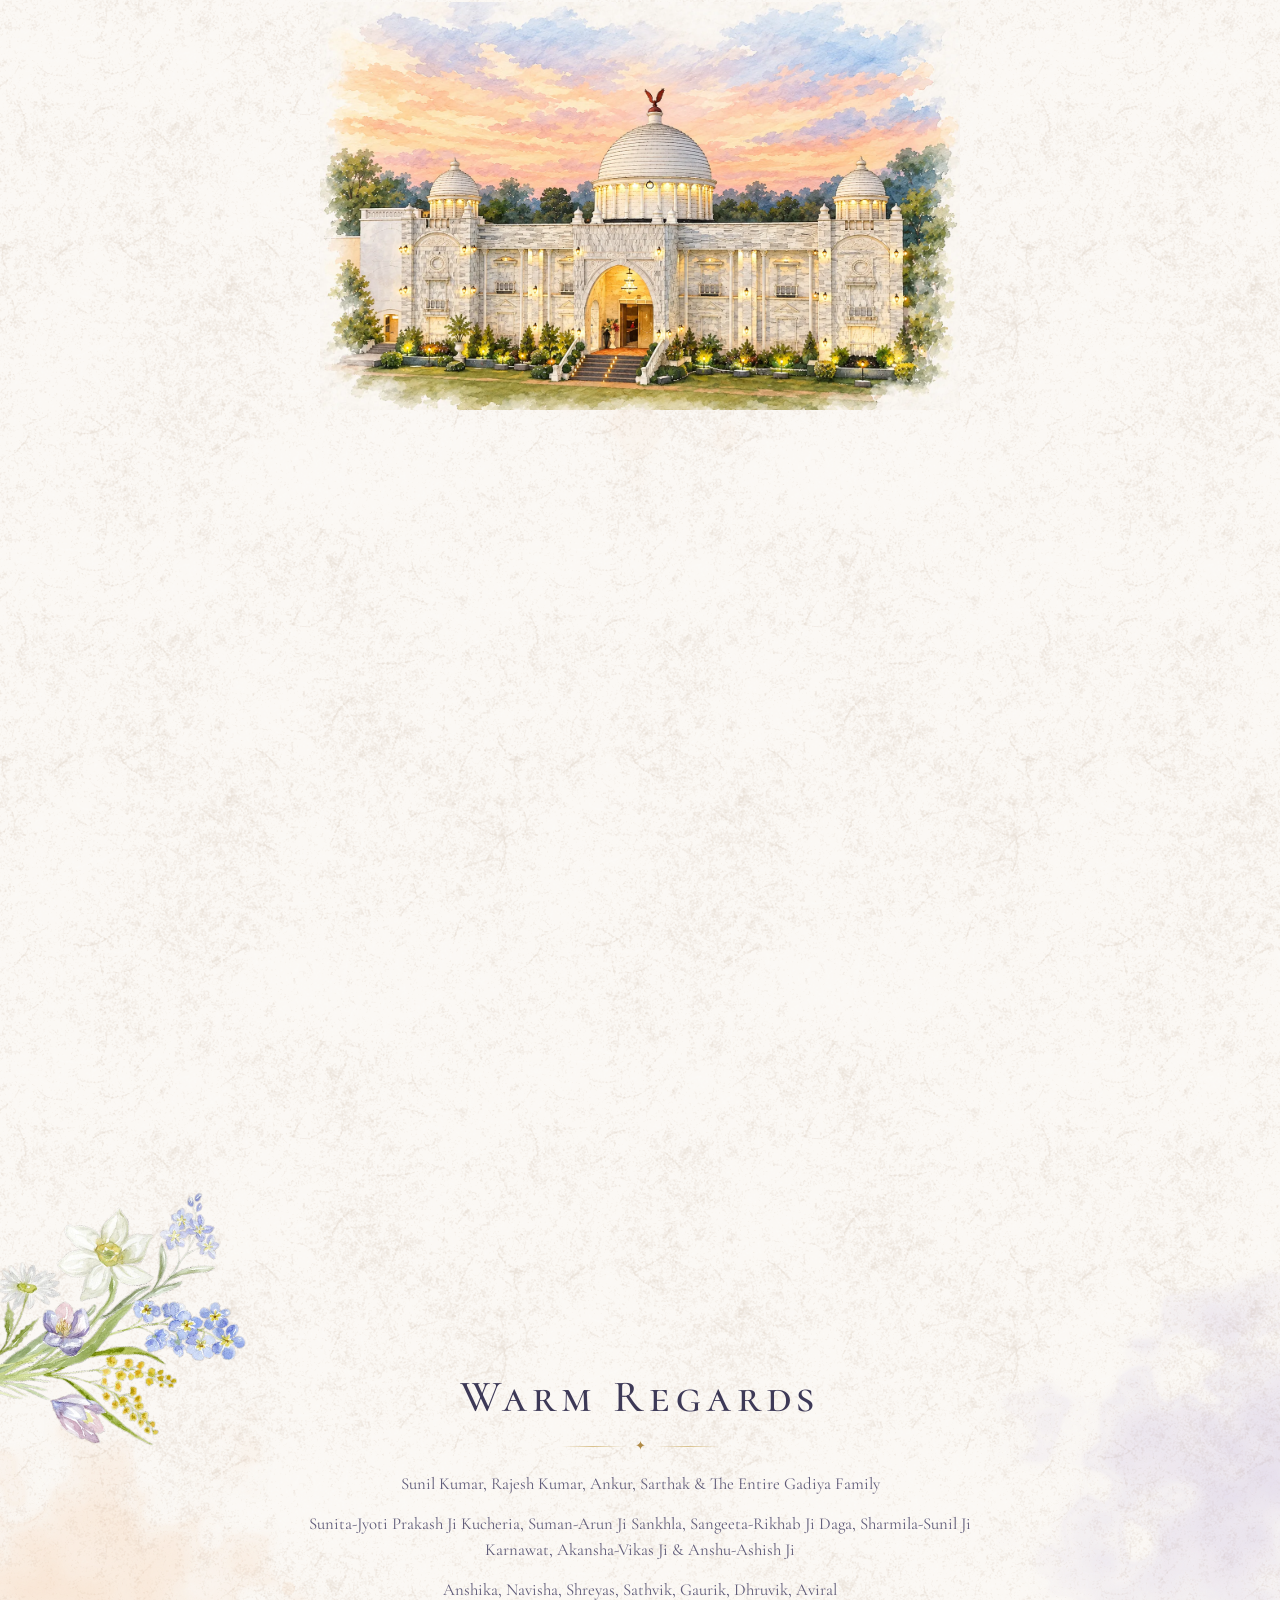
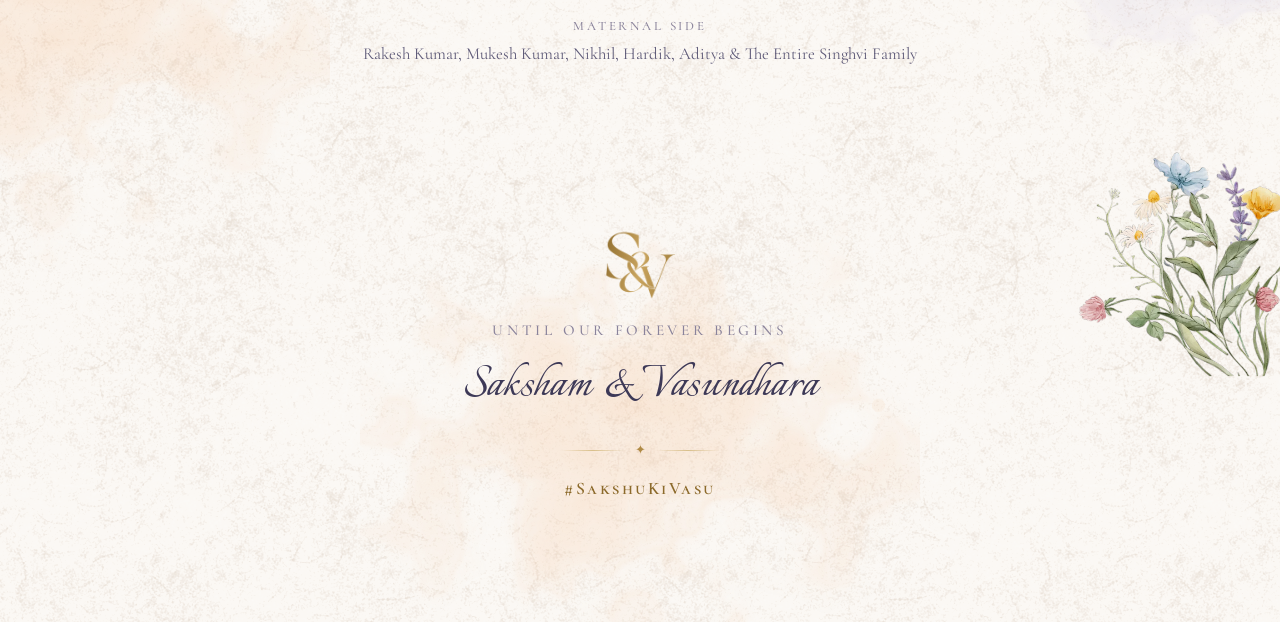
==== commit db8d4849: "feat: hide event cards by default via CSS" ====
--- a/invite/index.html
+++ b/invite/index.html
@@ -8,7 +8,7 @@
 <meta property="og:description" content="Join us for our wedding celebrations at Rajlaxmi Heaven's, Jaipur, 22 to 23 December 2026. #SakshuKiVasu">
 <meta property="og:type" content="website">
 <meta name="theme-color" content="#FBF8F4">
-<style>:root{color-scheme:light;padding-top:env(safe-area-inset-top,0px);padding-bottom:env(safe-area-inset-bottom,0px)}body{margin:0;padding:0}img{max-width:100%}[hidden]{display:none!important}</style>
+<style>:root{color-scheme:light;padding-top:env(safe-area-inset-top,0px);padding-bottom:env(safe-area-inset-bottom,0px)}body{margin:0;padding:0}img{max-width:100%}[hidden]{display:none!important}.event[data-event]{display:none}</style>
 <title>Saksham &amp; Vasundhara Wedding</title>
 <link rel="icon" href="../img/monogram.png" type="image/x-icon">
 <link rel="preconnect" href="https://fonts.googleapis.com">
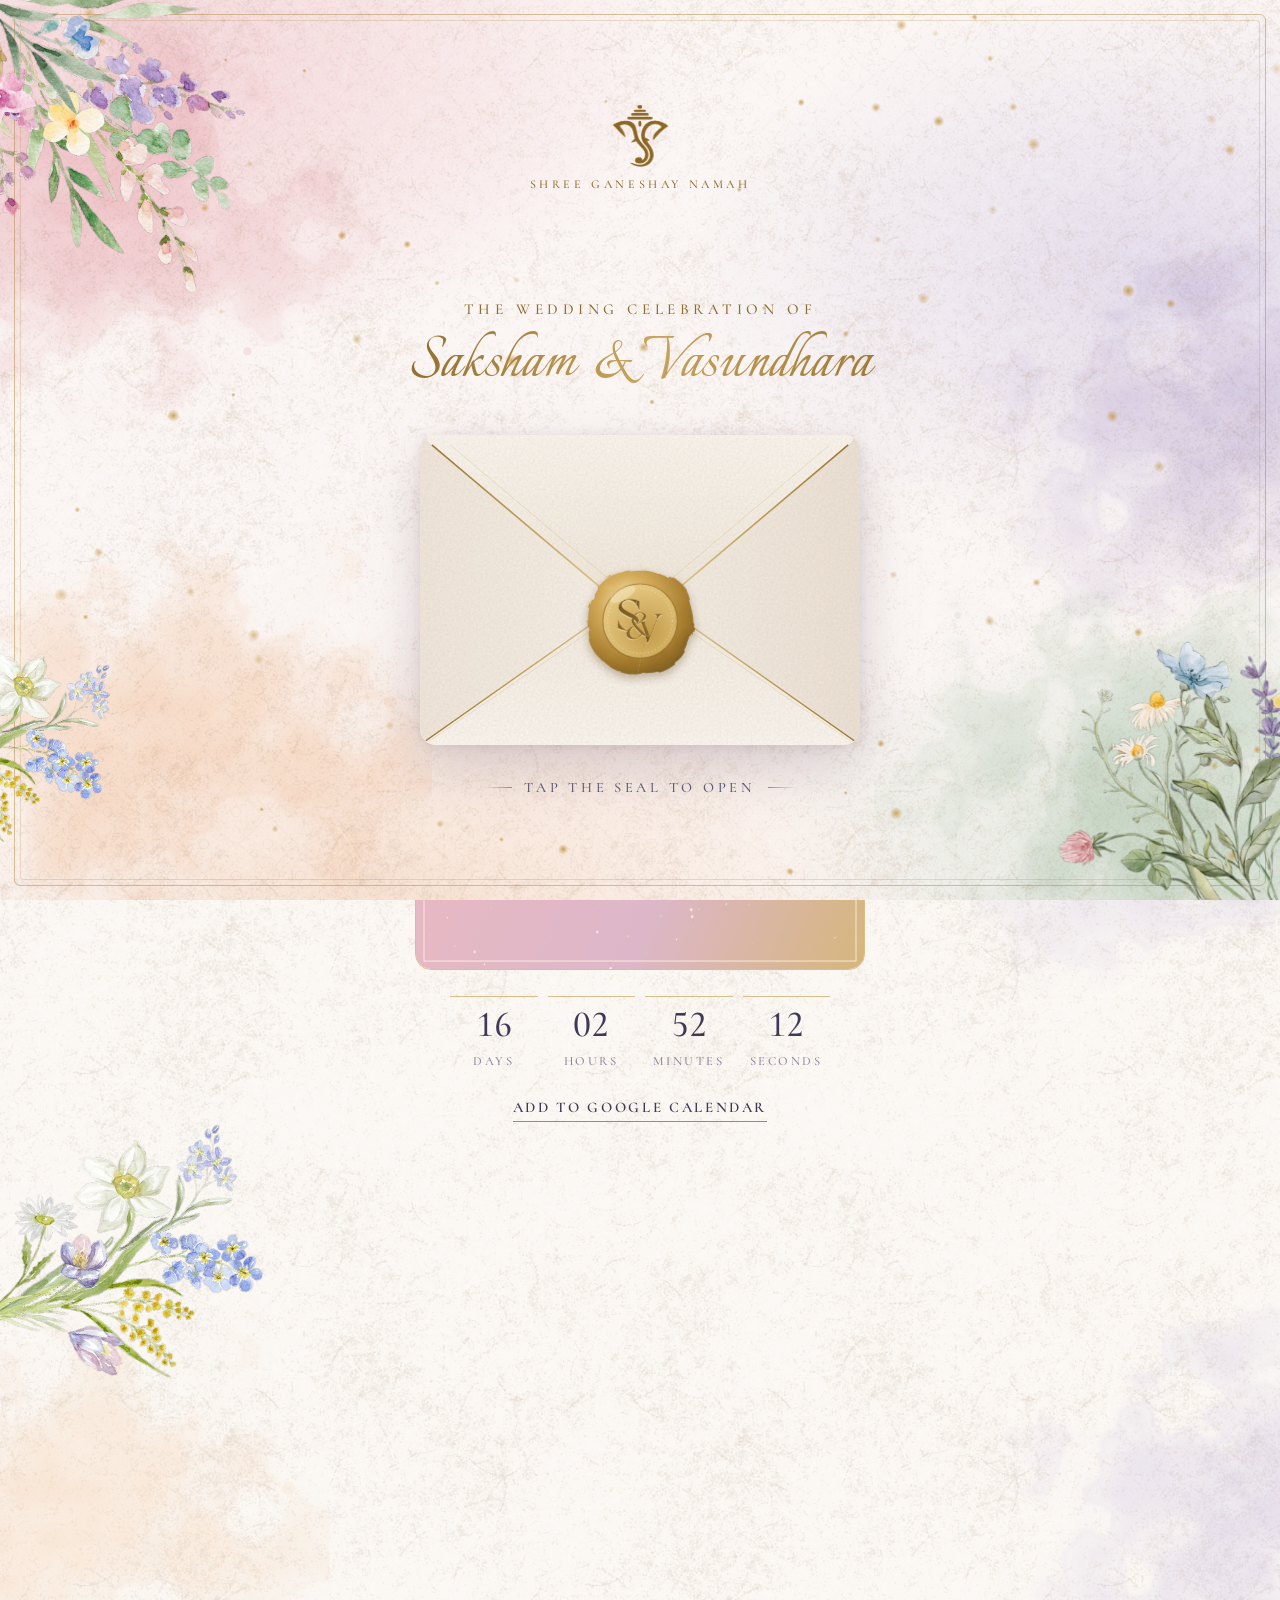
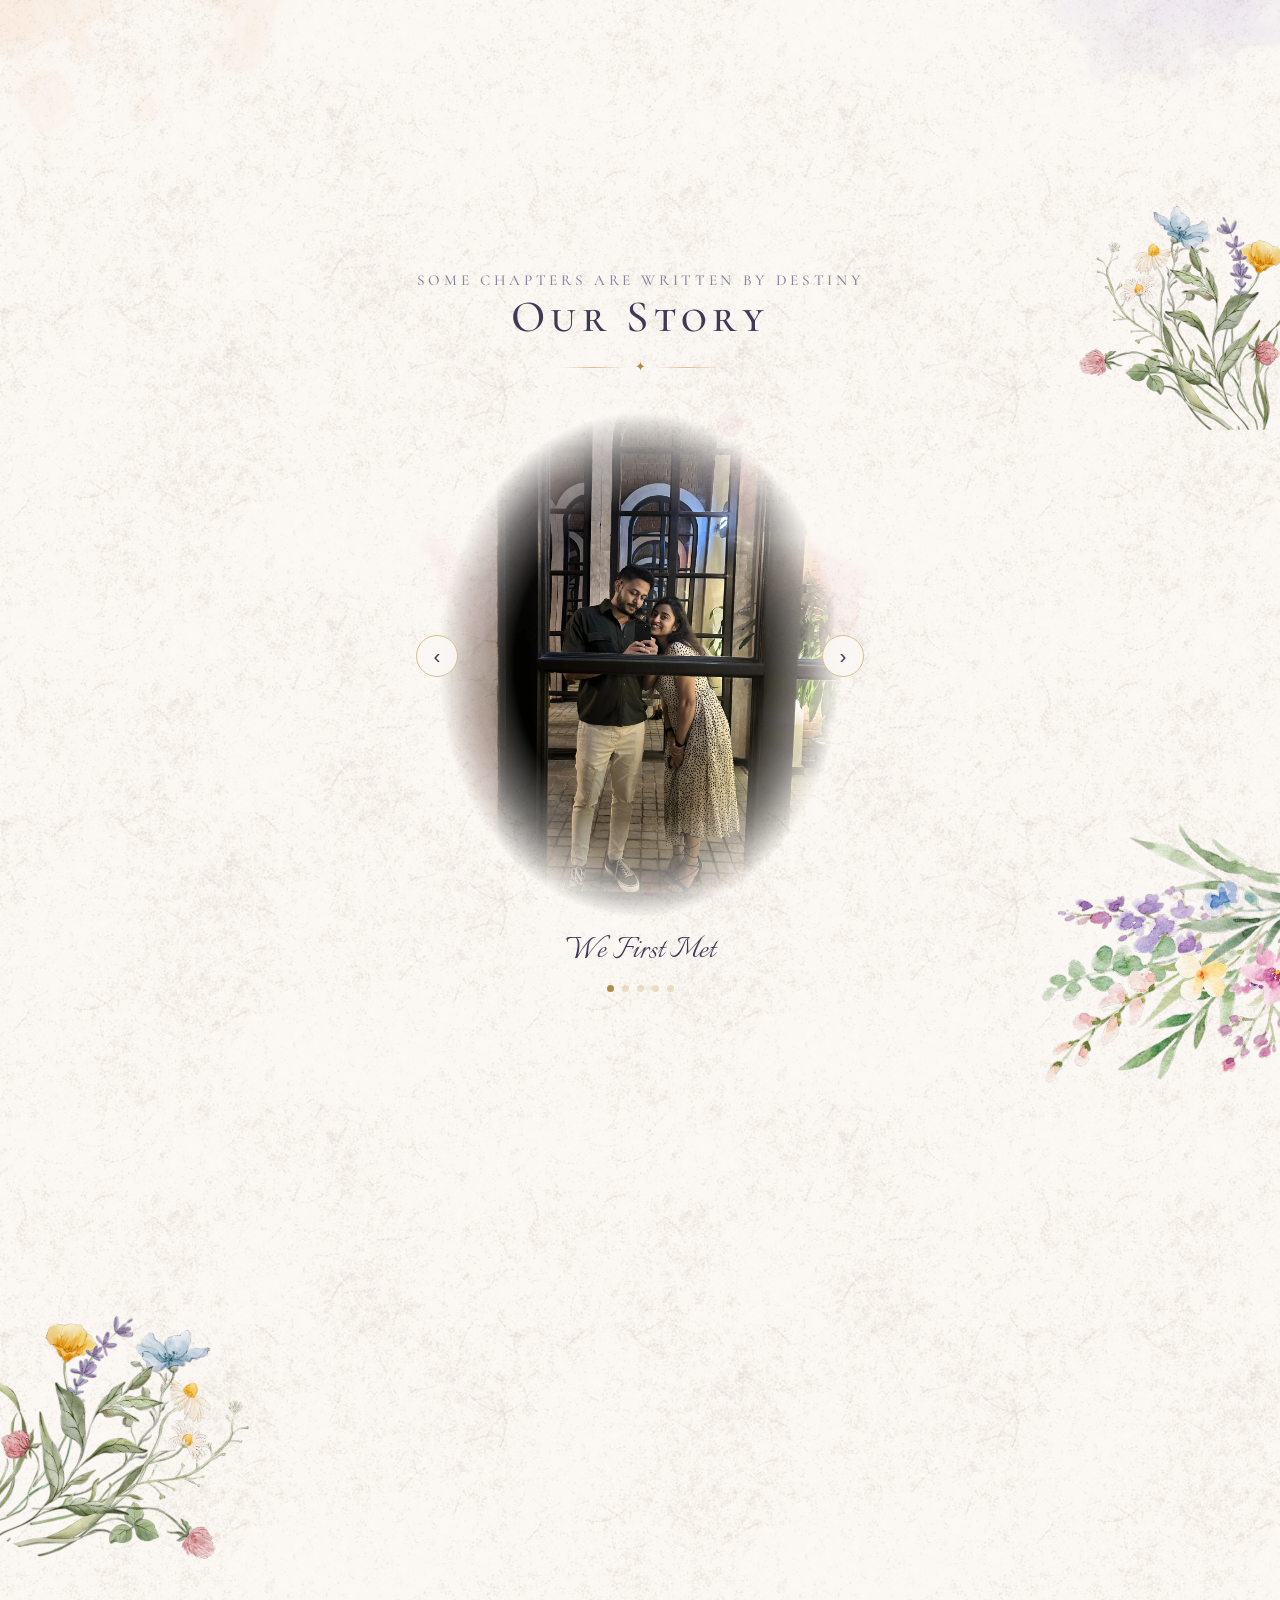
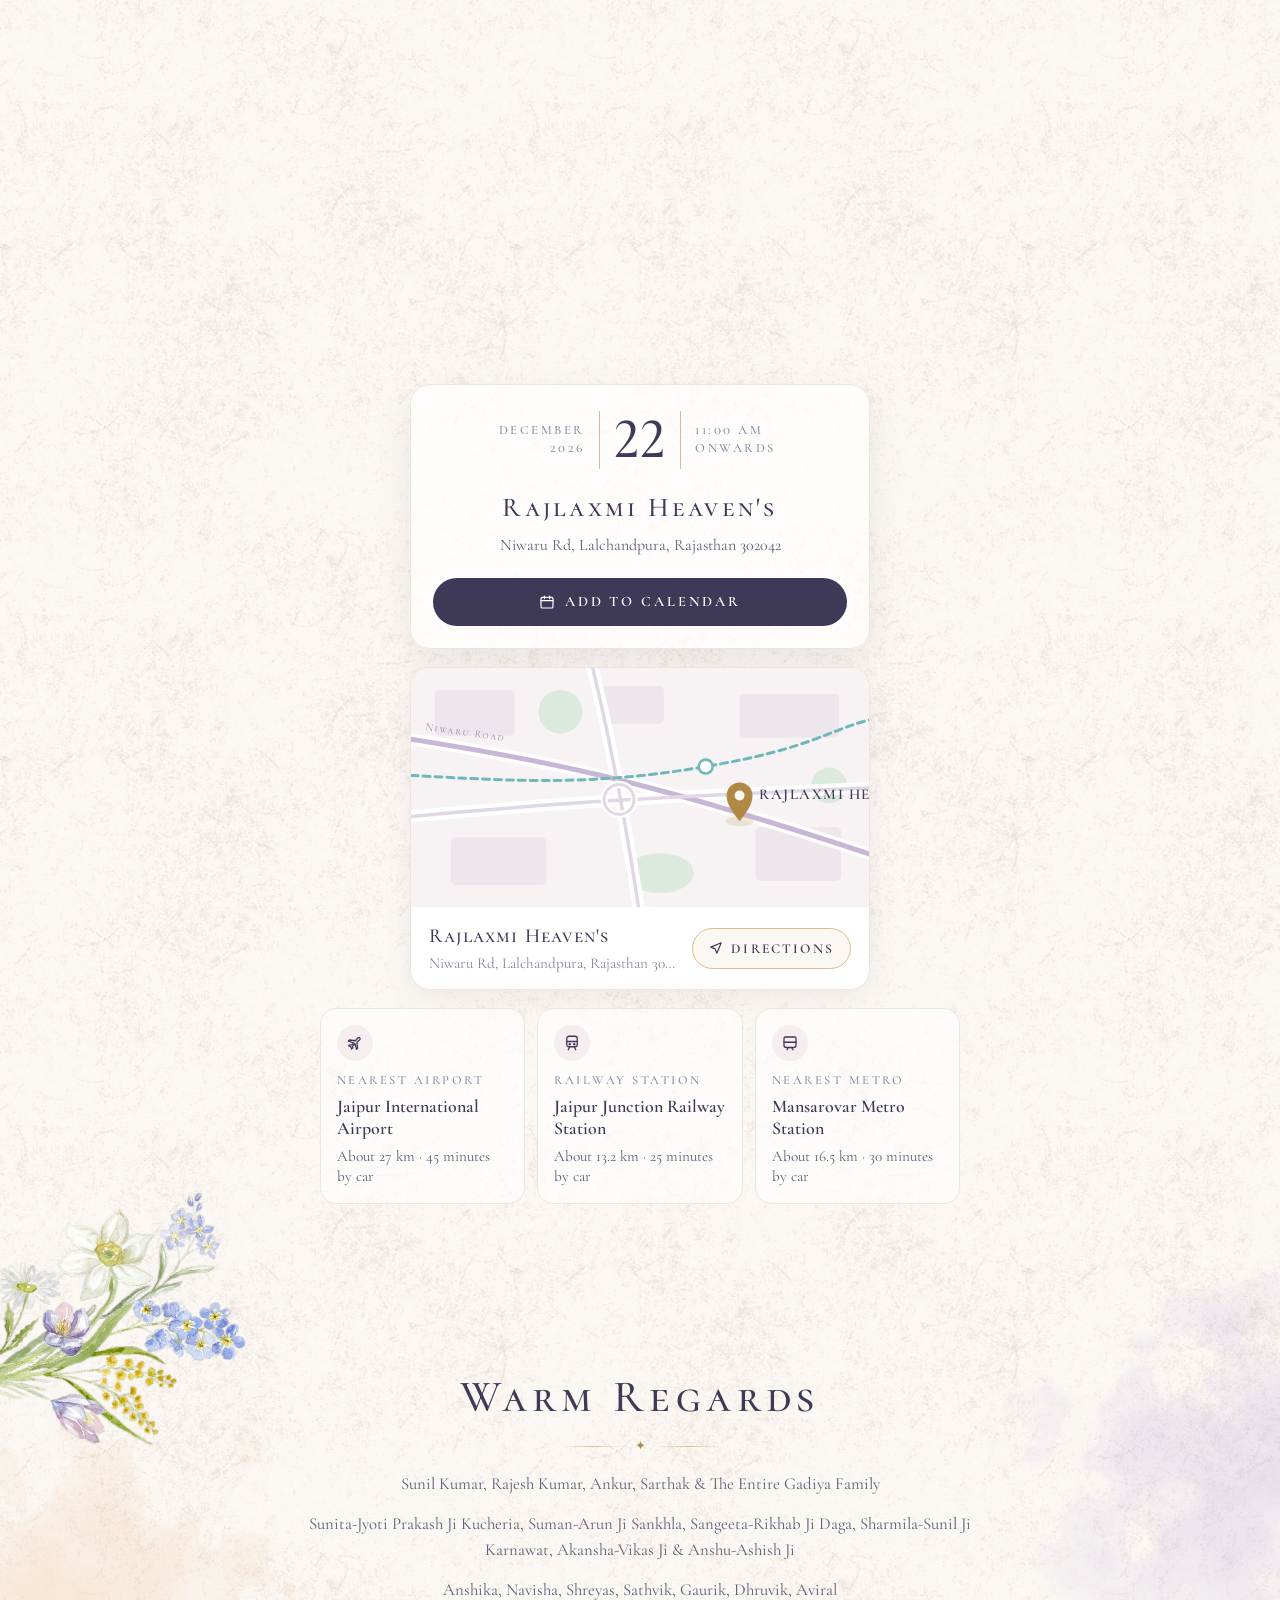
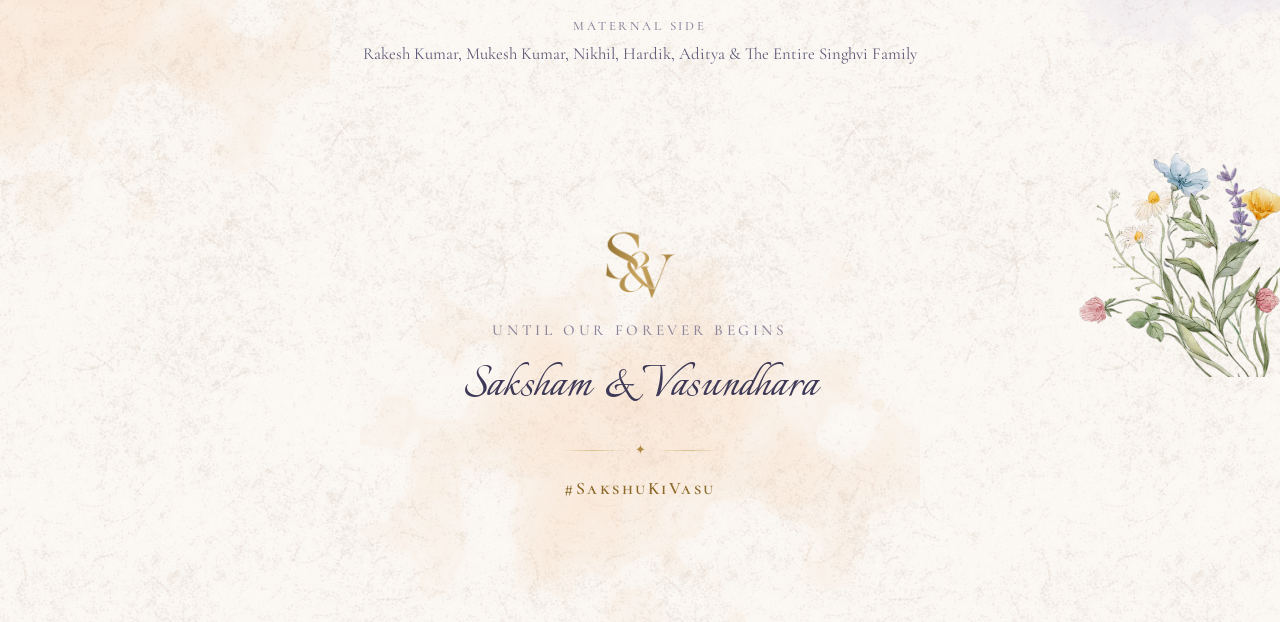
==== commit 039b8460: "feat: add query-param event visibility with KEY_MAP" ====
--- a/invite/index.html
+++ b/invite/index.html
@@ -592,6 +592,24 @@
     requestAnimationFrame(frame);
   })();
 })();
+
+/* ================= Event visibility ================= */
+(function(){
+  const KEY_MAP = {
+    "haldi-k1":   "haldi",
+    "mayra-k2":   "mayra",
+    "sangeet-k3": "sangeet",
+    "barat-k4":   "barat",
+    "varmala-k5": "varmala",
+    "pheras-k6":  "pheras",
+  };
+  const params = new URLSearchParams(location.search);
+  const keys   = params.getAll("k").flatMap(v => v.split(",").map(s => s.trim()));
+  const slugs  = new Set(keys.map(k => KEY_MAP[k]).filter(Boolean));
+  document.querySelectorAll(".event[data-event]").forEach(el => {
+    if (slugs.has(el.dataset.event)) el.style.display = "";
+  });
+})();
 </script>
 
 </body>
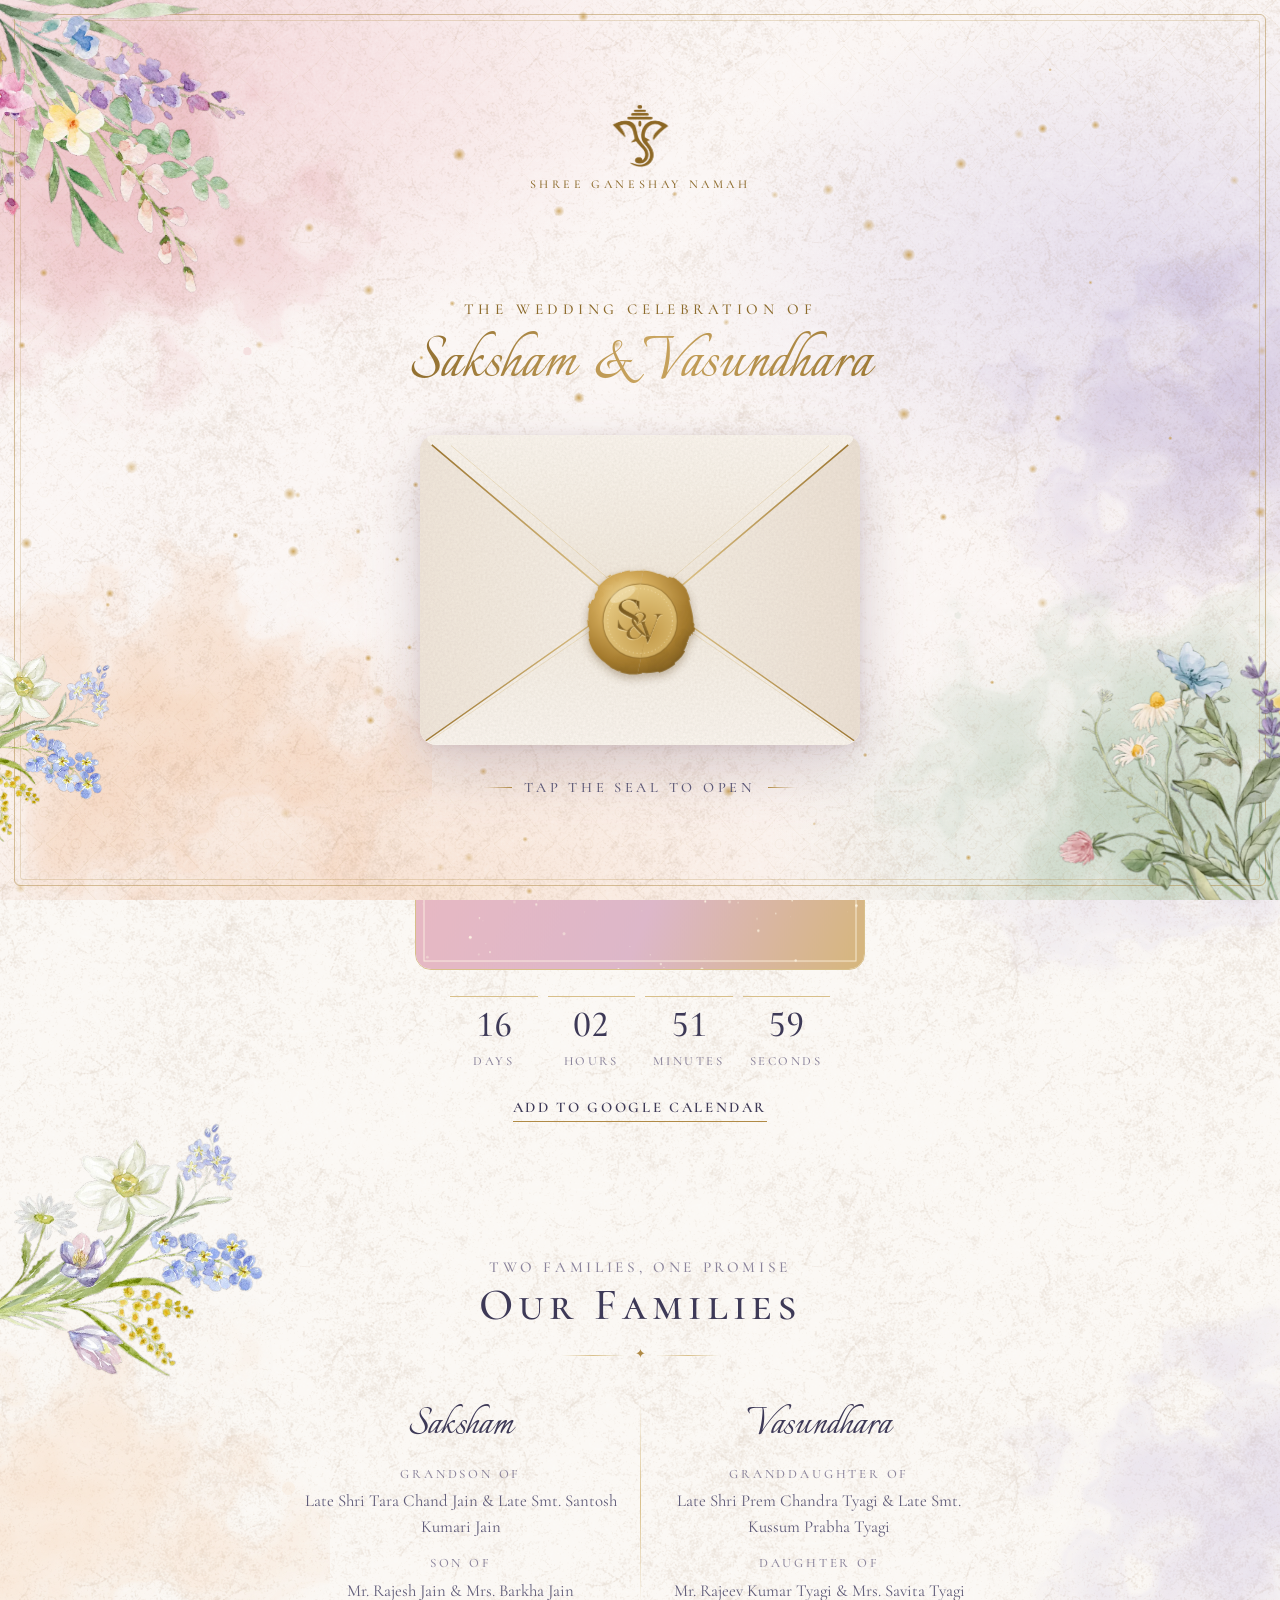
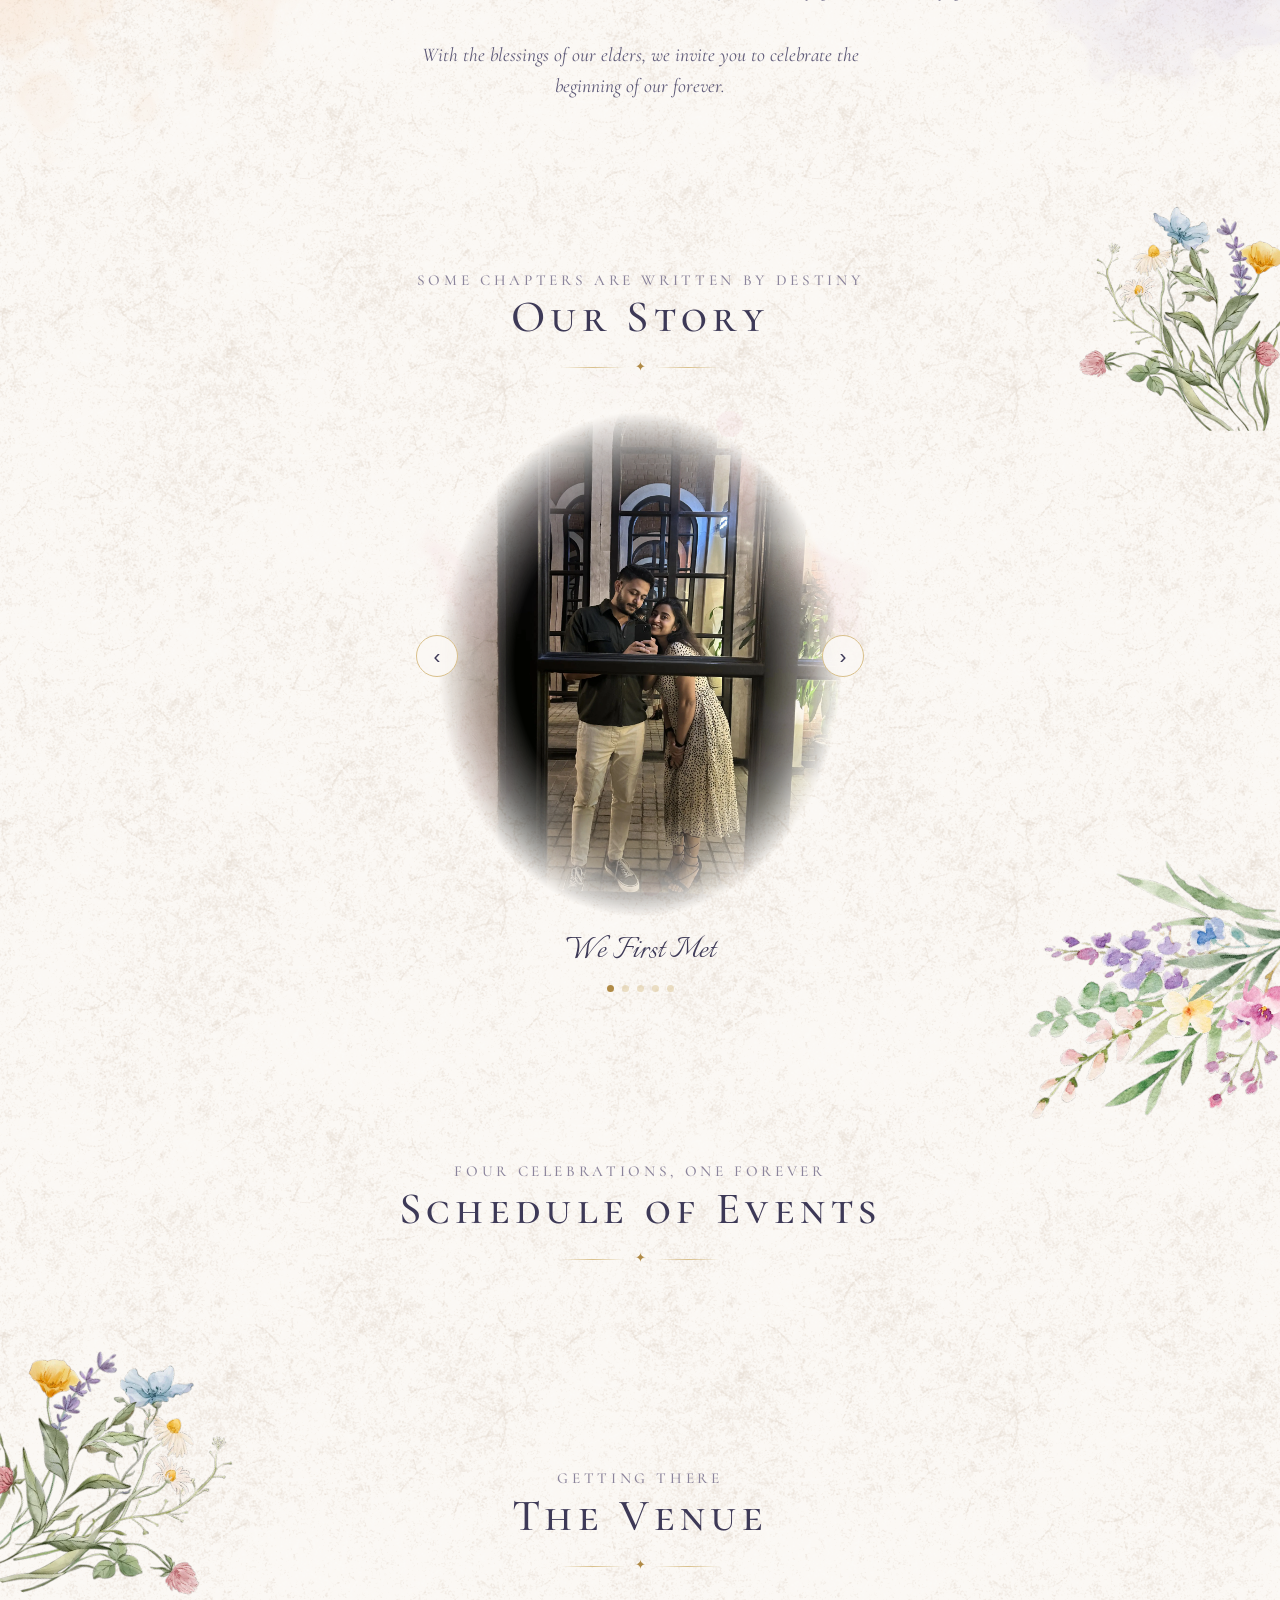
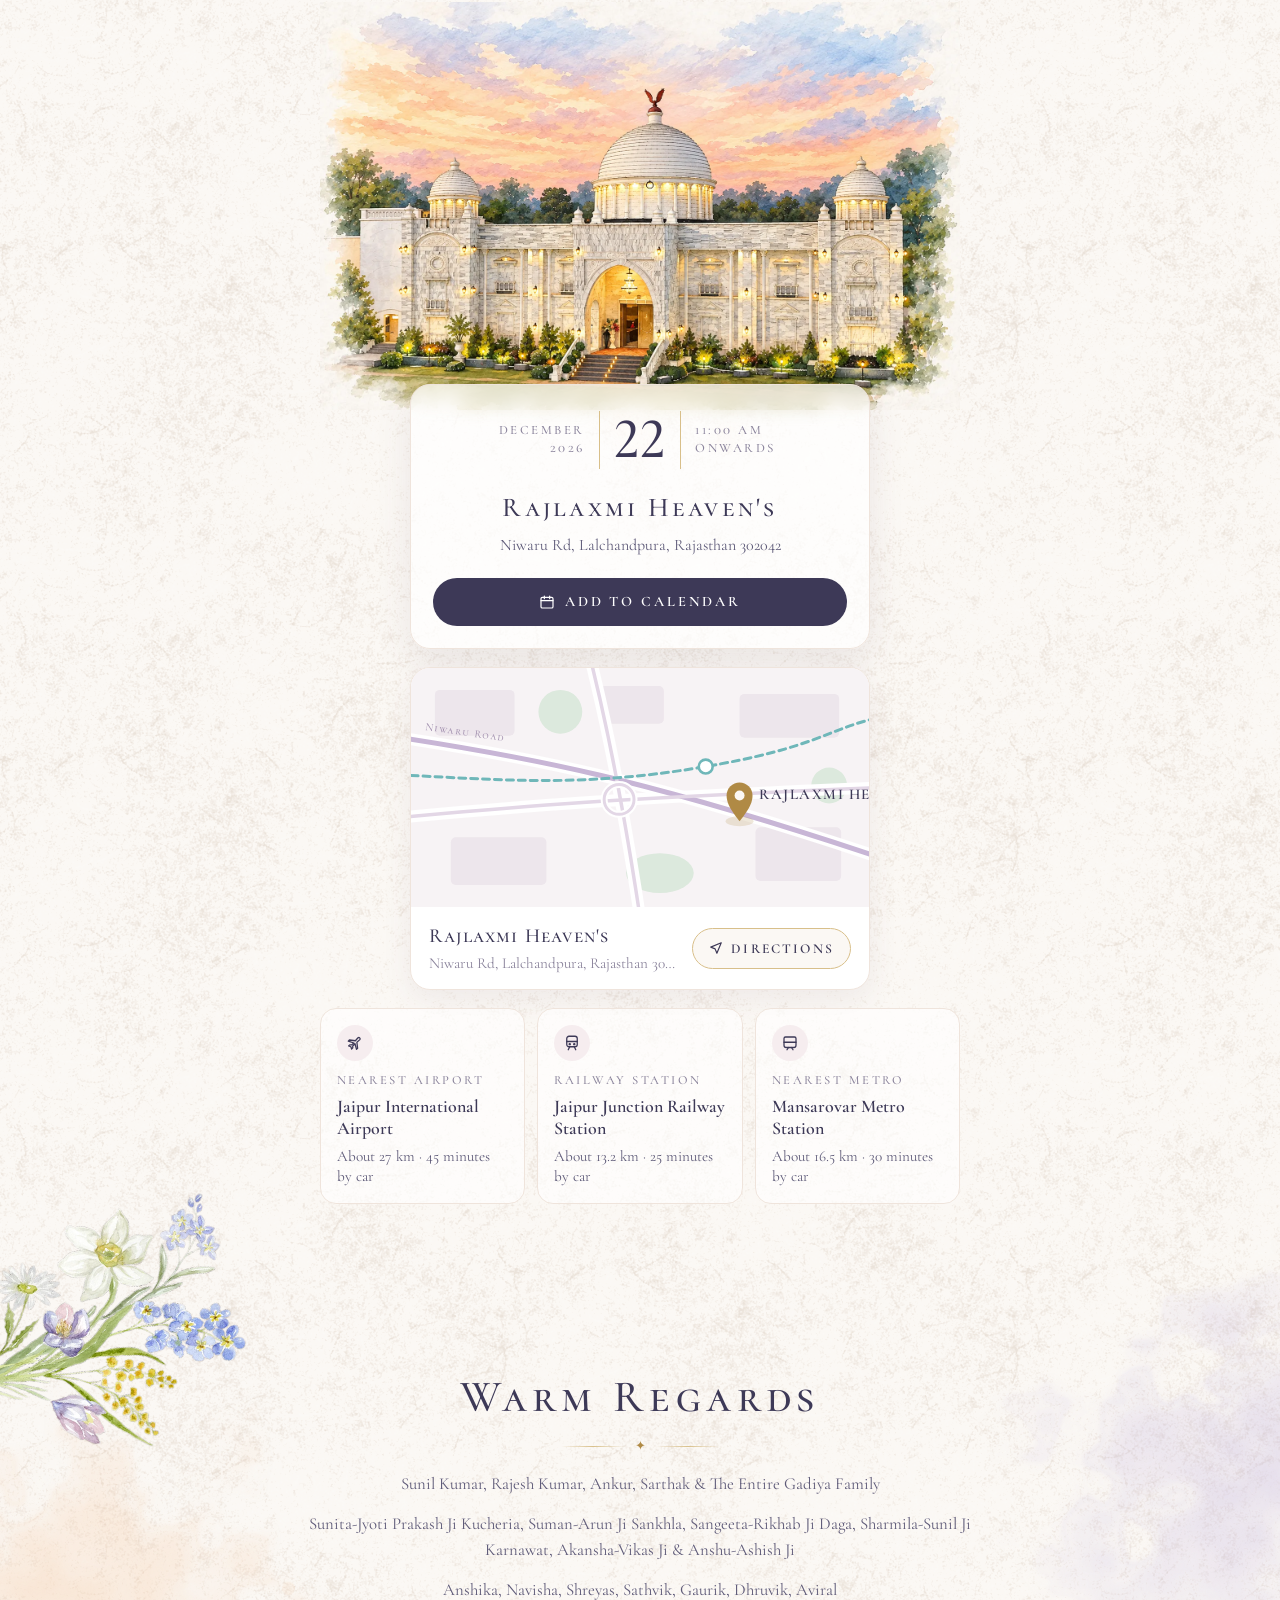
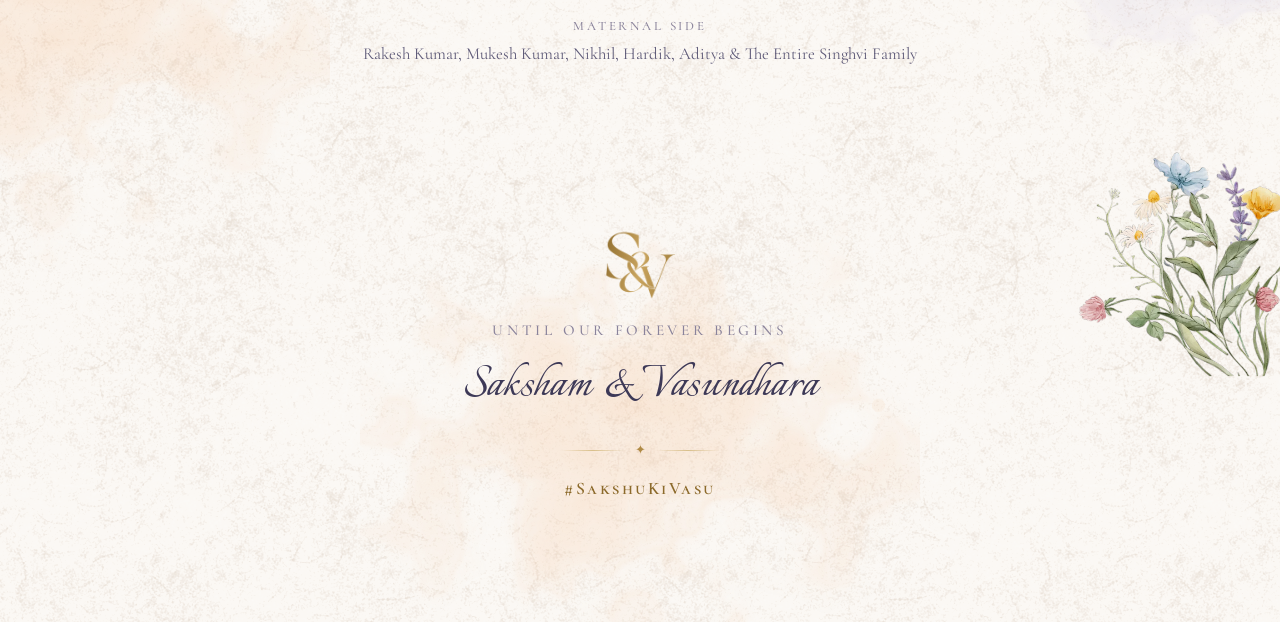
==== commit c0025274: "feat: set real cryptic keys in KEY_MAP" ====
--- a/invite/index.html
+++ b/invite/index.html
@@ -596,12 +596,12 @@
 /* ================= Event visibility ================= */
 (function(){
   const KEY_MAP = {
-    "haldi-k1":   "haldi",
-    "mayra-k2":   "mayra",
-    "sangeet-k3": "sangeet",
-    "barat-k4":   "barat",
-    "varmala-k5": "varmala",
-    "pheras-k6":  "pheras",
+    "31082da7": "haldi",
+    "b9e408e9": "mayra",
+    "7b1777fc": "sangeet",
+    "eccfa3d5": "barat",
+    "37c5189a": "varmala",
+    "f91f87fc": "pheras",
   };
   const params = new URLSearchParams(location.search);
   const keys   = params.getAll("k").flatMap(v => v.split(",").map(s => s.trim()));
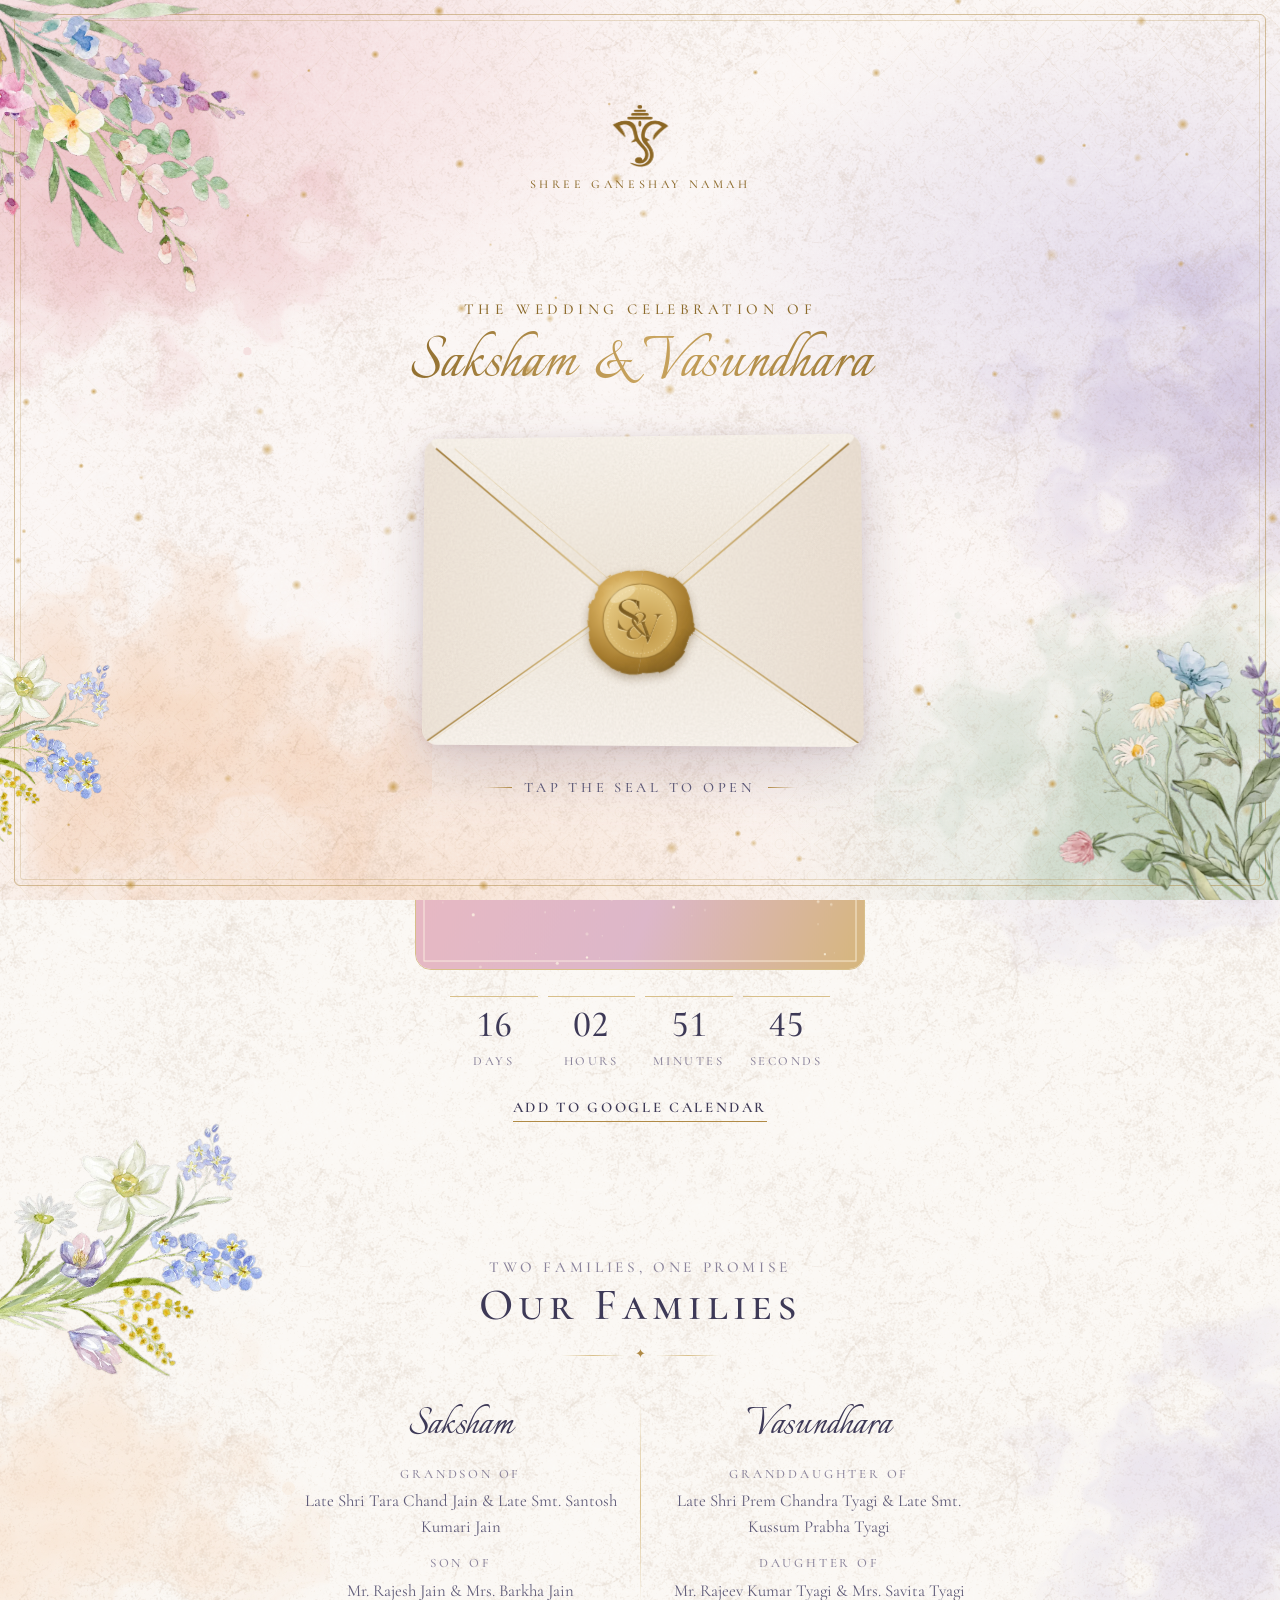
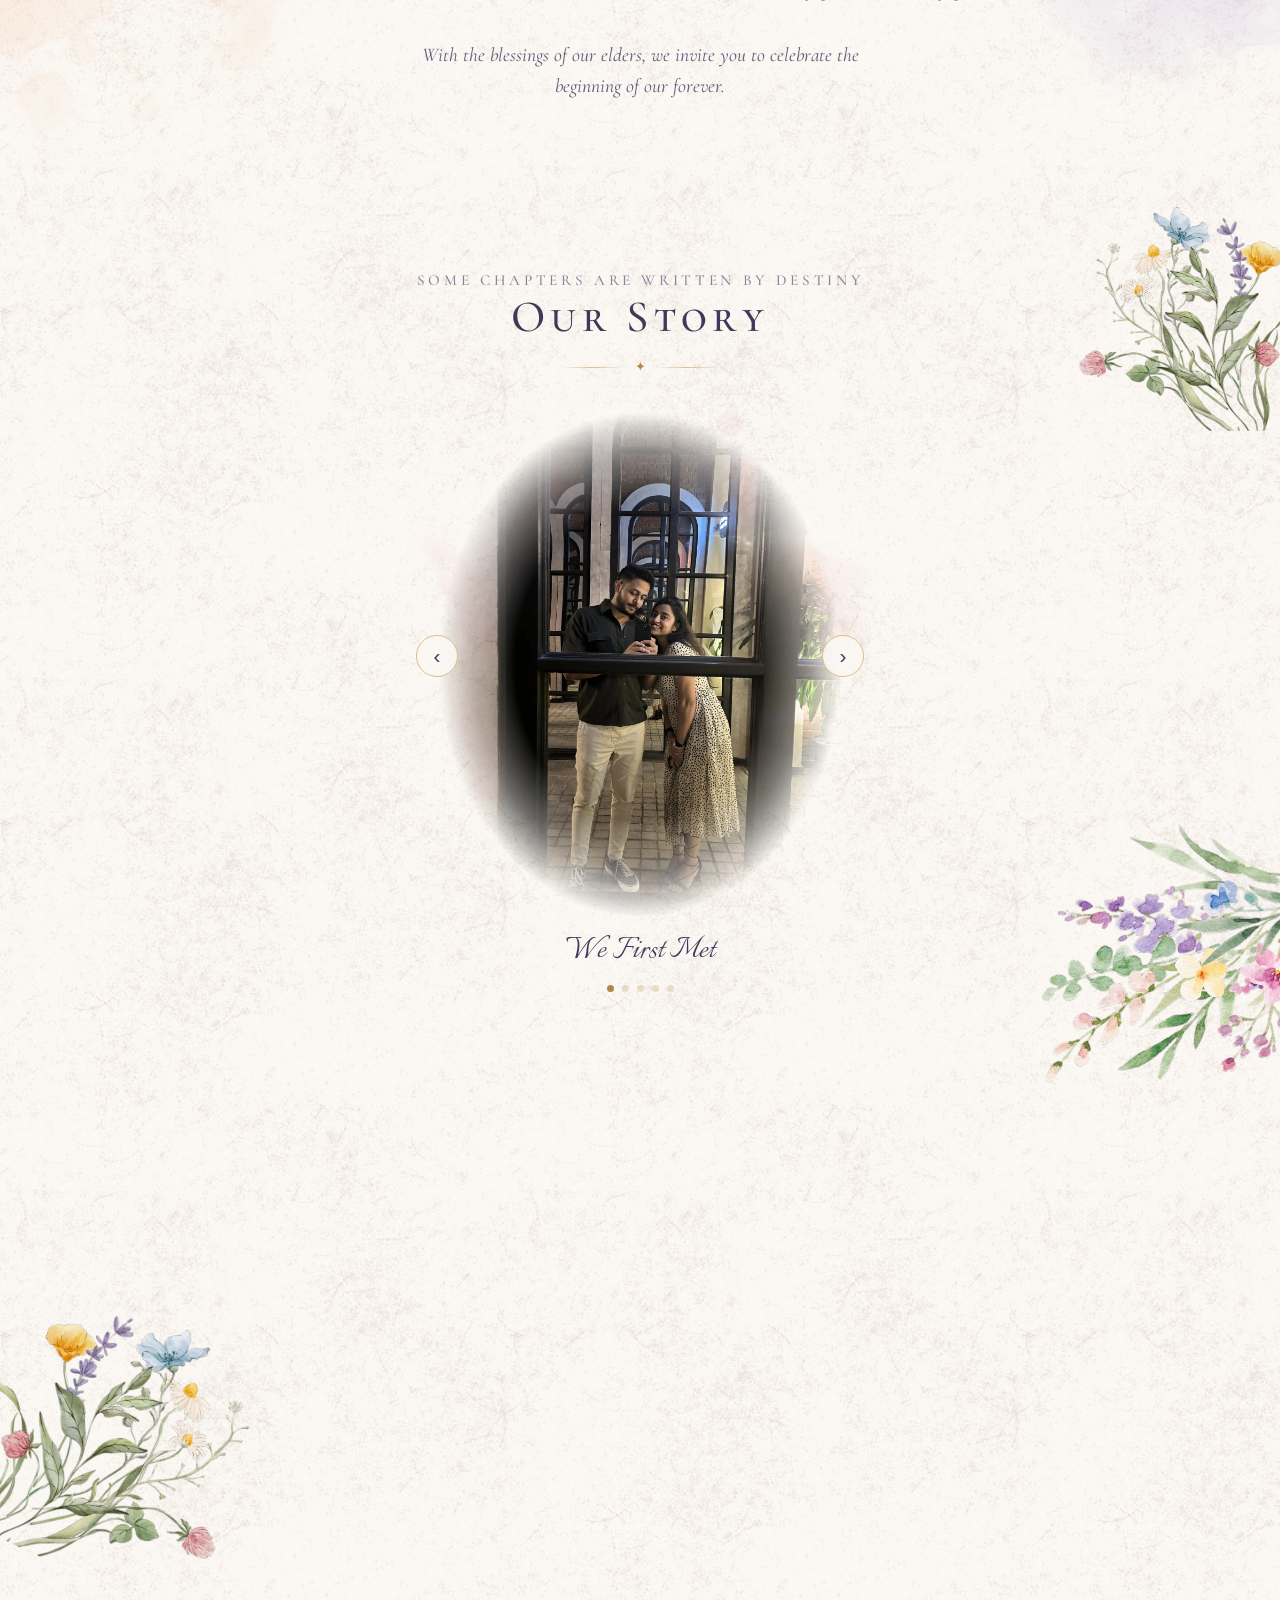
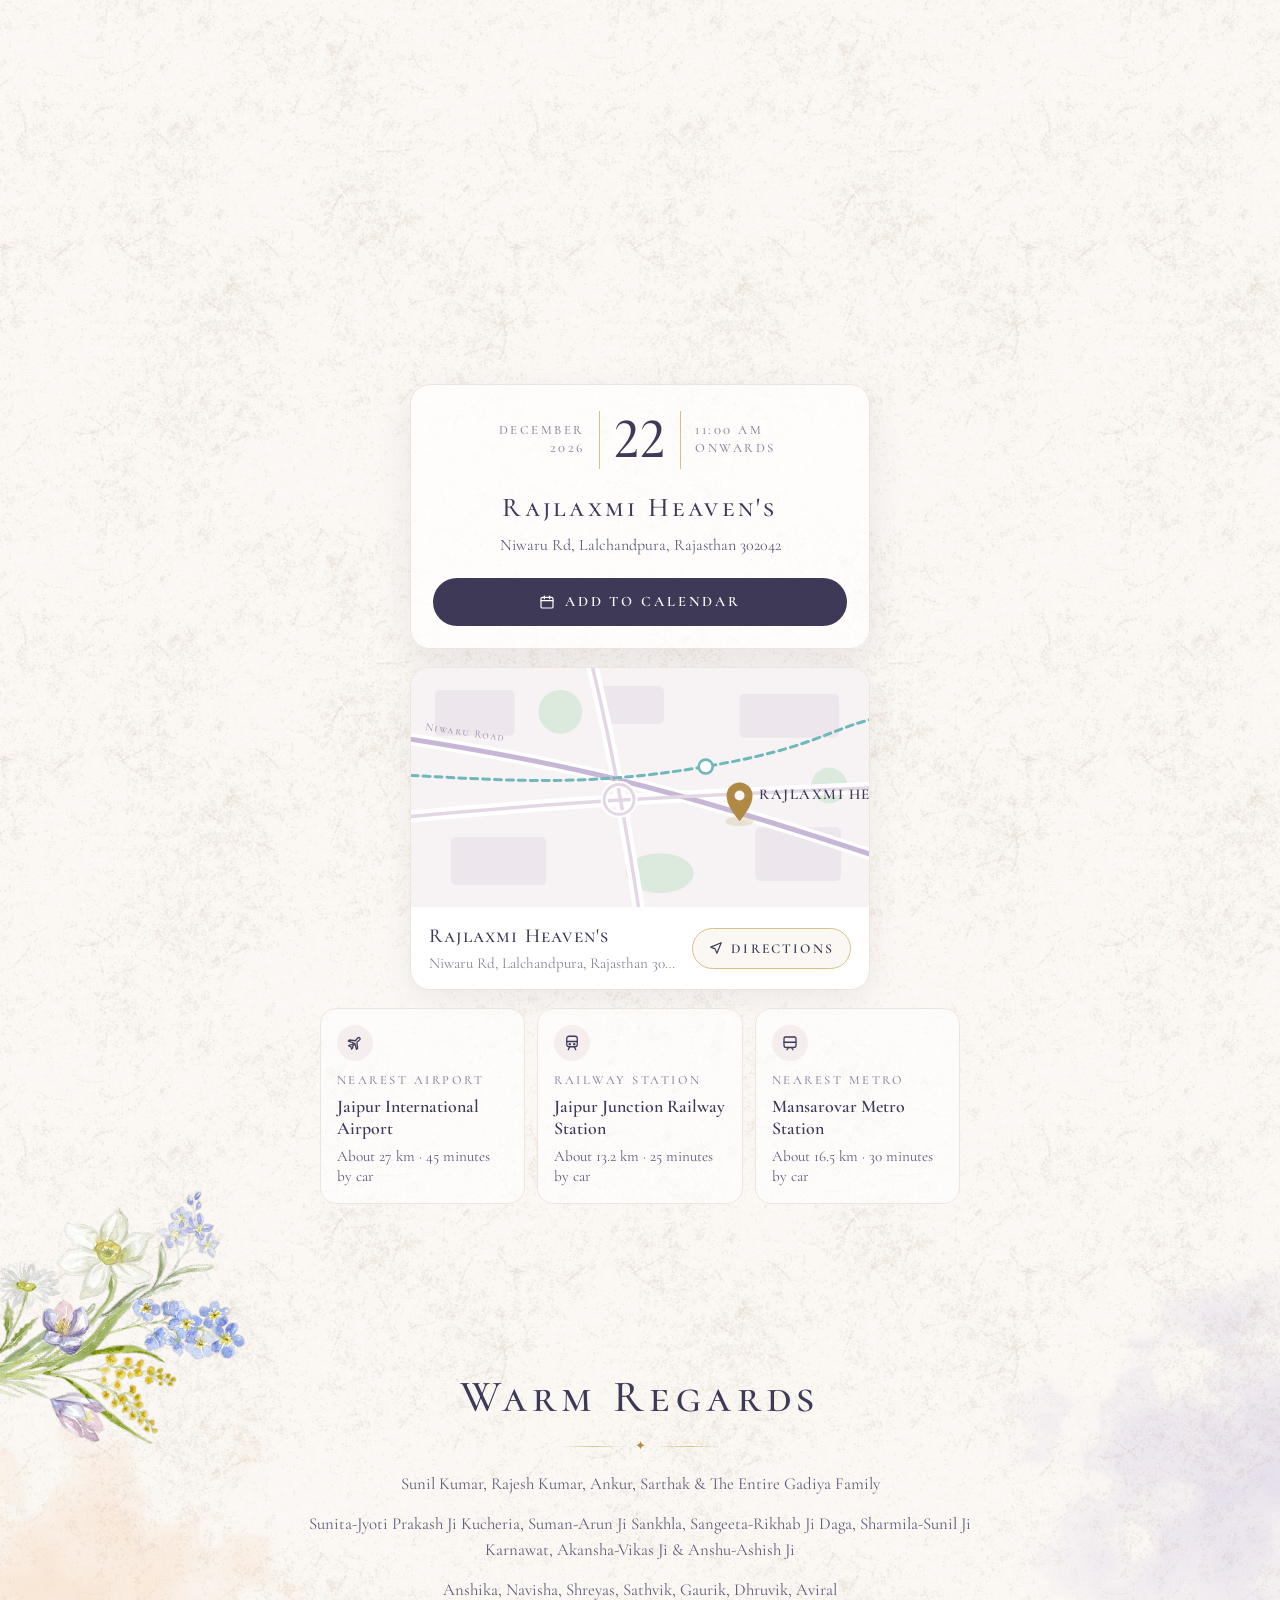
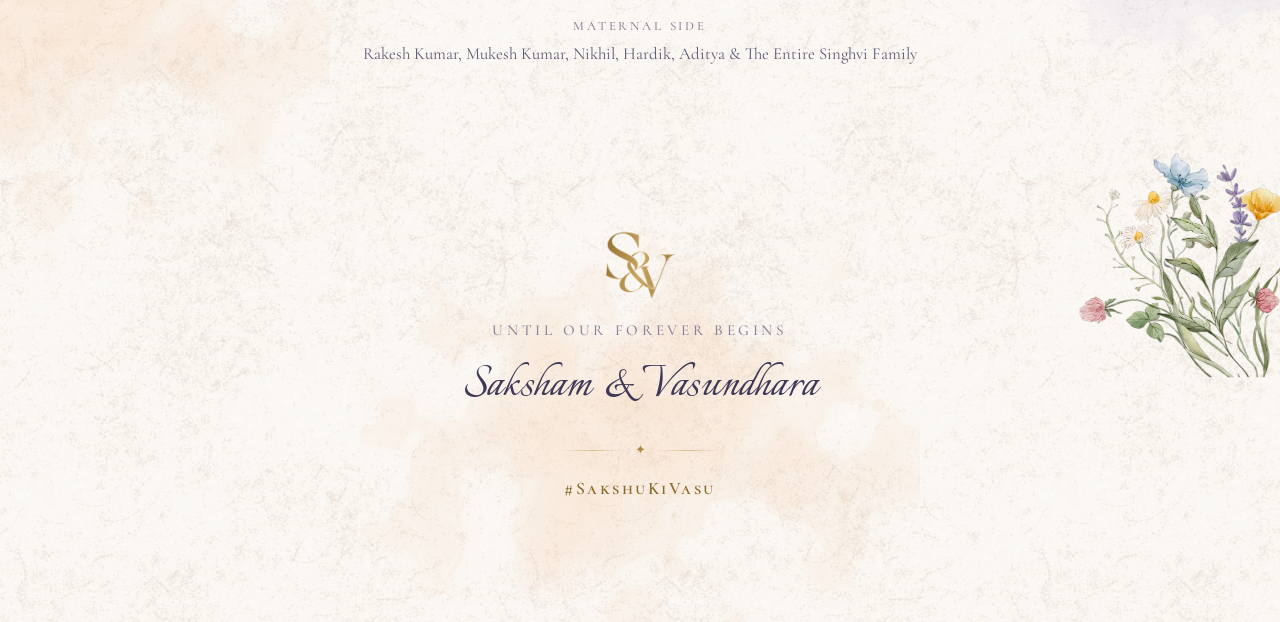
==== commit f9e52fcb: "fix: use display:block to override CSS hide rule for matched event cards" ====
--- a/invite/index.html
+++ b/invite/index.html
@@ -607,7 +607,7 @@
   const keys   = params.getAll("k").flatMap(v => v.split(",").map(s => s.trim()));
   const slugs  = new Set(keys.map(k => KEY_MAP[k]).filter(Boolean));
   document.querySelectorAll(".event[data-event]").forEach(el => {
-    if (slugs.has(el.dataset.event)) el.style.display = "";
+    if (slugs.has(el.dataset.event)) el.style.display = "block";
   });
 })();
 </script>
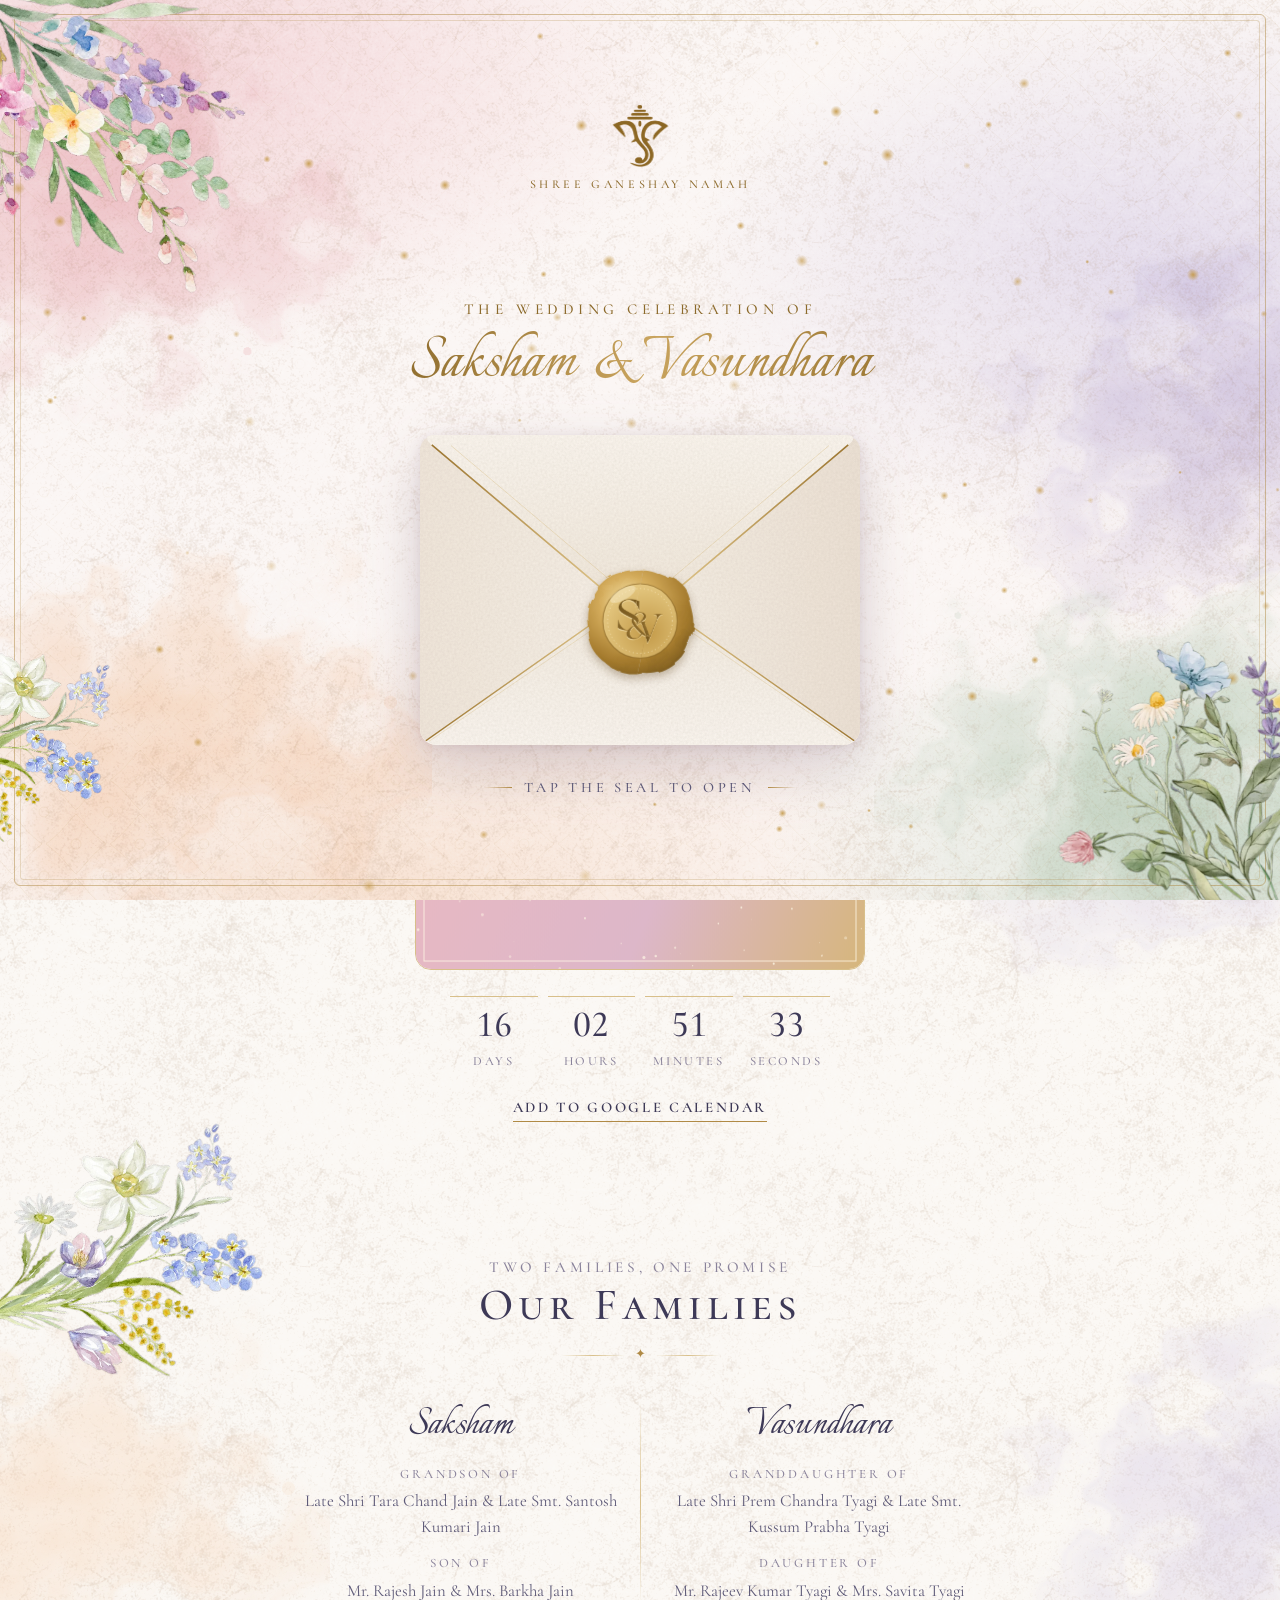
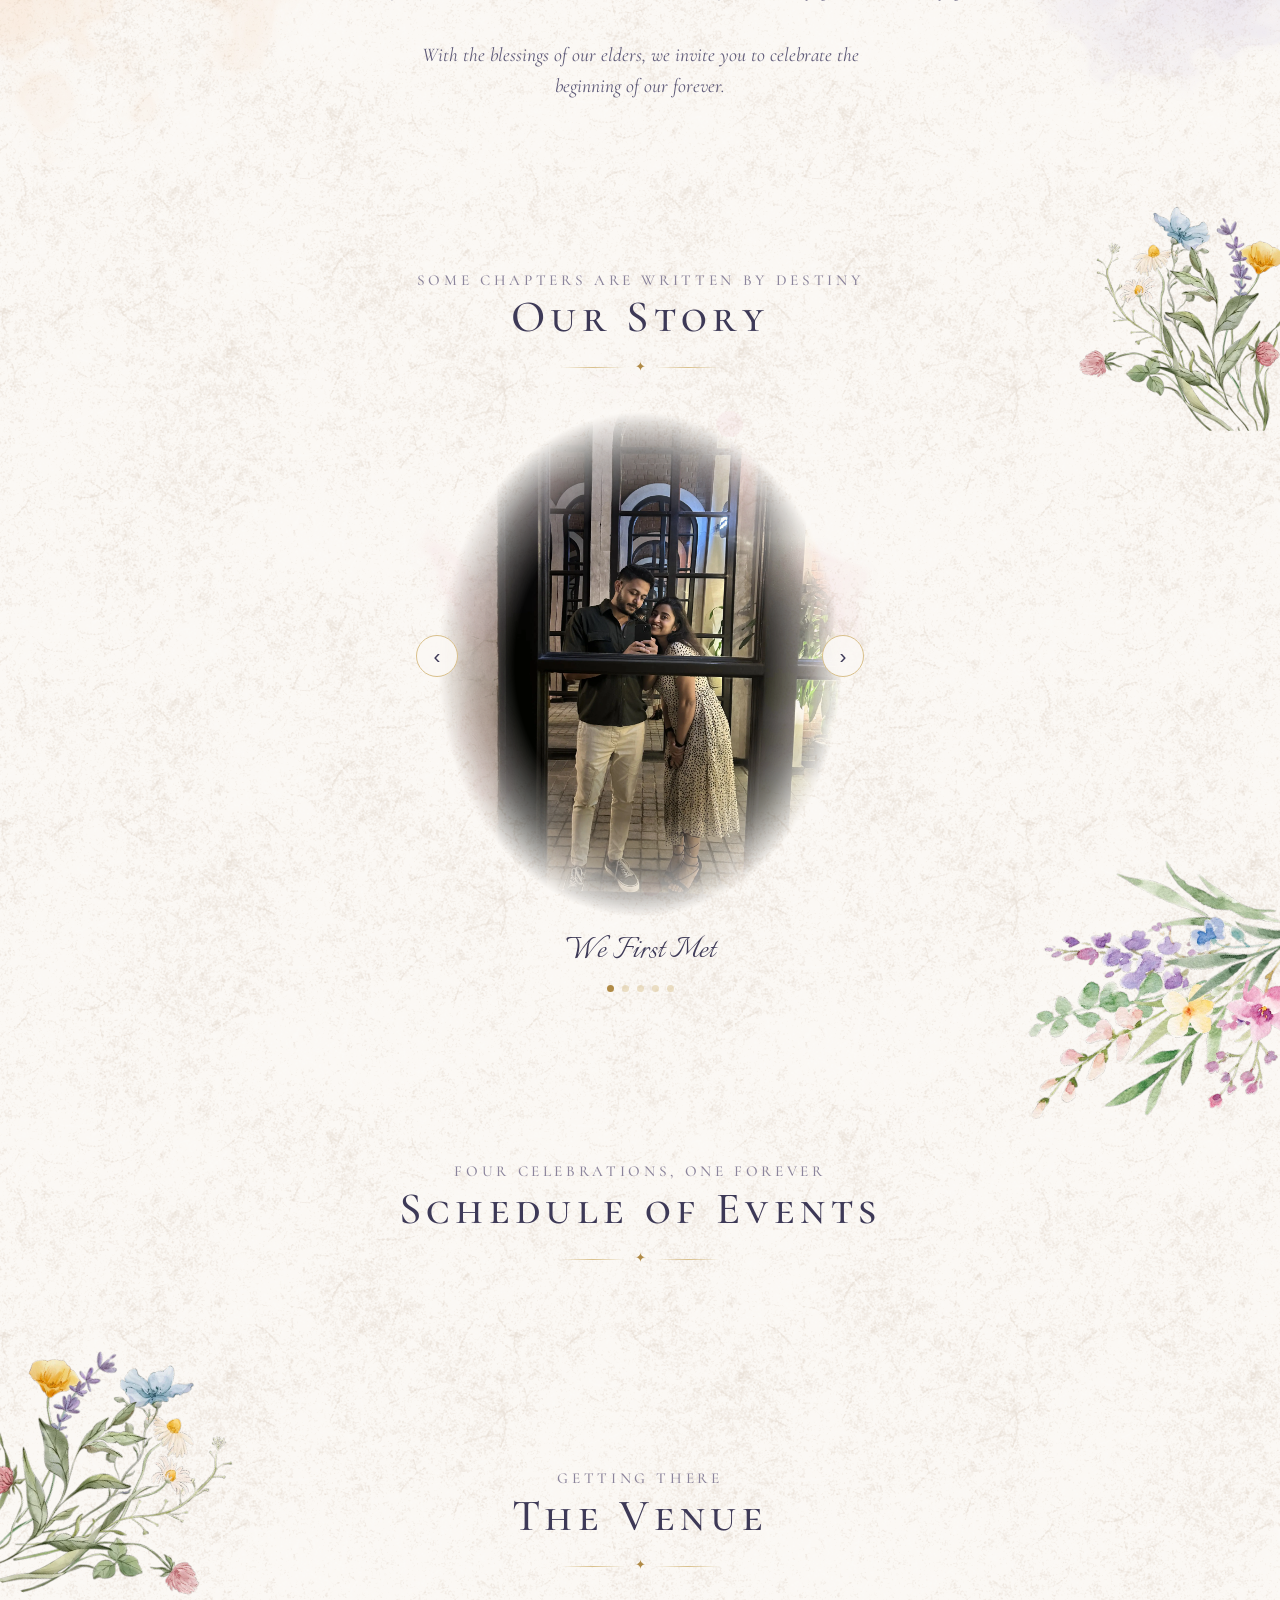
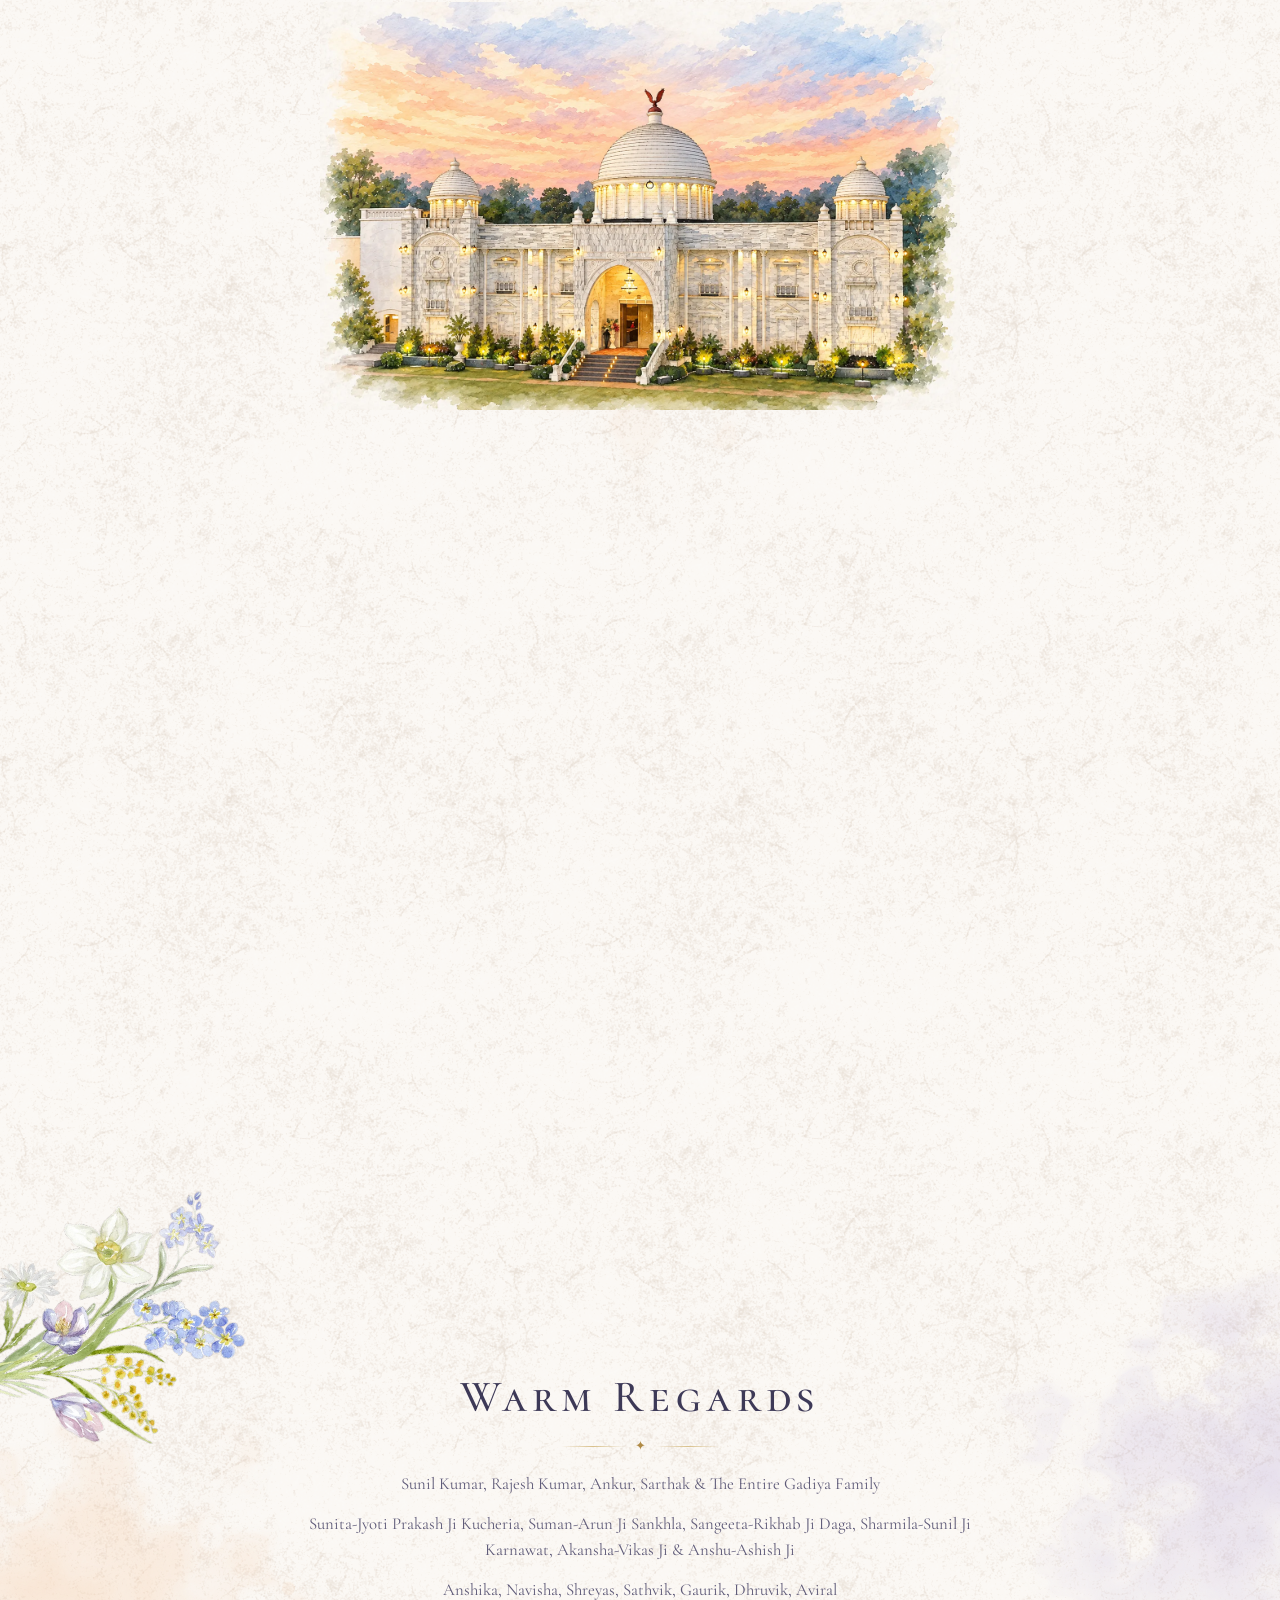
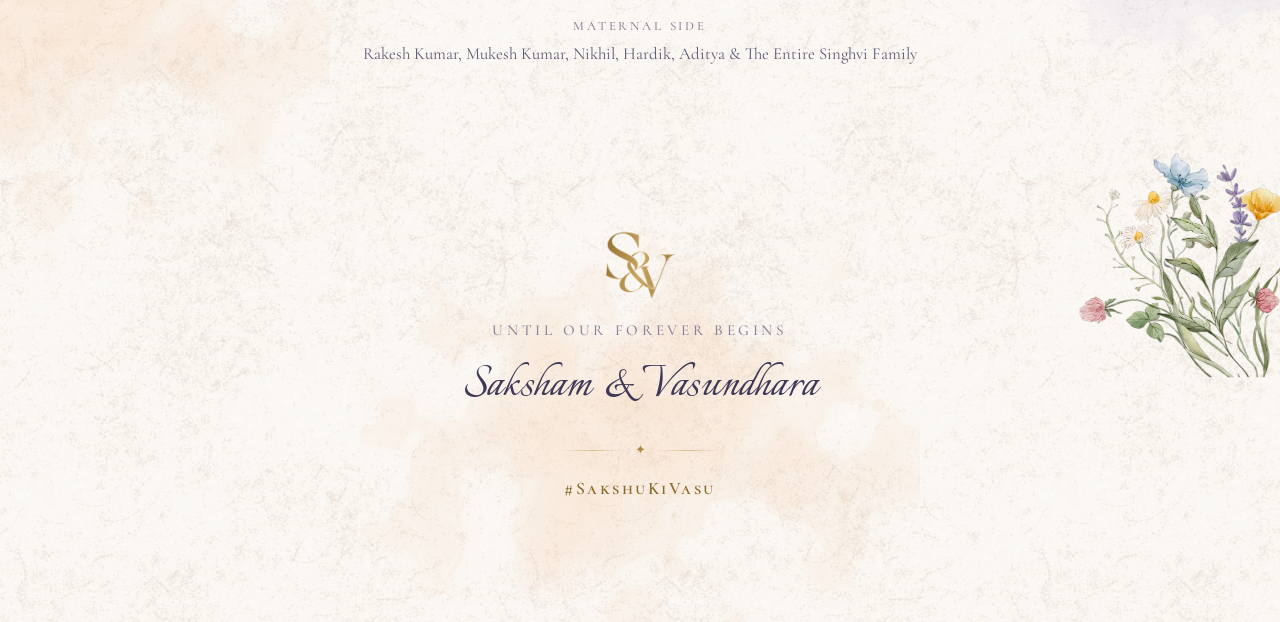
==== commit e814efe2: "feat: switch to 2-char event codes in single ?k= param (hd/my/sg/br/vm/ph)" ====
--- a/invite/index.html
+++ b/invite/index.html
@@ -595,17 +595,9 @@
 
 /* ================= Event visibility ================= */
 (function(){
-  const KEY_MAP = {
-    "31082da7": "haldi",
-    "b9e408e9": "mayra",
-    "7b1777fc": "sangeet",
-    "eccfa3d5": "barat",
-    "37c5189a": "varmala",
-    "f91f87fc": "pheras",
-  };
-  const params = new URLSearchParams(location.search);
-  const keys   = params.getAll("k").flatMap(v => v.split(",").map(s => s.trim()));
-  const slugs  = new Set(keys.map(k => KEY_MAP[k]).filter(Boolean));
+  const CODE_MAP = {hd:"haldi",my:"mayra",sg:"sangeet",br:"barat",vm:"varmala",ph:"pheras"};
+  const k = new URLSearchParams(location.search).get("k") || "";
+  const slugs = new Set((k.match(/.{2}/g)||[]).map(c=>CODE_MAP[c]).filter(Boolean));
   document.querySelectorAll(".event[data-event]").forEach(el => {
     if (slugs.has(el.dataset.event)) el.style.display = "block";
   });
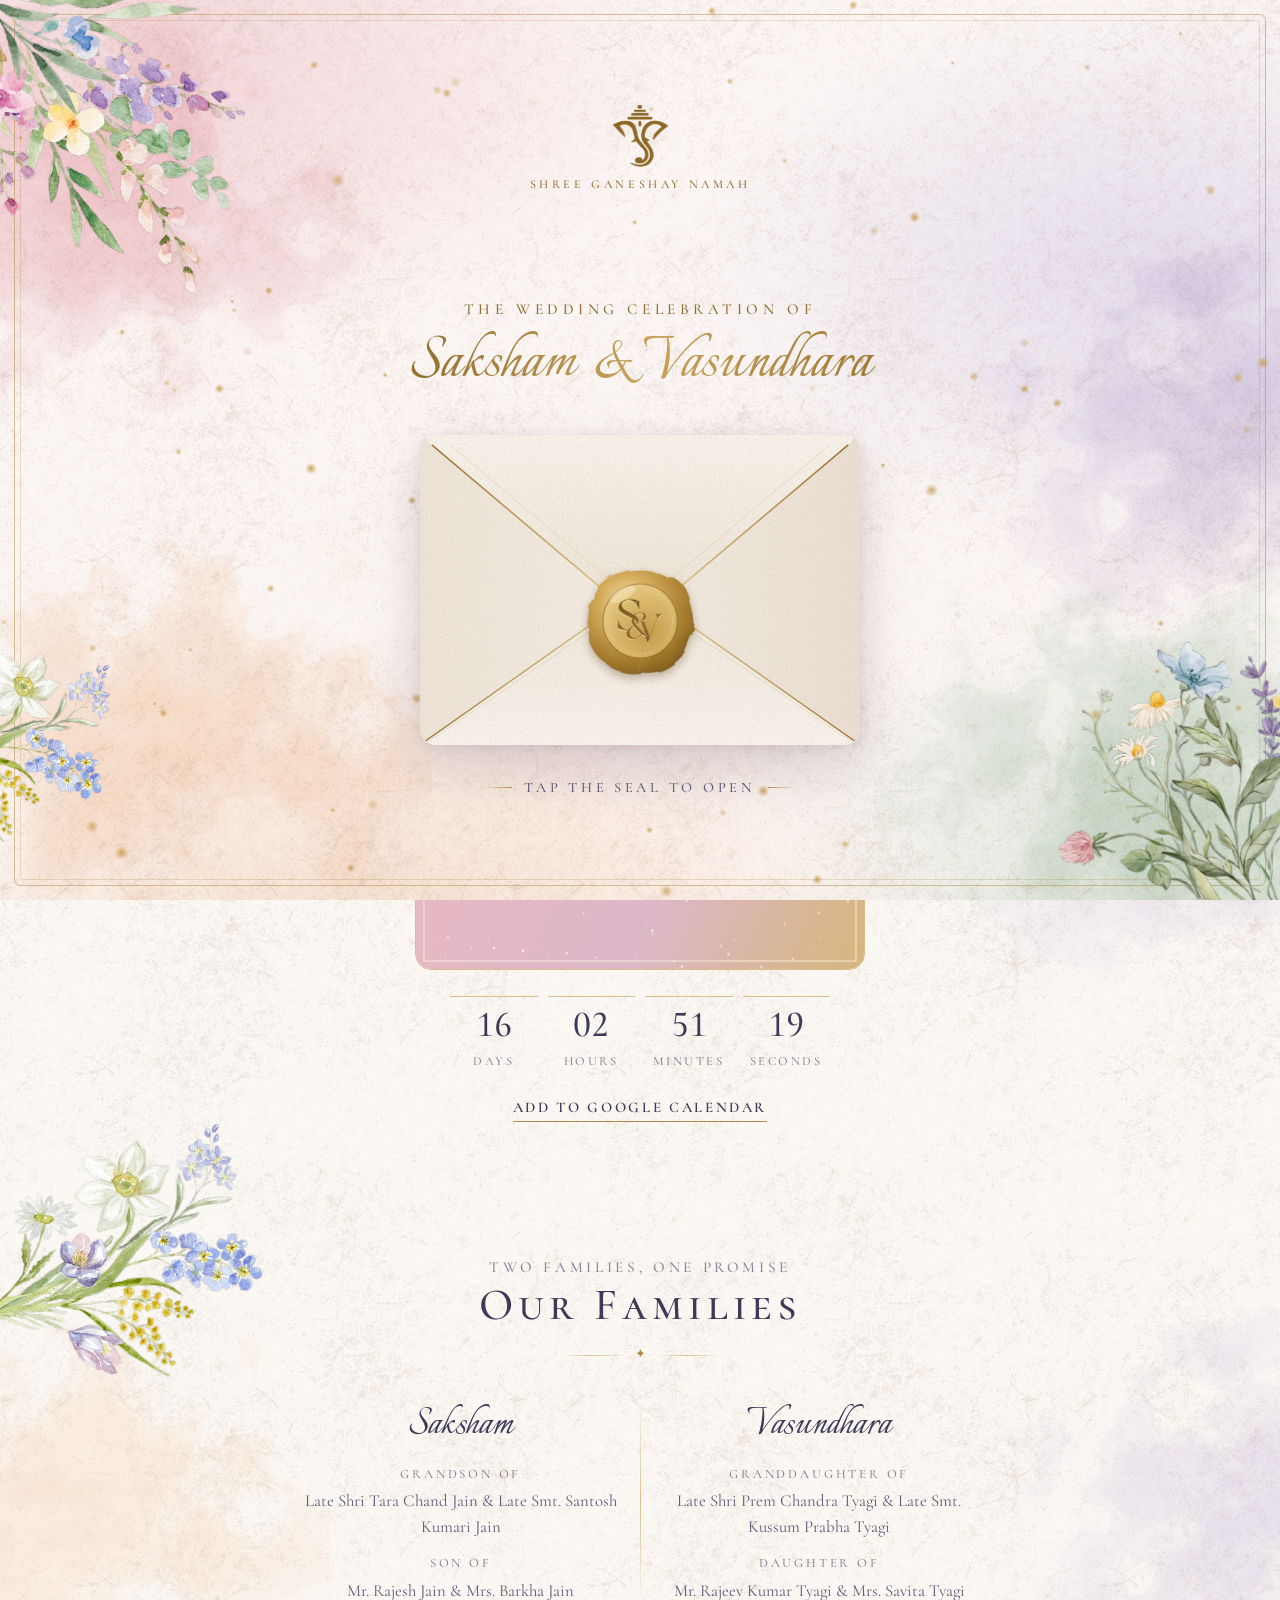
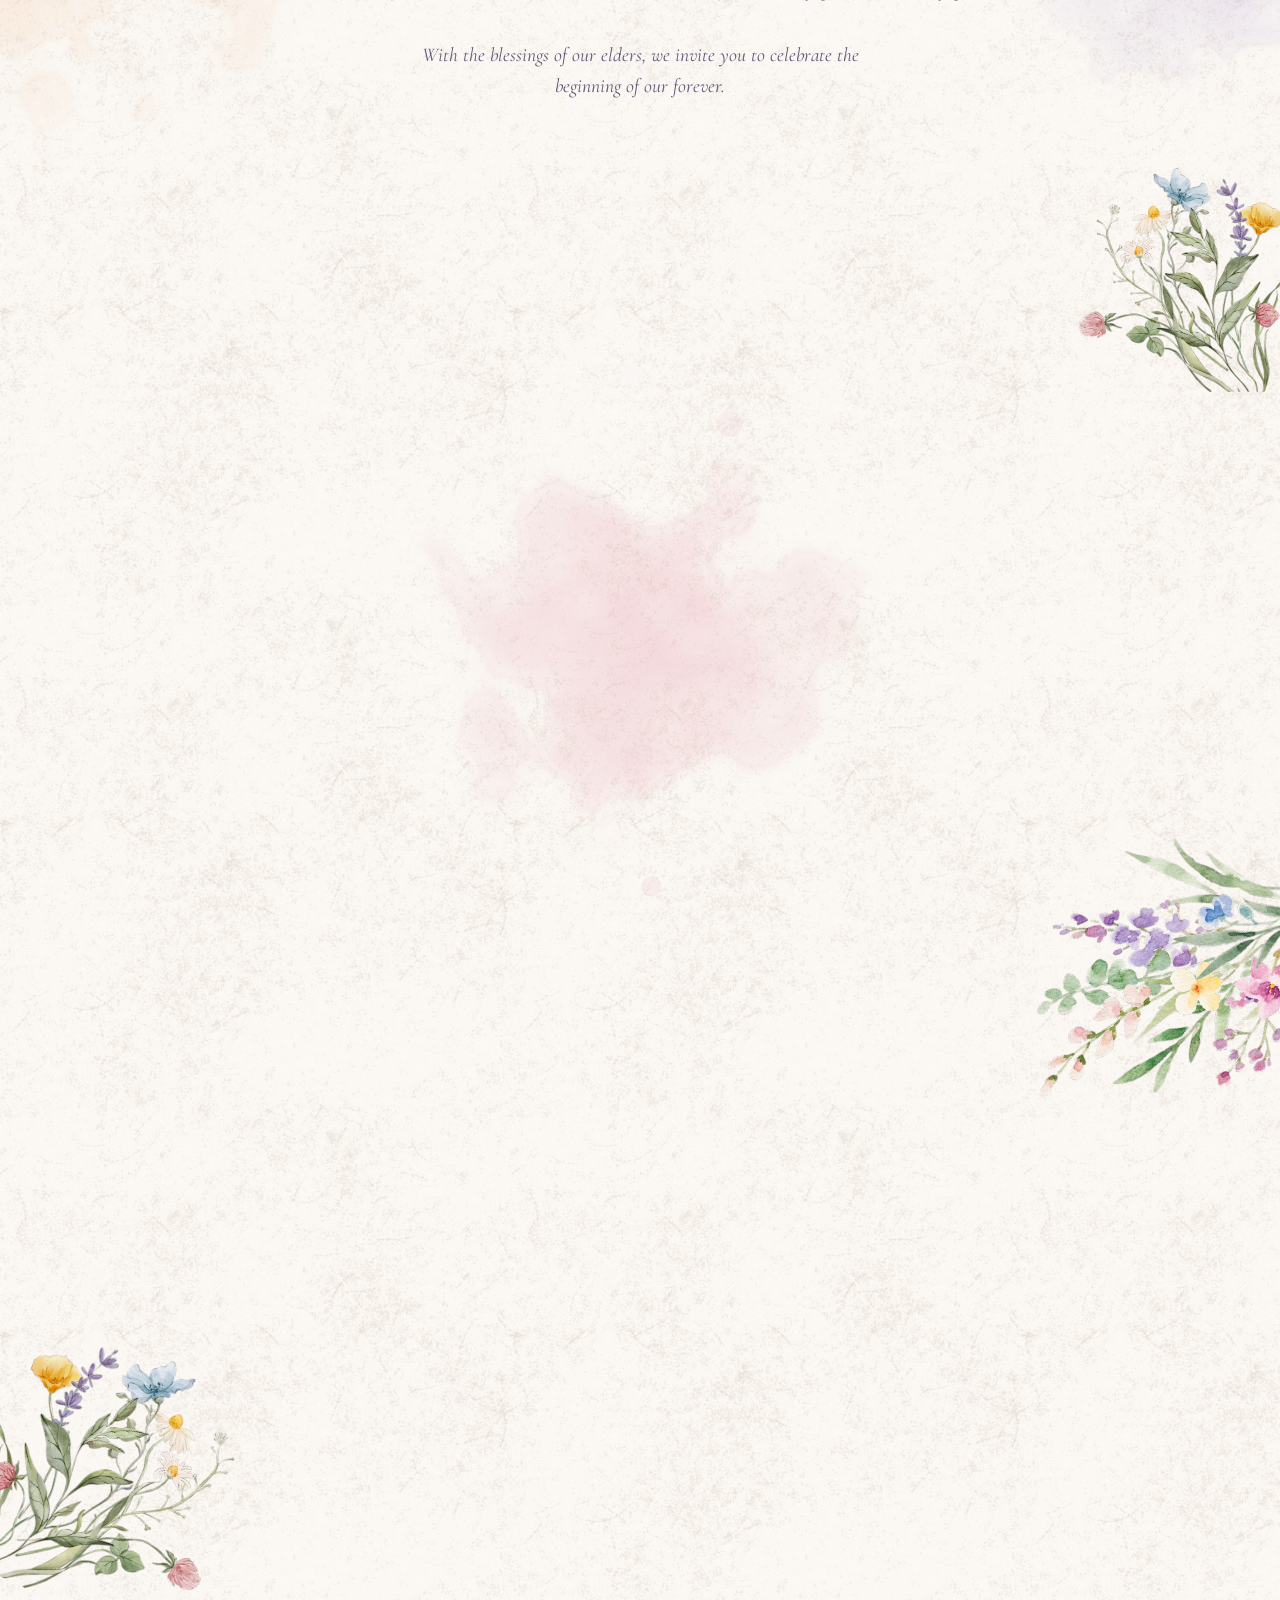
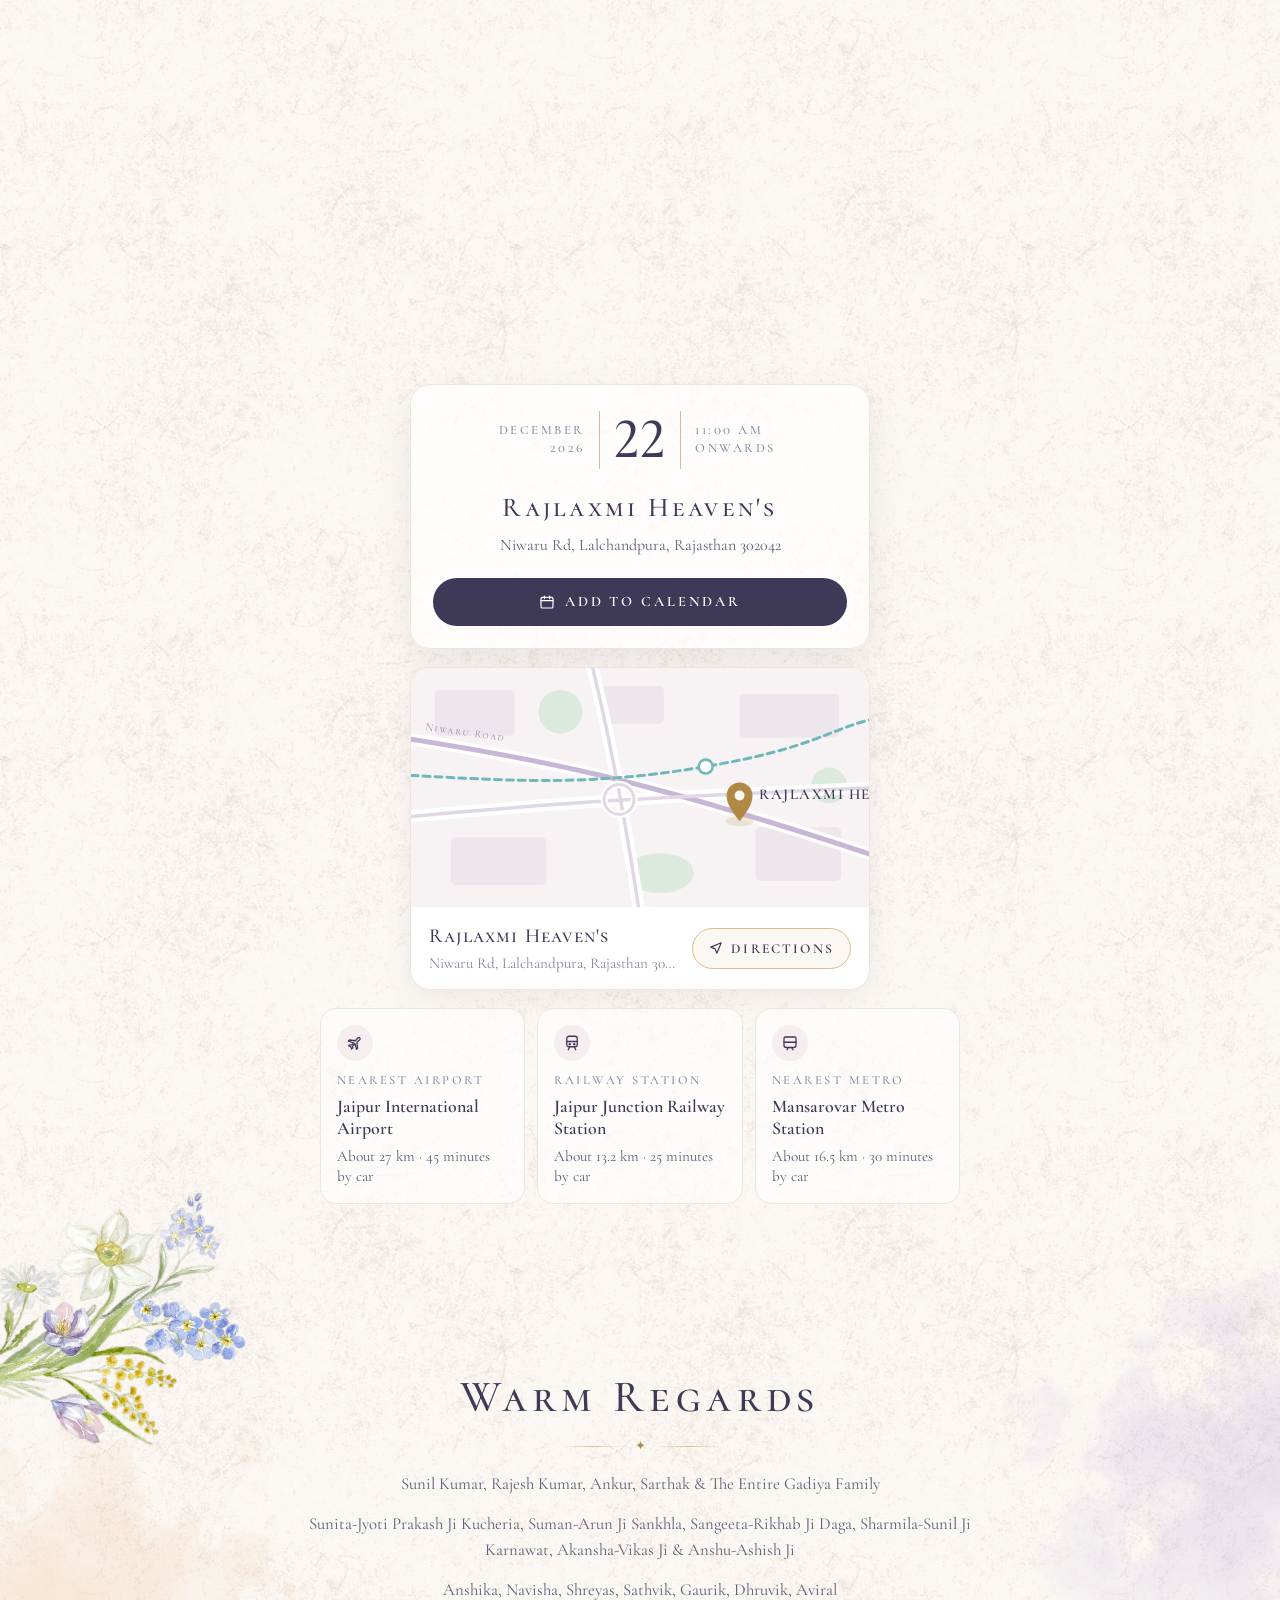
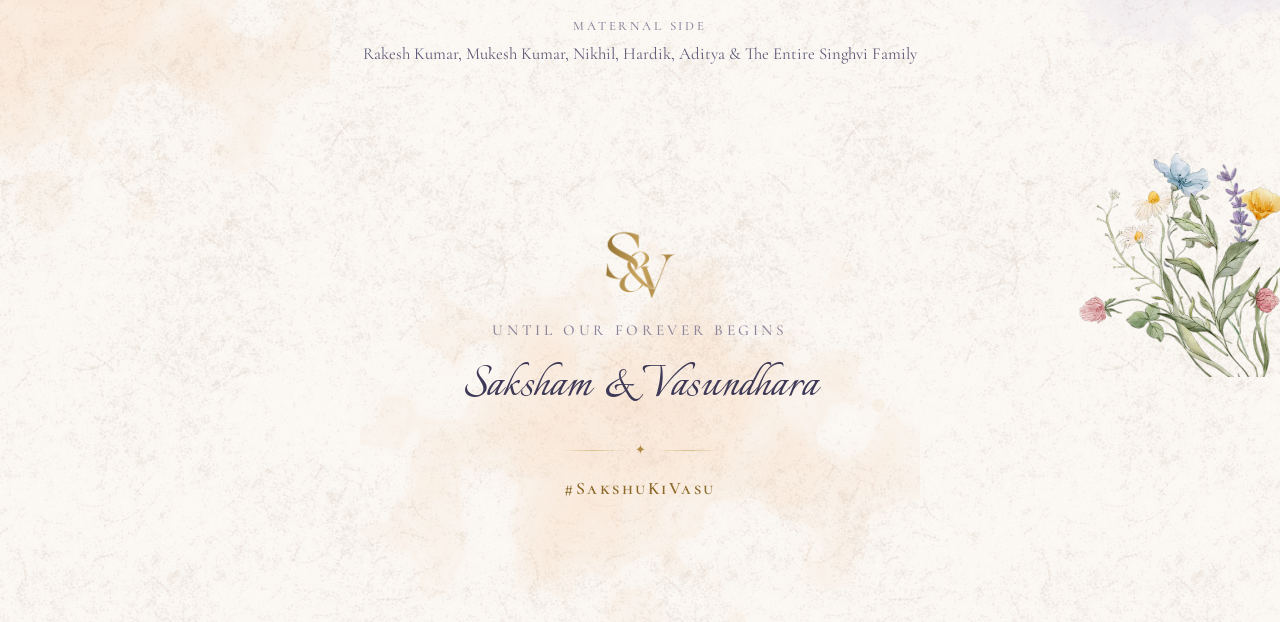
==== commit ccc6b1a9: "feat: use cryptic 2-char codes for event visibility keys" ====
--- a/invite/index.html
+++ b/invite/index.html
@@ -595,7 +595,7 @@
 
 /* ================= Event visibility ================= */
 (function(){
-  const CODE_MAP = {hd:"haldi",my:"mayra",sg:"sangeet",br:"barat",vm:"varmala",ph:"pheras"};
+  const CODE_MAP = {q7:"haldi",x2:"mayra",j9:"sangeet",w4:"barat",n6:"varmala",t3:"pheras"};
   const k = new URLSearchParams(location.search).get("k") || "";
   const slugs = new Set((k.match(/.{2}/g)||[]).map(c=>CODE_MAP[c]).filter(Boolean));
   document.querySelectorAll(".event[data-event]").forEach(el => {
